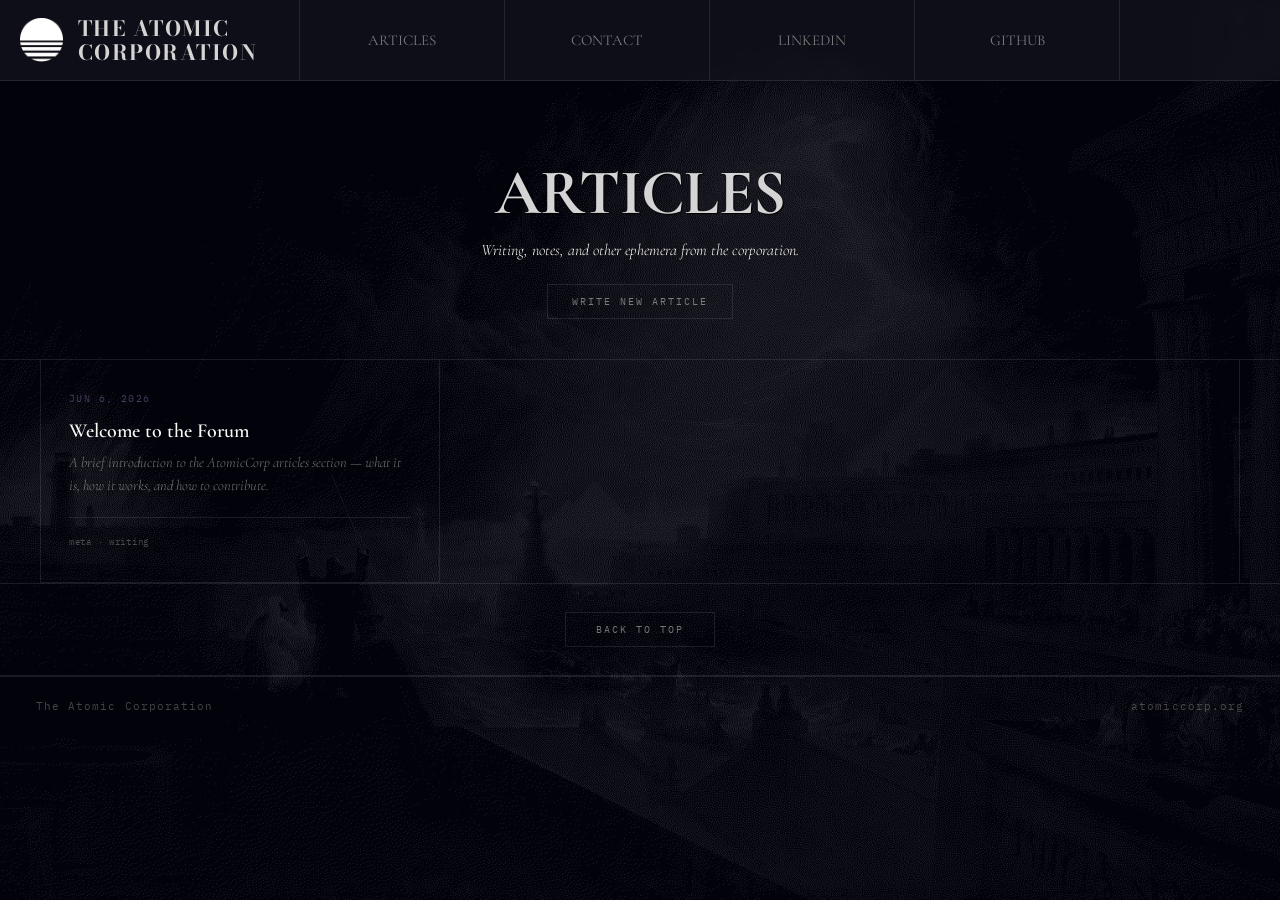
==== articles/index.html @ 77ef4f5a "added articles" ====
<!DOCTYPE html>
<html lang="en">
<head>
<meta charset="UTF-8">
<meta name="viewport" content="width=device-width, initial-scale=1.0">
<title>Articles · The Atomic Corporation</title>
<link rel="preconnect" href="https://fonts.googleapis.com">
<link rel="preconnect" href="https://fonts.gstatic.com" crossorigin>
<link href="https://fonts.googleapis.com/css2?family=Cormorant+Garamond:wght@300;400;500;600;700&family=IBM+Plex+Mono:wght@300;400;500&display=swap" rel="stylesheet">
<link href="https://fonts.googleapis.com/css2?family=Bodoni+Moda:ital,opsz,wght@0,6..96,400..900;1,6..96,400..900&display=swap" rel="stylesheet">
<style>
*, *::before, *::after { box-sizing: border-box; margin: 0; padding: 0; }

:root {
  --theme-hue: 240;
  --theme-bg-saturation: 60%;
  --theme-bg-lightness: 3%;
  --theme-panel-saturation: 22%;
  --theme-panel-lightness: 10%;
  --theme-accent-saturation: 18%;
  --theme-accent-lightness: 78%;
  --theme-text-saturation: 0%;
  --theme-text-lightness: 83%;

  --bg: hsl(var(--theme-hue) var(--theme-bg-saturation) var(--theme-bg-lightness));
  --panel: hsla(var(--theme-hue) var(--theme-panel-saturation) var(--theme-panel-lightness) / 0.70);
  --panel-strong: hsla(var(--theme-hue) var(--theme-panel-saturation) calc(var(--theme-panel-lightness) + 1%) / 0.95);
  --panel-soft: hsla(var(--theme-hue) var(--theme-panel-saturation) calc(var(--theme-panel-lightness) + 2%) / 0.45);
  --surface-hover: hsla(var(--theme-hue) var(--theme-accent-saturation) calc(var(--theme-accent-lightness) + 10%) / 0.06);
  --surface-soft: hsla(var(--theme-hue) var(--theme-accent-saturation) calc(var(--theme-accent-lightness) + 12%) / 0.04);
  --grid-line: hsla(var(--theme-hue) var(--theme-bg-saturation) calc(var(--theme-accent-lightness) - 2%) / 0.035);
  --vignette: hsla(var(--theme-hue) var(--theme-bg-saturation) calc(var(--theme-bg-lightness) + 3%) / 0.70);
  --border: hsla(var(--theme-hue) var(--theme-accent-saturation) var(--theme-accent-lightness) / 0.13);
  --border-hover: hsla(var(--theme-hue) var(--theme-accent-saturation) calc(var(--theme-accent-lightness) + 8%) / 0.28);
  --cream: hsl(var(--theme-hue) var(--theme-text-saturation) var(--theme-text-lightness));
  --cream-dim: hsla(var(--theme-hue) calc(var(--theme-text-saturation) - 4%) calc(var(--theme-text-lightness) - 1%) / 0.55);
  --cream-muted: hsla(var(--theme-hue) calc(var(--theme-text-saturation) - 8%) calc(var(--theme-text-lightness) - 3%) / 0.32);
  --white: hsl(var(--theme-hue) calc(var(--theme-text-saturation) - 21%) calc(var(--theme-text-lightness) + 13%));
  --mono: 'IBM Plex Mono', monospace;
  --serif: 'Cormorant Garamond', Georgia, serif;
  --accent: #a88ccf;
  --accent-dim: rgba(168, 140, 207, 0.4);
}

html, body { height: 100%; }

body {
  font-family: var(--serif);
  color: var(--cream);
  min-height: 100vh;
  overflow-x: hidden;
  -webkit-font-smoothing: antialiased;
  background-color: var(--bg);
}

body::before {
  content: "";
  position: fixed;
  top: 0;
  left: 0;
  width: 100%;
  height: 100%;
  background-image: url('../images/7Plague.jpg');
  background-position: bottom;
  background-size: cover;
  opacity: 0.12;
  z-index: -1;
}

/* ── NAV (contact style) ── */
nav {
  display: grid;
  grid-template-columns: 300px 1fr 1fr 1fr 1fr 160px;
  border-bottom: 1px solid var(--border);
  position: relative;
  z-index: 100;
  background: var(--panel);
  backdrop-filter: blur(4px);
  -webkit-backdrop-filter: blur(4px);
  transition: grid-template-columns 0.3s ease;
  align-items: stretch;
}

nav::before {
  content: "";
  position: absolute;
  left: 0;
  right: 0;
  bottom: 100%;
  height: 200vh;
  background: var(--panel);
  backdrop-filter: blur(4px);
  -webkit-backdrop-filter: blur(4px);
  pointer-events: none;
  z-index: -1;
}

.hamburger-btn {
  display: none;
  flex-direction: column;
  justify-content: center;
  align-items: center;
  gap: 5px;
  width: 40px;
  min-width: 40px;
  height: 76px;
  background: transparent;
  border: none;
  border-left: 1px solid var(--border);
  cursor: pointer;
  padding: 8px;
  transition: opacity 0.3s ease, visibility 0.3s ease;
}

.hamburger-btn span {
  display: block;
  width: 24px;
  height: 2px;
  background: var(--cream-dim);
  transition: all 0.3s ease;
}

.hamburger-btn.active span:nth-child(1) {
  transform: translateY(7px) rotate(45deg);
}
.hamburger-btn.active span:nth-child(2) {
  opacity: 0;
  transform: scaleX(0);
}
.hamburger-btn.active span:nth-child(3) {
  transform: translateY(-7px) rotate(-45deg);
}

.mobile-menu {
  display: none;
  width: 100%;
  background: var(--panel-strong);
  backdrop-filter: blur(8px);
  -webkit-backdrop-filter: blur(8px);
  border-bottom: 1px solid var(--border);
  flex-direction: column;
  z-index: 99;
  animation: slideDown 0.3s ease;
}

@keyframes slideDown {
  from { opacity: 0; transform: translateY(-10px); }
  to { opacity: 1; transform: translateY(0); }
}

.mobile-menu.active { display: flex; }

.mobile-menu a {
  padding: 16px 24px;
  border-bottom: 1px solid var(--border);
  text-decoration: none;
  color: var(--cream-dim);
  transition: background 0.15s, color 0.15s;
  font-family: var(--serif);
  font-size: 15px;
  text-transform: uppercase;
}

.mobile-menu a:hover {
  background: var(--surface-hover);
  color: var(--cream);
}

.nav-cell {
  display: flex;
  align-items: center;
  justify-content: center;
  border-right: 1px solid var(--border);
  cursor: pointer;
  transition: background 0.15s;
  min-height: 76px;
  text-decoration: none;
  position: relative;
}
.nav-cell:last-child { border-right: none; }
.nav-cell:hover { background: var(--surface-hover); }
.nav-logo-cell { justify-content: flex-start; padding: 16px 20px; cursor: default; }
.nav-logo-cell:hover { background: transparent; }

.nav-logo {
  font-family: "Bodoni Moda", serif;
  font-size: 21px;
  font-weight: 700;
  letter-spacing: 0.07em;
  line-height: 1.15;
  color: var(--cream);
  text-transform: uppercase;
  text-decoration: none;
  display: flex;
  align-items: center;
  gap: 8px;
}
.nav-logo img {
  max-height: 44px;
  width: auto;
  display: block;
  flex-shrink: 0;
}

.nav-link-text {
  font-family: "Cormorant Garamond", serif;
  font-size: 15px;
  font-weight: 400;
  letter-spacing: 0.0em;
  color: var(--cream-dim);
  text-transform: uppercase;
  user-select: none;
  transition: color 0.15s;
}
.nav-cell:hover .nav-link-text { color: var(--cream); }

/* ── HERO ── */
.page-hero {
  text-align: center;
  padding: 80px 24px 40px;
  border-bottom: 1px solid var(--border);
}

.page-hero h1 {
  font-family: var(--serif);
  font-size: clamp(36px, 5vw, 64px);
  font-weight: 700;
  letter-spacing: -0.01em;
  line-height: 1;
  text-transform: uppercase;
  color: var(--cream);
  margin-bottom: 12px;
  text-shadow: 1px 1px 1px rgb(0,0,0);
}

.page-hero p {
  font-family: var(--serif);
  font-size: 16px;
  font-weight: 300;
  font-style: italic;
  color: var(--white);
  max-width: 520px;
  margin: 0 auto 20px;
  line-height: 1.7;
}

.page-hero .new-article-btn {
  display: inline-block;
  font-family: var(--mono);
  font-size: 10px;
  letter-spacing: 0.2em;
  text-transform: uppercase;
  color: var(--cream-dim);
  border: 1px solid var(--border);
  padding: 10px 24px;
  text-decoration: none;
  transition: all 0.18s;
}
.page-hero .new-article-btn:hover {
  border-color: var(--border-hover);
  color: var(--cream);
  background: var(--surface-soft);
}

/* ── ARTICLE GRID ── */
.articles-grid {
  display: grid;
  grid-template-columns: repeat(auto-fill, minmax(340px, 1fr));
  gap: 0;
  max-width: 1200px;
  margin: 0 auto;
  border-left: 1px solid var(--border);
  border-right: 1px solid var(--border);
}

.article-card {
  padding: 32px 28px;
  border-right: 1px solid var(--border);
  border-bottom: 1px solid var(--border);
  text-decoration: none;
  color: inherit;
  display: flex;
  flex-direction: column;
  transition: background 0.18s;
  position: relative;
}

.article-card:hover {
  background: var(--surface-hover);
}

.article-card:hover .card-arrow {
  opacity: 1;
  transform: translateX(4px);
}

.card-date {
  font-family: var(--mono);
  font-size: 9.5px;
  letter-spacing: 0.15em;
  color: var(--accent-dim);
  margin-bottom: 14px;
  text-transform: uppercase;
}

.card-title {
  font-family: var(--serif);
  font-size: 20px;
  font-weight: 600;
  color: var(--white);
  margin-bottom: 8px;
  line-height: 1.25;
}

.card-summary {
  font-family: var(--serif);
  font-size: 14.5px;
  font-weight: 300;
  font-style: italic;
  color: var(--cream-dim);
  line-height: 1.55;
  flex: 1;
}

.card-footer {
  display: flex;
  align-items: center;
  justify-content: space-between;
  margin-top: 20px;
  padding-top: 14px;
  border-top: 1px solid var(--border);
}

.card-tags {
  font-family: var(--mono);
  font-size: 9px;
  color: var(--cream-muted);
  letter-spacing: 0.08em;
}

.card-arrow {
  font-family: var(--mono);
  font-size: 14px;
  color: var(--accent);
  opacity: 0;
  transform: translateX(0);
  transition: all 0.2s ease;
}

/* ── EMPTY STATE ── */
.empty-state {
  grid-column: 1 / -1;
  text-align: center;
  padding: 80px 24px;
  color: var(--cream-muted);
}

.empty-state p {
  font-family: var(--serif);
  font-size: 18px;
  font-style: italic;
  margin-bottom: 20px;
}

.empty-state .start-btn {
  font-family: var(--mono);
  font-size: 10px;
  letter-spacing: 0.2em;
  text-transform: uppercase;
  color: var(--cream-dim);
  border: 1px solid var(--border);
  padding: 10px 30px;
  text-decoration: none;
  display: inline-block;
  transition: all 0.18s;
}
.empty-state .start-btn:hover {
  border-color: var(--border-hover);
  color: var(--cream);
  background: var(--surface-soft);
}

/* ── MORE ROW ── */
.more-row {
  border-top: 1px solid var(--border);
  border-bottom: 1px solid var(--border);
  display: flex;
  justify-content: center;
  padding: 28px;
}

.more-btn {
  font-family: var(--mono);
  font-size: 10px;
  letter-spacing: 0.2em;
  text-transform: uppercase;
  color: var(--cream-dim);
  background: none;
  border: 1px solid var(--border);
  padding: 10px 30px;
  cursor: pointer;
  text-decoration: none;
  display: inline-block;
  transition: all 0.18s;
}
.more-btn:hover { border-color: var(--border-hover); color: var(--cream); background: var(--surface-soft); }

/* ── FOOTER ── */
footer {
  display: flex;
  justify-content: space-between;
  align-items: center;
  padding: 22px 36px;
  border-top: 1px solid var(--border);
}
.footer-left { font-family: var(--mono); font-size: 10.5px; color: var(--cream-muted); letter-spacing: 0.1em; }
.footer-right { display: flex; gap: 28px; }
.footer-right a { font-family: var(--mono); font-size: 10.5px; color: var(--cream-muted); text-decoration: none; letter-spacing: 0.1em; transition: color 0.15s; }
.footer-right a:hover { color: var(--cream-dim); }

/* ── RESPONSIVE ── */
@media (max-width: 768px) {
  nav { grid-template-columns: 1fr 40px; }
  .nav-cell:not(.nav-logo-cell) { display: none; }
  .hamburger-btn { display: flex; }
  .page-hero { padding: 60px 20px 30px; }
  .articles-grid { grid-template-columns: 1fr; }
  footer { flex-direction: column; gap: 12px; text-align: center; }
}
</style>
</head>
<body>

<div id="nav-wrapper" style="position:sticky;top:0;z-index:100;">
<nav>
  <div class="nav-cell nav-logo-cell">
    <a class="nav-logo" href="https://www.atomiccorp.org/"><img src="../images/AtomicCorpLogo2.png" alt="The Atomic Corporation Logo">&nbsp;THE ATOMIC<br>&nbsp;CORPORATION</a>
  </div>
  <a class="nav-cell" href="/articles/"><span class="nav-link-text" data-orig="Articles">Articles</span></a>
  <a class="nav-cell" href="/contact/"><span class="nav-link-text" data-orig="Contact">Contact</span></a>
  <a class="nav-cell" href="https://www.linkedin.com/in/tjenkins1/"><span class="nav-link-text" data-orig="LinkedIn">LinkedIn</span></a>
  <a class="nav-cell" href="https://github.com/Jenkinxs/"><span class="nav-link-text" data-orig="GitHub">GitHub</span></a>
  <button class="hamburger-btn" id="hamburger-menu">
    <span></span>
    <span></span>
    <span></span>
  </button>
</nav>

<div class="mobile-menu" id="mobile-menu">
  <a href="/">Home</a>
  <a href="/articles/">Articles</a>
  <a href="/contact/">Contact</a>
  <a href="https://github.com/Jenkinxs/">GitHub</a>
</div>
</div>

<section class="page-hero">
  <h1>Articles</h1>
  <p>Writing, notes, and other ephemera from the corporation.</p>
  <a class="new-article-btn" href="editor.html">Write New Article</a>
</section>

<div class="articles-grid" id="articles-grid">
  <!-- Populated by JS from articles.json -->
</div>

<div class="more-row">
  <a class="more-btn" href="index.html">Back To Top</a>
</div>

<footer>
  <span class="footer-left">The Atomic Corporation</span>
  <div class="footer-right">
    <a href="/">atomiccorp.org</a>
  </div>
</footer>

<script>
const CHARS = 'ABCDEFGHIJKLMNOPQRSTUVWXYZ0123456789=*+-><';
function scramble(el, target, ms) {
  const frames = Math.floor(ms / 35);
  let f = 0;
  const iv = setInterval(() => {
    f++;
    const prog = f / frames;
    el.textContent = target.split('').map((ch, i) => {
      if (ch === ' ') return ' ';
      if (i < Math.floor(prog * target.length)) return ch;
      return CHARS[Math.floor(Math.random() * CHARS.length)];
    }).join('');
    if (f >= frames) { clearInterval(iv); el.textContent = target; }
  }, 35);
  return iv;
}

document.querySelectorAll('.nav-cell:not(.nav-logo-cell)').forEach(cell => {
  const el = cell.querySelector('.nav-link-text');
  if (!el) return;
  const orig = el.dataset.orig || el.textContent.trim();
  let iv = null;
  cell.addEventListener('mouseenter', () => { if (iv) clearInterval(iv); iv = scramble(el, orig, 420); });
  cell.addEventListener('mouseleave', () => { if (iv) clearInterval(iv); el.textContent = orig; });
});

const hamburgerBtn = document.getElementById('hamburger-menu');
const mobileMenu = document.getElementById('mobile-menu');

hamburgerBtn.addEventListener('click', () => {
  hamburgerBtn.classList.toggle('active');
  mobileMenu.classList.toggle('active');
});

mobileMenu.querySelectorAll('a').forEach(link => {
  link.addEventListener('click', () => {
    hamburgerBtn.classList.remove('active');
    mobileMenu.classList.remove('active');
  });
});

document.addEventListener('click', (e) => {
  if (!e.target.closest('#nav-wrapper')) {
    hamburgerBtn.classList.remove('active');
    mobileMenu.classList.remove('active');
  }
});

// ── Load articles from manifest ──
fetch('data/articles.json')
  .then(r => r.json())
  .then(articles => {
    const grid = document.getElementById('articles-grid');
    if (!articles || articles.length === 0) {
      grid.innerHTML = `<div class="empty-state">
        <p>No articles yet.</p>
        <a class="start-btn" href="editor.html">Write the first one</a>
      </div>`;
      return;
    }
    articles.sort((a, b) => new Date(b.date) - new Date(a.date));
    articles.forEach(article => {
      const date = new Date(article.date).toLocaleDateString('en-US', {
        year: 'numeric', month: 'short', day: 'numeric'
      });
      const tags = (article.tags || []).join(' &middot; ');
      const card = document.createElement('a');
      card.className = 'article-card';
      card.href = 'article.html?id=' + encodeURIComponent(article.id);
      card.innerHTML = `
        <span class="card-date">${date}</span>
        <h2 class="card-title">${article.title}</h2>
        <p class="card-summary">${article.summary || ''}</p>
        <div class="card-footer">
          <span class="card-tags">${tags}</span>
          <span class="card-arrow">&rarr;</span>
        </div>
      `;
      grid.appendChild(card);
    });
  })
  .catch(err => {
    document.getElementById('articles-grid').innerHTML =
      `<div class="empty-state"><p>Failed to load articles.</p></div>`;
  });
</script>
</body>
</html>
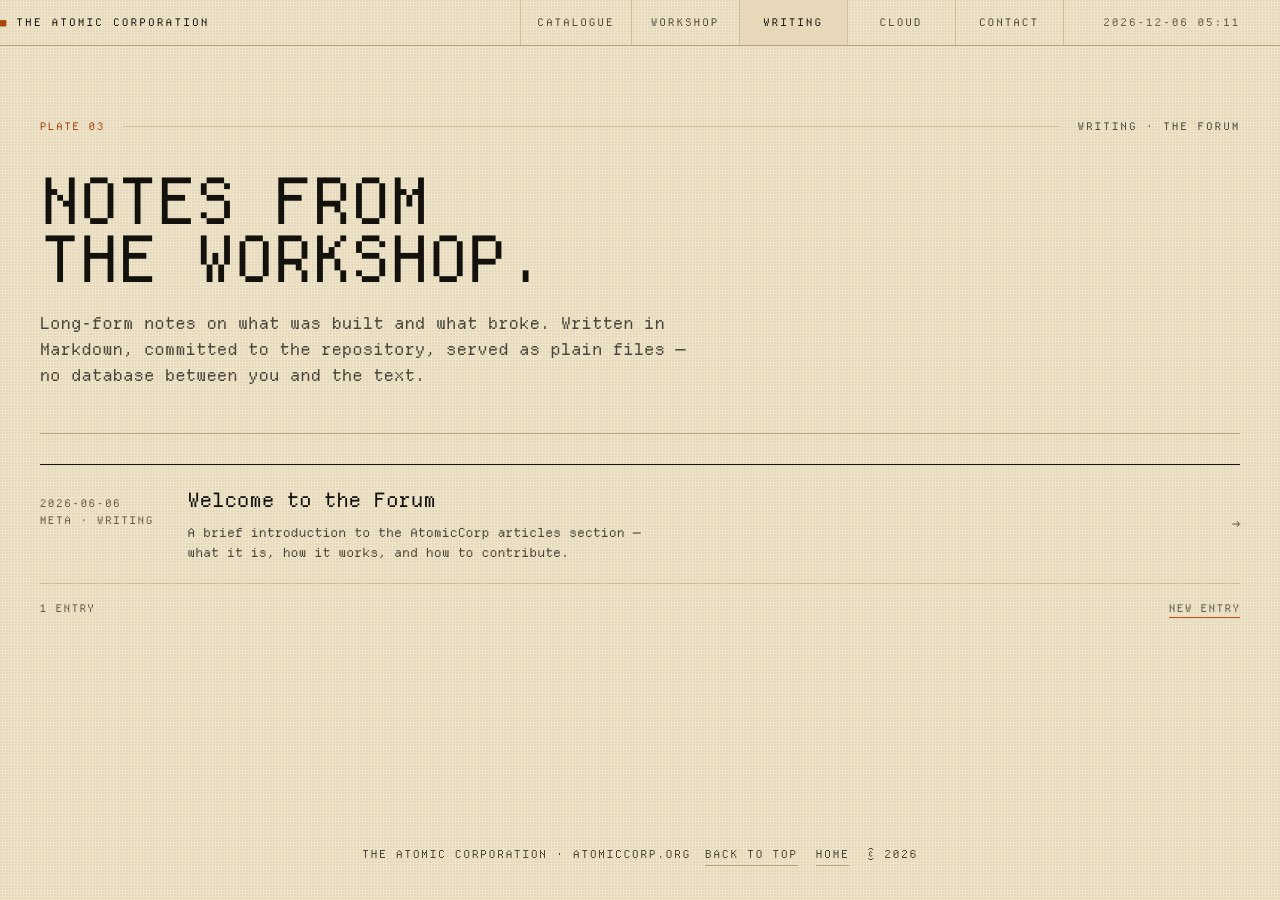
==== commit ad402ea7: "Redesign as a systems catalogue in textmode futurism Replace the serif particle-network landing page" ====
--- a/articles/index.html
+++ b/articles/index.html
@@ -2,566 +2,128 @@
 <html lang="en">
 <head>
 <meta charset="UTF-8">
-<meta name="viewport" content="width=device-width, initial-scale=1.0">
-<title>Articles · The Atomic Corporation</title>
-<link rel="preconnect" href="https://fonts.googleapis.com">
-<link rel="preconnect" href="https://fonts.gstatic.com" crossorigin>
-<link href="https://fonts.googleapis.com/css2?family=Cormorant+Garamond:wght@300;400;500;600;700&family=IBM+Plex+Mono:wght@300;400;500&display=swap" rel="stylesheet">
-<link href="https://fonts.googleapis.com/css2?family=Bodoni+Moda:ital,opsz,wght@0,6..96,400..900;1,6..96,400..900&display=swap" rel="stylesheet">
-<style>
-*, *::before, *::after { box-sizing: border-box; margin: 0; padding: 0; }
-
-:root {
-  --theme-hue: 240;
-  --theme-bg-saturation: 60%;
-  --theme-bg-lightness: 3%;
-  --theme-panel-saturation: 22%;
-  --theme-panel-lightness: 10%;
-  --theme-accent-saturation: 18%;
-  --theme-accent-lightness: 78%;
-  --theme-text-saturation: 0%;
-  --theme-text-lightness: 83%;
-
-  --bg: hsl(var(--theme-hue) var(--theme-bg-saturation) var(--theme-bg-lightness));
-  --panel: hsla(var(--theme-hue) var(--theme-panel-saturation) var(--theme-panel-lightness) / 0.70);
-  --panel-strong: hsla(var(--theme-hue) var(--theme-panel-saturation) calc(var(--theme-panel-lightness) + 1%) / 0.95);
-  --panel-soft: hsla(var(--theme-hue) var(--theme-panel-saturation) calc(var(--theme-panel-lightness) + 2%) / 0.45);
-  --surface-hover: hsla(var(--theme-hue) var(--theme-accent-saturation) calc(var(--theme-accent-lightness) + 10%) / 0.06);
-  --surface-soft: hsla(var(--theme-hue) var(--theme-accent-saturation) calc(var(--theme-accent-lightness) + 12%) / 0.04);
-  --grid-line: hsla(var(--theme-hue) var(--theme-bg-saturation) calc(var(--theme-accent-lightness) - 2%) / 0.035);
-  --vignette: hsla(var(--theme-hue) var(--theme-bg-saturation) calc(var(--theme-bg-lightness) + 3%) / 0.70);
-  --border: hsla(var(--theme-hue) var(--theme-accent-saturation) var(--theme-accent-lightness) / 0.13);
-  --border-hover: hsla(var(--theme-hue) var(--theme-accent-saturation) calc(var(--theme-accent-lightness) + 8%) / 0.28);
-  --cream: hsl(var(--theme-hue) var(--theme-text-saturation) var(--theme-text-lightness));
-  --cream-dim: hsla(var(--theme-hue) calc(var(--theme-text-saturation) - 4%) calc(var(--theme-text-lightness) - 1%) / 0.55);
-  --cream-muted: hsla(var(--theme-hue) calc(var(--theme-text-saturation) - 8%) calc(var(--theme-text-lightness) - 3%) / 0.32);
-  --white: hsl(var(--theme-hue) calc(var(--theme-text-saturation) - 21%) calc(var(--theme-text-lightness) + 13%));
-  --mono: 'IBM Plex Mono', monospace;
-  --serif: 'Cormorant Garamond', Georgia, serif;
-  --accent: #a88ccf;
-  --accent-dim: rgba(168, 140, 207, 0.4);
-}
-
-html, body { height: 100%; }
-
-body {
-  font-family: var(--serif);
-  color: var(--cream);
-  min-height: 100vh;
-  overflow-x: hidden;
-  -webkit-font-smoothing: antialiased;
-  background-color: var(--bg);
-}
-
-body::before {
-  content: "";
-  position: fixed;
-  top: 0;
-  left: 0;
-  width: 100%;
-  height: 100%;
-  background-image: url('../images/7Plague.jpg');
-  background-position: bottom;
-  background-size: cover;
-  opacity: 0.12;
-  z-index: -1;
-}
-
-/* ── NAV (contact style) ── */
-nav {
-  display: grid;
-  grid-template-columns: 300px 1fr 1fr 1fr 1fr 160px;
-  border-bottom: 1px solid var(--border);
-  position: relative;
-  z-index: 100;
-  background: var(--panel);
-  backdrop-filter: blur(4px);
-  -webkit-backdrop-filter: blur(4px);
-  transition: grid-template-columns 0.3s ease;
-  align-items: stretch;
-}
-
-nav::before {
-  content: "";
-  position: absolute;
-  left: 0;
-  right: 0;
-  bottom: 100%;
-  height: 200vh;
-  background: var(--panel);
-  backdrop-filter: blur(4px);
-  -webkit-backdrop-filter: blur(4px);
-  pointer-events: none;
-  z-index: -1;
-}
-
-.hamburger-btn {
-  display: none;
-  flex-direction: column;
-  justify-content: center;
-  align-items: center;
-  gap: 5px;
-  width: 40px;
-  min-width: 40px;
-  height: 76px;
-  background: transparent;
-  border: none;
-  border-left: 1px solid var(--border);
-  cursor: pointer;
-  padding: 8px;
-  transition: opacity 0.3s ease, visibility 0.3s ease;
-}
-
-.hamburger-btn span {
-  display: block;
-  width: 24px;
-  height: 2px;
-  background: var(--cream-dim);
-  transition: all 0.3s ease;
-}
-
-.hamburger-btn.active span:nth-child(1) {
-  transform: translateY(7px) rotate(45deg);
-}
-.hamburger-btn.active span:nth-child(2) {
-  opacity: 0;
-  transform: scaleX(0);
-}
-.hamburger-btn.active span:nth-child(3) {
-  transform: translateY(-7px) rotate(-45deg);
-}
-
-.mobile-menu {
-  display: none;
-  width: 100%;
-  background: var(--panel-strong);
-  backdrop-filter: blur(8px);
-  -webkit-backdrop-filter: blur(8px);
-  border-bottom: 1px solid var(--border);
-  flex-direction: column;
-  z-index: 99;
-  animation: slideDown 0.3s ease;
-}
-
-@keyframes slideDown {
-  from { opacity: 0; transform: translateY(-10px); }
-  to { opacity: 1; transform: translateY(0); }
-}
-
-.mobile-menu.active { display: flex; }
-
-.mobile-menu a {
-  padding: 16px 24px;
-  border-bottom: 1px solid var(--border);
-  text-decoration: none;
-  color: var(--cream-dim);
-  transition: background 0.15s, color 0.15s;
-  font-family: var(--serif);
-  font-size: 15px;
-  text-transform: uppercase;
-}
-
-.mobile-menu a:hover {
-  background: var(--surface-hover);
-  color: var(--cream);
-}
-
-.nav-cell {
-  display: flex;
-  align-items: center;
-  justify-content: center;
-  border-right: 1px solid var(--border);
-  cursor: pointer;
-  transition: background 0.15s;
-  min-height: 76px;
-  text-decoration: none;
-  position: relative;
-}
-.nav-cell:last-child { border-right: none; }
-.nav-cell:hover { background: var(--surface-hover); }
-.nav-logo-cell { justify-content: flex-start; padding: 16px 20px; cursor: default; }
-.nav-logo-cell:hover { background: transparent; }
-
-.nav-logo {
-  font-family: "Bodoni Moda", serif;
-  font-size: 21px;
-  font-weight: 700;
-  letter-spacing: 0.07em;
-  line-height: 1.15;
-  color: var(--cream);
-  text-transform: uppercase;
-  text-decoration: none;
-  display: flex;
-  align-items: center;
-  gap: 8px;
-}
-.nav-logo img {
-  max-height: 44px;
-  width: auto;
-  display: block;
-  flex-shrink: 0;
-}
-
-.nav-link-text {
-  font-family: "Cormorant Garamond", serif;
-  font-size: 15px;
-  font-weight: 400;
-  letter-spacing: 0.0em;
-  color: var(--cream-dim);
-  text-transform: uppercase;
-  user-select: none;
-  transition: color 0.15s;
-}
-.nav-cell:hover .nav-link-text { color: var(--cream); }
-
-/* ── HERO ── */
-.page-hero {
-  text-align: center;
-  padding: 80px 24px 40px;
-  border-bottom: 1px solid var(--border);
-}
-
-.page-hero h1 {
-  font-family: var(--serif);
-  font-size: clamp(36px, 5vw, 64px);
-  font-weight: 700;
-  letter-spacing: -0.01em;
-  line-height: 1;
-  text-transform: uppercase;
-  color: var(--cream);
-  margin-bottom: 12px;
-  text-shadow: 1px 1px 1px rgb(0,0,0);
-}
-
-.page-hero p {
-  font-family: var(--serif);
-  font-size: 16px;
-  font-weight: 300;
-  font-style: italic;
-  color: var(--white);
-  max-width: 520px;
-  margin: 0 auto 20px;
-  line-height: 1.7;
-}
-
-.page-hero .new-article-btn {
-  display: inline-block;
-  font-family: var(--mono);
-  font-size: 10px;
-  letter-spacing: 0.2em;
-  text-transform: uppercase;
-  color: var(--cream-dim);
-  border: 1px solid var(--border);
-  padding: 10px 24px;
-  text-decoration: none;
-  transition: all 0.18s;
-}
-.page-hero .new-article-btn:hover {
-  border-color: var(--border-hover);
-  color: var(--cream);
-  background: var(--surface-soft);
-}
-
-/* ── ARTICLE GRID ── */
-.articles-grid {
-  display: grid;
-  grid-template-columns: repeat(auto-fill, minmax(340px, 1fr));
-  gap: 0;
-  max-width: 1200px;
-  margin: 0 auto;
-  border-left: 1px solid var(--border);
-  border-right: 1px solid var(--border);
-}
-
-.article-card {
-  padding: 32px 28px;
-  border-right: 1px solid var(--border);
-  border-bottom: 1px solid var(--border);
-  text-decoration: none;
-  color: inherit;
-  display: flex;
-  flex-direction: column;
-  transition: background 0.18s;
-  position: relative;
-}
-
-.article-card:hover {
-  background: var(--surface-hover);
-}
-
-.article-card:hover .card-arrow {
-  opacity: 1;
-  transform: translateX(4px);
-}
-
-.card-date {
-  font-family: var(--mono);
-  font-size: 9.5px;
-  letter-spacing: 0.15em;
-  color: var(--accent-dim);
-  margin-bottom: 14px;
-  text-transform: uppercase;
-}
-
-.card-title {
-  font-family: var(--serif);
-  font-size: 20px;
-  font-weight: 600;
-  color: var(--white);
-  margin-bottom: 8px;
-  line-height: 1.25;
-}
-
-.card-summary {
-  font-family: var(--serif);
-  font-size: 14.5px;
-  font-weight: 300;
-  font-style: italic;
-  color: var(--cream-dim);
-  line-height: 1.55;
-  flex: 1;
-}
-
-.card-footer {
-  display: flex;
-  align-items: center;
-  justify-content: space-between;
-  margin-top: 20px;
-  padding-top: 14px;
-  border-top: 1px solid var(--border);
-}
-
-.card-tags {
-  font-family: var(--mono);
-  font-size: 9px;
-  color: var(--cream-muted);
-  letter-spacing: 0.08em;
-}
-
-.card-arrow {
-  font-family: var(--mono);
-  font-size: 14px;
-  color: var(--accent);
-  opacity: 0;
-  transform: translateX(0);
-  transition: all 0.2s ease;
-}
-
-/* ── EMPTY STATE ── */
-.empty-state {
-  grid-column: 1 / -1;
-  text-align: center;
-  padding: 80px 24px;
-  color: var(--cream-muted);
-}
-
-.empty-state p {
-  font-family: var(--serif);
-  font-size: 18px;
-  font-style: italic;
-  margin-bottom: 20px;
-}
-
-.empty-state .start-btn {
-  font-family: var(--mono);
-  font-size: 10px;
-  letter-spacing: 0.2em;
-  text-transform: uppercase;
-  color: var(--cream-dim);
-  border: 1px solid var(--border);
-  padding: 10px 30px;
-  text-decoration: none;
-  display: inline-block;
-  transition: all 0.18s;
-}
-.empty-state .start-btn:hover {
-  border-color: var(--border-hover);
-  color: var(--cream);
-  background: var(--surface-soft);
-}
-
-/* ── MORE ROW ── */
-.more-row {
-  border-top: 1px solid var(--border);
-  border-bottom: 1px solid var(--border);
-  display: flex;
-  justify-content: center;
-  padding: 28px;
-}
-
-.more-btn {
-  font-family: var(--mono);
-  font-size: 10px;
-  letter-spacing: 0.2em;
-  text-transform: uppercase;
-  color: var(--cream-dim);
-  background: none;
-  border: 1px solid var(--border);
-  padding: 10px 30px;
-  cursor: pointer;
-  text-decoration: none;
-  display: inline-block;
-  transition: all 0.18s;
-}
-.more-btn:hover { border-color: var(--border-hover); color: var(--cream); background: var(--surface-soft); }
-
-/* ── FOOTER ── */
-footer {
-  display: flex;
-  justify-content: space-between;
-  align-items: center;
-  padding: 22px 36px;
-  border-top: 1px solid var(--border);
-}
-.footer-left { font-family: var(--mono); font-size: 10.5px; color: var(--cream-muted); letter-spacing: 0.1em; }
-.footer-right { display: flex; gap: 28px; }
-.footer-right a { font-family: var(--mono); font-size: 10.5px; color: var(--cream-muted); text-decoration: none; letter-spacing: 0.1em; transition: color 0.15s; }
-.footer-right a:hover { color: var(--cream-dim); }
-
-/* ── RESPONSIVE ── */
-@media (max-width: 768px) {
-  nav { grid-template-columns: 1fr 40px; }
-  .nav-cell:not(.nav-logo-cell) { display: none; }
-  .hamburger-btn { display: flex; }
-  .page-hero { padding: 60px 20px 30px; }
-  .articles-grid { grid-template-columns: 1fr; }
-  footer { flex-direction: column; gap: 12px; text-align: center; }
-}
-</style>
+<meta name="viewport" content="width=device-width, initial-scale=1">
+<title>Writing — The Atomic Corporation</title>
+<meta name="description" content="Notes from the workshop: what was built, what broke, and what was learned. Markdown, committed to the repository, served as plain files.">
+<meta name="page-type" content="read">
+<meta name="site-kind" content="software">
+<meta name="theme-color" content="#efe3c8">
+<link rel="icon" href="../images/favicon.ico" sizes="any">
+<link rel="preload" href="../assets/fonts/DepartureMono-Regular.woff2" as="font" type="font/woff2" crossorigin>
+<link rel="stylesheet" href="../assets/site.css">
 </head>
 <body>
+<a class="skip" href="#main">Skip to content</a>
 
-<div id="nav-wrapper" style="position:sticky;top:0;z-index:100;">
-<nav>
-  <div class="nav-cell nav-logo-cell">
-    <a class="nav-logo" href="https://www.atomiccorp.org/"><img src="../images/AtomicCorpLogo2.png" alt="The Atomic Corporation Logo">&nbsp;THE ATOMIC<br>&nbsp;CORPORATION</a>
-  </div>
-  <a class="nav-cell" href="/articles/"><span class="nav-link-text" data-orig="Articles">Articles</span></a>
-  <a class="nav-cell" href="/contact/"><span class="nav-link-text" data-orig="Contact">Contact</span></a>
-  <a class="nav-cell" href="https://www.linkedin.com/in/tjenkins1/"><span class="nav-link-text" data-orig="LinkedIn">LinkedIn</span></a>
-  <a class="nav-cell" href="https://github.com/Jenkinxs/"><span class="nav-link-text" data-orig="GitHub">GitHub</span></a>
-  <button class="hamburger-btn" id="hamburger-menu">
-    <span></span>
-    <span></span>
-    <span></span>
-  </button>
-</nav>
+<header class="bar">
+    <div class="bar-mark">
+        <span class="bar-glyph">&#9632;</span>
+        <b>The Atomic Corporation</b>
+    </div>
+    <nav class="bar-nav" aria-label="Primary">
+        <a href="../index.html#catalogue">Catalogue</a>
+        <a href="../index.html#workshop">Workshop</a>
+        <a href="." aria-current="page">Writing</a>
+        <a href="../cloud/">Cloud</a>
+        <a href="../contact/">Contact</a>
+    </nav>
+    <div class="bar-clock"><span data-clock>----</span></div>
+    <button class="bar-toggle" type="button" aria-expanded="false" aria-controls="main">Index</button>
+</header>
 
-<div class="mobile-menu" id="mobile-menu">
-  <a href="/">Home</a>
-  <a href="/articles/">Articles</a>
-  <a href="/contact/">Contact</a>
-  <a href="https://github.com/Jenkinxs/">GitHub</a>
-</div>
-</div>
+<main id="main">
+    <div class="shell">
+        <div class="page-head">
+            <div class="plate-head">
+                <span class="no">Plate 03</span>
+                <span class="rule" aria-hidden="true"></span>
+                <span class="folio">Writing &middot; the forum</span>
+            </div>
+            <h1>Notes from<br>the workshop.</h1>
+            <p class="lede">
+                Long-form notes on what was built and what broke. Written in Markdown,
+                committed to the repository, served as plain files &mdash; no database
+                between you and the text.
+            </p>
+        </div>
 
-<section class="page-hero">
-  <h1>Articles</h1>
-  <p>Writing, notes, and other ephemera from the corporation.</p>
-  <a class="new-article-btn" href="editor.html">Write New Article</a>
-</section>
+        <section class="plate" style="border-bottom:0;padding-top:30px">
+            <div id="ledger" class="ledger" aria-live="polite" aria-busy="true">
+                <p class="empty">Loading entries&hellip;</p>
+            </div>
+            <div class="cat-note" style="margin-top:16px">
+                <span id="count">&nbsp;</span>
+                <a href="editor.html" style="border-bottom:1px solid var(--accent)">New entry</a>
+            </div>
+        </section>
+    </div>
+</main>
 
-<div class="articles-grid" id="articles-grid">
-  <!-- Populated by JS from articles.json -->
-</div>
-
-<div class="more-row">
-  <a class="more-btn" href="index.html">Back To Top</a>
-</div>
-
-<footer>
-  <span class="footer-left">The Atomic Corporation</span>
-  <div class="footer-right">
-    <a href="/">atomiccorp.org</a>
-  </div>
+<footer class="foot">
+    <span>The Atomic Corporation &middot; atomiccorp.org</span>
+    <div class="set">
+        <a href="#main">Back to top</a>
+        <a href="../index.html">Home</a>
+        <span>&copy; 2026</span>
+    </div>
 </footer>
 
+<script src="../assets/site.js"></script>
 <script>
-const CHARS = 'ABCDEFGHIJKLMNOPQRSTUVWXYZ0123456789=*+-><';
-function scramble(el, target, ms) {
-  const frames = Math.floor(ms / 35);
-  let f = 0;
-  const iv = setInterval(() => {
-    f++;
-    const prog = f / frames;
-    el.textContent = target.split('').map((ch, i) => {
-      if (ch === ' ') return ' ';
-      if (i < Math.floor(prog * target.length)) return ch;
-      return CHARS[Math.floor(Math.random() * CHARS.length)];
-    }).join('');
-    if (f >= frames) { clearInterval(iv); el.textContent = target; }
-  }, 35);
-  return iv;
-}
+(function () {
+    var ledger = document.getElementById("ledger");
+    var count = document.getElementById("count");
 
-document.querySelectorAll('.nav-cell:not(.nav-logo-cell)').forEach(cell => {
-  const el = cell.querySelector('.nav-link-text');
-  if (!el) return;
-  const orig = el.dataset.orig || el.textContent.trim();
-  let iv = null;
-  cell.addEventListener('mouseenter', () => { if (iv) clearInterval(iv); iv = scramble(el, orig, 420); });
-  cell.addEventListener('mouseleave', () => { if (iv) clearInterval(iv); el.textContent = orig; });
-});
+    function esc(s) {
+        return String(s == null ? "" : s).replace(/[&<>"']/g, function (c) {
+            return { "&": "&amp;", "<": "&lt;", ">": "&gt;", '"': "&quot;", "'": "&#39;" }[c];
+        });
+    }
 
-const hamburgerBtn = document.getElementById('hamburger-menu');
-const mobileMenu = document.getElementById('mobile-menu');
+    function shortDate(iso) {
+        var d = new Date(iso);
+        if (isNaN(d)) return iso || "";
+        var p = function (n) { return String(n).padStart(2, "0"); };
+        return d.getFullYear() + "-" + p(d.getMonth() + 1) + "-" + p(d.getDate());
+    }
 
-hamburgerBtn.addEventListener('click', () => {
-  hamburgerBtn.classList.toggle('active');
-  mobileMenu.classList.toggle('active');
-});
+    function render(list) {
+        ledger.removeAttribute("aria-busy");
+        if (!list || !list.length) {
+            ledger.innerHTML = '<p class="empty">No entries yet. The first one is unwritten.</p>';
+            count.textContent = "0 entries";
+            return;
+        }
+        list.sort(function (a, b) { return new Date(b.date) - new Date(a.date); });
+        ledger.innerHTML = list.map(function (a) {
+            var tags = (a.tags || []).join(" \u00b7 ");
+            return '<a class="ledger-item" href="article.html?id=' + encodeURIComponent(a.id) + '">' +
+                '<span class="date">' + esc(shortDate(a.date)) + (tags ? "<br>" + esc(tags) : "") + "</span>" +
+                "<span>" +
+                '<span class="title"><span>' + esc(a.title) + "</span></span>" +
+                '<span class="sum">' + esc(a.summary || "") + "</span>" +
+                "</span>" +
+                '<span class="arrow" aria-hidden="true">&rarr;</span>' +
+                "</a>";
+        }).join("");
+        count.textContent = list.length + (list.length === 1 ? " entry" : " entries");
+    }
 
-mobileMenu.querySelectorAll('a').forEach(link => {
-  link.addEventListener('click', () => {
-    hamburgerBtn.classList.remove('active');
-    mobileMenu.classList.remove('active');
-  });
-});
-
-document.addEventListener('click', (e) => {
-  if (!e.target.closest('#nav-wrapper')) {
-    hamburgerBtn.classList.remove('active');
-    mobileMenu.classList.remove('active');
-  }
-});
-
-// ── Load articles from manifest ──
-fetch('data/articles.json')
-  .then(r => r.json())
-  .then(articles => {
-    const grid = document.getElementById('articles-grid');
-    if (!articles || articles.length === 0) {
-      grid.innerHTML = `<div class="empty-state">
-        <p>No articles yet.</p>
-        <a class="start-btn" href="editor.html">Write the first one</a>
-      </div>`;
-      return;
-    }
-    articles.sort((a, b) => new Date(b.date) - new Date(a.date));
-    articles.forEach(article => {
-      const date = new Date(article.date).toLocaleDateString('en-US', {
-        year: 'numeric', month: 'short', day: 'numeric'
-      });
-      const tags = (article.tags || []).join(' &middot; ');
-      const card = document.createElement('a');
-      card.className = 'article-card';
-      card.href = 'article.html?id=' + encodeURIComponent(article.id);
-      card.innerHTML = `
-        <span class="card-date">${date}</span>
-        <h2 class="card-title">${article.title}</h2>
-        <p class="card-summary">${article.summary || ''}</p>
-        <div class="card-footer">
-          <span class="card-tags">${tags}</span>
-          <span class="card-arrow">&rarr;</span>
-        </div>
-      `;
-      grid.appendChild(card);
-    });
-  })
-  .catch(err => {
-    document.getElementById('articles-grid').innerHTML =
-      `<div class="empty-state"><p>Failed to load articles.</p></div>`;
-  });
+    fetch("/api/articles")
+        .then(function (r) { if (!r.ok) throw 0; return r.json(); })
+        .then(render)
+        .catch(function () {
+            return fetch("data/articles.json")
+                .then(function (r) { if (!r.ok) throw 0; return r.json(); })
+                .then(render)
+                .catch(function () {
+                    ledger.removeAttribute("aria-busy");
+                    ledger.innerHTML = '<p class="empty">Could not load the manifest. ' +
+                        '<a href="data/articles.json" style="border-bottom:1px solid var(--accent)">Open it directly</a>.</p>';
+                    count.textContent = "";
+                });
+        });
+})();
 </script>
 </body>
-</html>
+</html>
--- a/assets/site.css
+++ b/assets/site.css
@@ -0,0 +1,1803 @@
+@font-face {
+    font-family: "Departure Mono";
+    src: url("fonts/DepartureMono-Regular.woff2") format("woff2");
+    font-weight: 400;
+    font-style: normal;
+    font-display: swap;
+    unicode-range: U+0000-00FF, U+0131, U+0152-0153, U+2000-206F, U+2190-21FF, U+2500-259F;
+}
+
+:root {
+    --paper: #efe3c8;
+    --paper-deep: #e6d8b8;
+    --paper-lift: #f5ecd8;
+    --ink: #12110c;
+    --ink-2: #4a473a;
+    --ink-3: #5e5946;
+    --ink-4: #6b6550;
+    --rule: #cdbf9c;
+    --rule-strong: #b3a47e;
+    --olive: #4f4e28;
+    --olive-lt: #8a8758;
+    --accent: #c1500e;
+    --accent-ink: #a8430a;
+    --signal: #0b4fd8;
+
+    --mono: "Departure Mono", ui-monospace, "SF Mono", Menlo, Consolas, monospace;
+
+    --pad: clamp(16px, 3.1vw, 46px);
+    --max: 1440px;
+    --rail: 58px;
+
+    --t-display: clamp(40px, 6.6vw, 96px);
+    --t-h2: clamp(24px, 3.1vw, 42px);
+    --t-h3: clamp(16px, 1.5vw, 20px);
+    --t-body: 15px;
+    --t-small: 12.5px;
+    --t-micro: 10.5px;
+
+    --reg: url("data:image/svg+xml,%3Csvg xmlns='http://www.w3.org/2000/svg' width='13' height='13'%3E%3Cpath d='M6.5 0v13M0 6.5h13' stroke='%23b3a47e' stroke-width='1'/%3E%3C/svg%3E");
+}
+
+*,
+*::before,
+*::after {
+    box-sizing: border-box;
+    margin: 0;
+    padding: 0;
+}
+
+html {
+    -webkit-text-size-adjust: 100%;
+    scroll-behavior: smooth;
+}
+
+body {
+    display: flex;
+    flex-direction: column;
+    min-height: 100vh;
+    font-family: var(--mono);
+    font-size: var(--t-body);
+    line-height: 1.62;
+    color: var(--ink);
+    background-color: var(--paper);
+    background-image: radial-gradient(circle at 1px 1px, rgba(18, 17, 12, 0.05) 0.9px, transparent 0);
+    background-size: 3px 3px;
+    -webkit-font-smoothing: antialiased;
+    text-rendering: geometricPrecision;
+    overflow-x: hidden;
+}
+
+::selection {
+    background: var(--accent);
+    color: var(--paper-lift);
+}
+
+html {
+    scrollbar-color: var(--rule-strong) var(--paper);
+    scrollbar-width: thin;
+}
+
+:focus-visible {
+    outline: 2px solid var(--signal);
+    outline-offset: 3px;
+}
+
+a {
+    color: inherit;
+    text-decoration: none;
+}
+
+img,
+svg,
+canvas {
+    display: block;
+    max-width: 100%;
+}
+
+.skip {
+    position: absolute;
+    left: var(--pad);
+    top: -100px;
+    z-index: 999;
+    padding: 10px 16px;
+    background: var(--ink);
+    color: var(--paper);
+    font-size: var(--t-micro);
+    letter-spacing: 0.16em;
+    text-transform: uppercase;
+    transition: top 0.18s ease;
+}
+
+.skip:focus {
+    top: 8px;
+}
+
+/* ── running head ─────────────────────────────────────────── */
+
+.bar {
+    position: sticky;
+    top: 0;
+    z-index: 60;
+    display: flex;
+    align-items: stretch;
+    justify-content: space-between;
+    gap: 0;
+    min-height: 46px;
+    border-bottom: 1px solid var(--rule-strong);
+    background: var(--paper);
+    background-image: radial-gradient(circle at 1px 1px, rgba(18, 17, 12, 0.05) 0.9px, transparent 0);
+    background-size: 3px 3px;
+    font-size: var(--t-micro);
+    letter-spacing: 0.18em;
+    text-transform: uppercase;
+}
+
+.bar-mark {
+    display: flex;
+    align-items: center;
+    gap: 10px;
+    padding: 0 var(--pad) 0 0;
+    white-space: nowrap;
+    color: var(--ink);
+}
+
+.bar-mark b {
+    font-weight: 400;
+    letter-spacing: 0.2em;
+}
+
+.bar-glyph {
+    color: var(--accent-ink);
+    letter-spacing: 0;
+}
+
+.bar-nav {
+    display: flex;
+    align-items: stretch;
+    margin-left: auto;
+}
+
+.bar-nav a {
+    display: flex;
+    align-items: center;
+    justify-content: center;
+    min-width: 108px;
+    padding: 0 16px;
+    border-left: 1px solid var(--rule);
+    color: var(--ink-2);
+    transition: background 0.14s ease, color 0.14s ease;
+}
+
+.bar-nav a:hover,
+.bar-nav a:focus-visible {
+    background: var(--ink);
+    color: var(--paper);
+}
+
+.bar-nav a[aria-current="page"] {
+    color: var(--ink);
+    background: var(--paper-deep);
+}
+
+.bar-clock {
+    display: flex;
+    align-items: center;
+    padding: 0 var(--pad);
+    border-left: 1px solid var(--rule);
+    color: var(--ink-3);
+    font-variant-numeric: tabular-nums;
+    white-space: nowrap;
+}
+
+.bar-toggle {
+    display: none;
+    align-items: center;
+    justify-content: center;
+    width: 52px;
+    min-width: 52px;
+    border: 0;
+    border-left: 1px solid var(--rule);
+    background: transparent;
+    color: var(--ink);
+    font-family: var(--mono);
+    font-size: var(--t-micro);
+    letter-spacing: 0.14em;
+    cursor: pointer;
+}
+
+.bar-toggle:hover {
+    background: var(--ink);
+    color: var(--paper);
+}
+
+/* ── page shell ───────────────────────────────────────────── */
+
+.shell {
+    max-width: var(--max);
+    margin: 0 auto;
+    padding: 0 var(--pad);
+}
+
+.shell--doc {
+    max-width: 1040px;
+}
+
+main {
+    flex: 1 0 auto;
+}
+
+.foot {
+    flex-shrink: 0;
+}
+
+.plate {
+    position: relative;
+    border-bottom: 1px solid var(--rule-strong);
+    padding: clamp(34px, 5vw, 74px) 0 clamp(38px, 5.4vw, 82px);
+}
+
+.plate-corners::before,
+.plate-corners::after {
+    content: "";
+    position: absolute;
+    width: 13px;
+    height: 13px;
+    background-image: var(--reg);
+    background-repeat: no-repeat;
+    pointer-events: none;
+}
+
+.plate-corners::before {
+    top: -7px;
+    left: -7px;
+}
+
+.plate-corners::after {
+    bottom: -7px;
+    right: -7px;
+}
+
+.plate-head {
+    display: grid;
+    grid-template-columns: auto 1fr auto;
+    align-items: baseline;
+    gap: 18px;
+    margin-bottom: clamp(20px, 3vw, 40px);
+    font-size: var(--t-micro);
+    letter-spacing: 0.18em;
+    text-transform: uppercase;
+    color: var(--ink-2);
+}
+
+.plate-head .no {
+    color: var(--accent-ink);
+    letter-spacing: 0.14em;
+}
+
+.plate-head .rule {
+    border-top: 1px solid var(--rule);
+    transform: translateY(-3px);
+}
+
+.plate-head .folio {
+    font-variant-numeric: tabular-nums;
+    white-space: nowrap;
+}
+
+h1,
+h2,
+h3 {
+    font-weight: 400;
+    text-wrap: balance;
+}
+
+h2 {
+    font-size: var(--t-h2);
+    line-height: 0.98;
+    letter-spacing: -0.02em;
+    text-transform: uppercase;
+    margin-bottom: 0.5em;
+}
+
+h3 {
+    font-size: var(--t-h3);
+    line-height: 1.25;
+    letter-spacing: -0.01em;
+}
+
+.micro {
+    font-size: var(--t-micro);
+    letter-spacing: 0.18em;
+    text-transform: uppercase;
+    color: var(--ink-2);
+}
+
+.micro-ink {
+    color: var(--ink);
+}
+
+.lede {
+    font-size: clamp(15px, 1.28vw, 17px);
+    line-height: 1.6;
+    color: var(--ink-2);
+    max-width: 62ch;
+    text-wrap: pretty;
+}
+
+.prose p + p {
+    margin-top: 1.05em;
+}
+
+.prose {
+    max-width: 66ch;
+    color: var(--ink-2);
+}
+
+.prose strong {
+    font-weight: 400;
+    color: var(--ink);
+    background: linear-gradient(transparent 62%, rgba(193, 80, 14, 0.22) 62%);
+}
+
+.prose a {
+    color: var(--ink);
+    border-bottom: 1px solid var(--rule-strong);
+    transition: border-color 0.16s ease, background 0.16s ease;
+}
+
+.prose a:hover {
+    border-bottom-color: var(--accent);
+    background: rgba(193, 80, 14, 0.1);
+}
+
+/* ── buttons ──────────────────────────────────────────────── */
+
+.actions {
+    display: flex;
+    flex-wrap: wrap;
+    gap: 10px;
+    margin-top: 28px;
+}
+
+.btn {
+    position: relative;
+    display: inline-flex;
+    align-items: center;
+    gap: 12px;
+    min-height: 44px;
+    padding: 0 18px;
+    border: 1px solid var(--ink);
+    font-size: var(--t-micro);
+    line-height: 1;
+    letter-spacing: 0.16em;
+    text-transform: uppercase;
+    color: var(--ink);
+    background: transparent;
+    cursor: pointer;
+    transition: background 0.16s ease, color 0.16s ease, border-color 0.16s ease, transform 0.1s ease;
+}
+
+.btn .k {
+    color: var(--accent-ink);
+    transition: color 0.16s ease;
+}
+
+.btn:hover {
+    background: var(--ink);
+    color: var(--paper);
+}
+
+.btn:hover .k {
+    color: var(--paper-deep);
+}
+
+.btn:active {
+    transform: translateY(1px);
+}
+
+.btn-solid {
+    background: var(--ink);
+    color: var(--paper);
+}
+
+.btn-solid .k {
+    color: #e8a878;
+}
+
+.btn-solid:hover {
+    background: var(--accent);
+    border-color: var(--accent);
+    color: var(--paper-lift);
+}
+
+.btn-quiet {
+    border-color: var(--ink-2);
+    color: var(--ink);
+}
+
+/* ── masthead ─────────────────────────────────────────────── */
+
+.masthead {
+    display: grid;
+    grid-template-columns: minmax(0, 1fr) minmax(0, 0.82fr);
+    gap: clamp(24px, 4vw, 64px);
+    align-items: start;
+    padding-top: clamp(20px, 3.4vw, 46px);
+}
+
+.mast-type {
+    position: relative;
+    max-width: 680px;
+}
+
+.mast-eyebrow {
+    display: flex;
+    align-items: center;
+    gap: 12px;
+    margin-bottom: 20px;
+    font-size: var(--t-micro);
+    letter-spacing: 0.2em;
+    text-transform: uppercase;
+    color: var(--ink-3);
+}
+
+.mast-eyebrow .dot {
+    width: 5px;
+    height: 5px;
+    background: var(--accent);
+}
+
+h1.mast {
+    font-size: var(--t-display);
+    line-height: 0.84;
+    letter-spacing: -0.035em;
+    text-transform: uppercase;
+    margin: 0;
+}
+
+h1.mast .l1 {
+    display: block;
+}
+
+h1.mast .l2 {
+    display: block;
+    color: var(--ink);
+    padding-left: 0.06em;
+}
+
+.mast-rule {
+    margin: 26px 0 22px;
+    border: 0;
+    border-top: 1px solid var(--ink);
+}
+
+.mast-line {
+    font-size: clamp(14px, 1.2vw, 16px);
+    line-height: 1.6;
+    color: var(--ink-2);
+    max-width: 44ch;
+}
+
+.mast-line em {
+    display: block;
+    margin-top: 7px;
+    font-style: normal;
+    color: var(--ink);
+}
+
+/* the plate that carries the wordmark */
+
+.figplate {
+    border: 1px solid var(--ink);
+    background: var(--paper-lift);
+    display: flex;
+    flex-direction: column;
+}
+
+.figplate-head {
+    display: flex;
+    align-items: center;
+    justify-content: space-between;
+    gap: 12px;
+    padding: 9px 12px;
+    border-bottom: 1px solid var(--ink);
+    background: var(--ink);
+    color: var(--paper);
+    font-size: var(--t-micro);
+    letter-spacing: 0.18em;
+    text-transform: uppercase;
+}
+
+.figplate-head .t {
+    color: #e8a878;
+}
+
+.figplate-stage {
+    position: relative;
+    padding: 0;
+    background-image:
+        linear-gradient(90deg, var(--rule) 1px, transparent 1px),
+        linear-gradient(var(--rule) 1px, transparent 1px);
+    background-size: 22px 22px;
+    background-position: 0 0;
+}
+
+#wordmark {
+    width: 100%;
+    height: auto;
+    aspect-ratio: 1 / 1.02;
+}
+
+.figplate-foot {
+    display: grid;
+    grid-template-columns: 1fr auto;
+    align-items: center;
+    gap: 12px;
+    padding: 8px 11px;
+    border-top: 1px solid var(--ink);
+    font-size: var(--t-micro);
+    letter-spacing: 0.14em;
+    text-transform: uppercase;
+    color: var(--ink-3);
+}
+
+.figplate-foot b {
+    font-weight: 400;
+    color: var(--ink-2);
+}
+
+/* the parts tray inside the masthead plate */
+
+.tray {
+    width: 100%;
+    height: auto;
+    display: block;
+}
+
+.tray .slab-front {
+    fill: var(--paper-lift);
+    stroke: var(--ink);
+    stroke-width: 1;
+}
+
+.tray .slab-top {
+    fill: url(#hatch);
+    stroke: var(--ink);
+    stroke-width: 1;
+}
+
+.tray .slab-side {
+    fill: var(--olive);
+    stroke: var(--ink);
+    stroke-width: 1;
+}
+
+.tray text {
+    font-family: var(--mono);
+    fill: var(--ink);
+    font-size: 10px;
+    letter-spacing: 0.06em;
+}
+
+.tray text.n {
+    fill: var(--accent-ink);
+    font-size: 9px;
+    letter-spacing: 0.1em;
+}
+
+.tray text.d {
+    fill: var(--ink-2);
+    font-size: 8.5px;
+    letter-spacing: 0.14em;
+}
+
+.tray .key {
+    fill: rgba(79, 78, 40, 0.22);
+    stroke: var(--olive);
+    stroke-width: 1.4;
+}
+
+.tray .key-live {
+    fill: var(--accent);
+    stroke: var(--accent);
+    stroke-width: 1.4;
+}
+
+/* index strip under the plate */
+
+.index-strip {
+    display: grid;
+    grid-template-columns: 1fr 1fr;
+    border-top: 1px solid var(--ink);
+    font-size: var(--t-micro);
+    letter-spacing: 0.1em;
+    text-transform: uppercase;
+}
+
+.index-strip a {
+    display: flex;
+    align-items: baseline;
+    gap: 8px;
+    padding: 6px 11px;
+    border-bottom: 1px solid var(--rule);
+    color: var(--ink-3);
+    transition: background 0.14s ease, color 0.14s ease;
+}
+
+.index-strip a:nth-child(odd) {
+    border-right: 1px solid var(--rule);
+}
+
+.index-strip a:nth-last-child(-n + 2) {
+    border-bottom: 0;
+}
+
+.index-strip a:hover {
+    background: var(--accent);
+    color: var(--paper-lift);
+}
+
+.index-strip .n {
+    color: var(--accent-ink);
+}
+
+.index-strip a:hover .n {
+    color: var(--paper-deep);
+}
+
+/* ── spec strip ───────────────────────────────────────────── */
+
+.specstrip {
+    display: grid;
+    grid-template-columns: repeat(4, minmax(0, 1fr));
+    border-top: 1px solid var(--rule-strong);
+    border-bottom: 1px solid var(--rule-strong);
+    margin-top: clamp(28px, 4vw, 52px);
+}
+
+.specstrip div {
+    padding: 13px 16px 14px;
+    border-right: 1px solid var(--rule);
+}
+
+.specstrip div:last-child {
+    border-right: 0;
+}
+
+.specstrip dt {
+    font-size: var(--t-micro);
+    letter-spacing: 0.16em;
+    text-transform: uppercase;
+    color: var(--ink-3);
+    margin-bottom: 5px;
+}
+
+.specstrip dd {
+    font-size: clamp(15px, 1.5vw, 19px);
+    letter-spacing: -0.01em;
+    color: var(--ink);
+    font-variant-numeric: tabular-nums;
+}
+
+.specstrip dd small {
+    display: block;
+    font-size: var(--t-micro);
+    letter-spacing: 0.1em;
+    color: var(--ink-3);
+    margin-top: 3px;
+}
+
+.specstrip.compact {
+    grid-template-columns: repeat(4, minmax(0, 1fr));
+    margin-top: clamp(26px, 3.4vw, 42px);
+    border-top: 1px solid var(--ink);
+    border-bottom: 1px solid var(--rule-strong);
+}
+
+.specstrip.compact div {
+    padding: 11px 12px 12px 0;
+    border-right: 1px solid var(--rule);
+    border-bottom: 0;
+}
+
+.specstrip.compact div:last-child {
+    border-right: 0;
+    padding-right: 0;
+}
+
+.specstrip.compact dt {
+    letter-spacing: 0.1em;
+}
+
+/* ── page head (sub-pages) ────────────────────────────────── */
+
+.page-head {
+    padding: clamp(38px, 5.6vw, 86px) 0 clamp(26px, 3.4vw, 44px);
+    border-bottom: 1px solid var(--rule-strong);
+}
+
+.page-head h1 {
+    font-size: clamp(32px, 5vw, 68px);
+    line-height: 0.9;
+    letter-spacing: -0.03em;
+    text-transform: uppercase;
+    margin: 0 0 0.35em;
+}
+
+.page-head .lede {
+    margin-top: 0;
+}
+
+/* ── long-form document ───────────────────────────────────── */
+
+.doc {
+    max-width: 100%;
+    color: var(--ink-2);
+    font-size: 15.5px;
+    line-height: 1.8;
+}
+
+.doc > * + * {
+    margin-top: 1.1em;
+}
+
+.doc h2 {
+    font-size: clamp(18px, 2vw, 24px);
+    line-height: 1.15;
+    letter-spacing: -0.01em;
+    text-transform: none;
+    color: var(--ink);
+    margin-top: 2.1em;
+    padding-top: 0.7em;
+    border-top: 1px solid var(--rule);
+}
+
+.doc h3 {
+    font-size: clamp(15px, 1.5vw, 17px);
+    color: var(--ink);
+    margin-top: 1.7em;
+}
+
+.doc h4 {
+    font-size: var(--t-small);
+    letter-spacing: 0.12em;
+    text-transform: uppercase;
+    color: var(--ink);
+    margin-top: 1.5em;
+}
+
+.doc ul,
+.doc ol {
+    padding-left: 1.4em;
+}
+
+.doc li + li {
+    margin-top: 0.4em;
+}
+
+.doc li::marker {
+    color: var(--accent-ink);
+}
+
+.doc strong {
+    font-weight: 400;
+    color: var(--ink);
+    background: linear-gradient(transparent 62%, rgba(193, 80, 14, 0.22) 62%);
+}
+
+.doc em {
+    font-style: italic;
+}
+
+.doc a {
+    color: var(--ink);
+    border-bottom: 1px solid var(--rule-strong);
+    transition: border-color 0.16s ease, background 0.16s ease;
+}
+
+.doc a:hover {
+    border-bottom-color: var(--accent);
+    background: rgba(193, 80, 14, 0.1);
+}
+
+.doc blockquote {
+    border-left: 2px solid var(--accent);
+    padding: 0.2em 0 0.2em 1.1em;
+    color: var(--ink);
+}
+
+.doc code {
+    font-family: var(--mono);
+    font-size: 0.94em;
+    background: var(--paper-deep);
+    padding: 0.1em 0.36em;
+    border: 1px solid var(--rule);
+}
+
+.doc pre {
+    background: var(--ink);
+    color: var(--paper);
+    padding: 16px 18px;
+    overflow-x: auto;
+    border: 1px solid var(--ink);
+}
+
+.doc pre code {
+    background: transparent;
+    border: 0;
+    padding: 0;
+    color: inherit;
+    font-size: var(--t-small);
+    line-height: 1.6;
+}
+
+.doc hr {
+    border: 0;
+    border-top: 1px solid var(--rule);
+    margin: 2em 0;
+}
+
+.doc img {
+    border: 1px solid var(--rule-strong);
+    max-width: 100%;
+}
+
+/* ── contact page ─────────────────────────────────────────── */
+
+.contact-grid {
+    display: grid;
+    grid-template-columns: minmax(0, 1.05fr) minmax(0, 1fr);
+    gap: clamp(30px, 5vw, 76px);
+    align-items: start;
+}
+
+.contact-address {
+    font-size: clamp(19px, 2.5vw, 33px);
+    letter-spacing: -0.02em;
+    line-height: 1.1;
+    word-break: break-word;
+    margin-bottom: 22px;
+}
+
+.contact-address a {
+    border-bottom: 2px solid var(--accent);
+    transition: background 0.16s ease;
+}
+
+.contact-address a:hover {
+    background: rgba(193, 80, 14, 0.12);
+}
+
+.inline-link {
+    border-bottom: 1px solid var(--accent);
+}
+
+@media (max-width: 880px) {
+    .contact-grid {
+        grid-template-columns: 1fr;
+    }
+}
+
+/* ── column head ──────────────────────────────────────────── */
+
+.col-head {
+    border-top: 1px solid var(--ink);
+    padding-top: 9px;
+    margin-bottom: 12px;
+    font-size: var(--t-micro);
+    letter-spacing: 0.18em;
+    text-transform: uppercase;
+    color: var(--accent-ink);
+}
+
+/* ── contents ─────────────────────────────────────────────── */
+
+.doc-layout {
+    display: grid;
+    grid-template-columns: minmax(0, 1fr) 264px;
+    gap: clamp(28px, 4vw, 52px);
+    align-items: start;
+}
+
+.doc-rail {
+    position: sticky;
+    top: 66px;
+}
+
+.toc {
+    border-top: 1px solid var(--ink);
+    padding-top: 10px;
+}
+
+.toc-head {
+    font-size: var(--t-micro);
+    letter-spacing: 0.18em;
+    text-transform: uppercase;
+    color: var(--accent-ink);
+    margin-bottom: 10px;
+}
+
+.toc ol {
+    list-style: none;
+    padding: 0;
+}
+
+.toc li {
+    break-inside: avoid;
+    margin: 0 0 4px;
+    font-size: var(--t-small);
+}
+
+.toc a {
+    display: flex;
+    gap: 9px;
+    color: var(--ink-2);
+    padding: 3px 0;
+    border-bottom: 1px solid transparent;
+}
+
+.toc a:hover {
+    color: var(--ink);
+}
+
+.toc .n {
+    color: var(--ink-4);
+    font-variant-numeric: tabular-nums;
+}
+
+.rail-block {
+    margin-top: 30px;
+    border-top: 1px solid var(--ink);
+    padding-top: 10px;
+}
+
+.rail-head {
+    font-size: var(--t-micro);
+    letter-spacing: 0.18em;
+    text-transform: uppercase;
+    color: var(--accent-ink);
+    margin-bottom: 8px;
+}
+
+.rail-block dl div {
+    display: flex;
+    justify-content: space-between;
+    align-items: baseline;
+    gap: 10px;
+    padding: 5px 0;
+    border-bottom: 1px solid var(--rule);
+    font-size: var(--t-micro);
+    letter-spacing: 0.1em;
+    text-transform: uppercase;
+}
+
+.rail-block dt {
+    color: var(--ink-3);
+}
+
+.rail-block dd {
+    color: var(--ink);
+    text-align: right;
+    white-space: nowrap;
+}
+
+@media (max-width: 960px) {
+    .doc-layout {
+        grid-template-columns: 1fr;
+    }
+
+    .doc-rail {
+        position: static;
+        order: -1;
+        margin-bottom: 30px;
+    }
+
+    .toc ol {
+        columns: 2;
+        column-gap: 28px;
+    }
+}
+
+@media (max-width: 560px) {
+    .toc ol {
+        columns: 1;
+    }
+}
+
+/* ── channel list ─────────────────────────────────────────── */
+
+.chan {
+    border-top: 1px solid var(--ink);
+}
+
+.chan a,
+.chan div {
+    display: grid;
+    grid-template-columns: 7.5em auto minmax(0, 1fr) auto;
+    gap: 12px;
+    align-items: baseline;
+    padding: 14px 0;
+    border-bottom: 1px solid var(--rule);
+    color: var(--ink-2);
+    transition: background 0.14s ease, color 0.14s ease;
+}
+
+.chan a:hover {
+    background: var(--paper-lift);
+    color: var(--ink);
+}
+
+.chan .k {
+    font-size: var(--t-micro);
+    letter-spacing: 0.16em;
+    text-transform: uppercase;
+    color: var(--ink-3);
+}
+
+.chan .v {
+    color: var(--ink);
+    word-break: break-word;
+}
+
+.chan .leader {
+    align-self: end;
+    height: 0.55em;
+    border-bottom: 1px dotted var(--ink-4);
+    margin: 0 3px;
+}
+
+.chan .note {
+    font-size: var(--t-micro);
+    letter-spacing: 0.1em;
+    text-transform: uppercase;
+    color: var(--ink-3);
+    text-align: right;
+    white-space: nowrap;
+}
+
+/* ── service list ─────────────────────────────────────────── */
+
+.svc {
+    border-top: 1px solid var(--ink);
+}
+
+.svc a {
+    display: grid;
+    grid-template-columns: 2.6em minmax(0, 1fr) auto;
+    gap: 18px;
+    align-items: baseline;
+    padding: 16px 0;
+    border-bottom: 1px solid var(--rule);
+    transition: background 0.14s ease;
+}
+
+.svc a:hover {
+    background: var(--paper-lift);
+}
+
+.svc .n {
+    font-size: var(--t-micro);
+    color: var(--accent-ink);
+    letter-spacing: 0.1em;
+}
+
+.svc .t {
+    color: var(--ink);
+    font-size: clamp(15px, 1.5vw, 18px);
+    letter-spacing: -0.01em;
+}
+
+.svc .d {
+    display: block;
+    font-size: var(--t-small);
+    color: var(--ink-2);
+    margin-top: 4px;
+}
+
+.svc .p {
+    font-size: var(--t-micro);
+    letter-spacing: 0.1em;
+    color: var(--ink-3);
+    font-variant-numeric: tabular-nums;
+    white-space: nowrap;
+    text-align: right;
+}
+
+/* ── copy button ──────────────────────────────────────────── */
+
+.copy-btn {
+    display: inline-flex;
+    align-items: center;
+    gap: 8px;
+    min-height: 44px;
+    padding: 0 16px;
+    border: 1px solid var(--ink);
+    background: transparent;
+    font-family: var(--mono);
+    font-size: var(--t-micro);
+    letter-spacing: 0.16em;
+    text-transform: uppercase;
+    color: var(--ink);
+    cursor: pointer;
+    transition: background 0.16s ease, color 0.16s ease;
+}
+
+.copy-btn:hover {
+    background: var(--ink);
+    color: var(--paper);
+}
+
+.copy-btn[data-done="1"] {
+    background: var(--olive);
+    border-color: var(--olive);
+    color: var(--paper-lift);
+}
+
+/* ── article body overrides ───────────────────────────────── */
+
+.article-meta {
+    display: flex;
+    flex-wrap: wrap;
+    gap: 8px 20px;
+    padding: 14px 0;
+    border-top: 1px solid var(--ink);
+    border-bottom: 1px solid var(--rule);
+    margin-bottom: 30px;
+    font-size: var(--t-micro);
+    letter-spacing: 0.14em;
+    text-transform: uppercase;
+    color: var(--ink-3);
+}
+
+.article-meta .tags {
+    margin-left: auto;
+    color: var(--accent-ink);
+}
+
+/* ── plate intro with margin note ─────────────────────────── */
+
+.plate-intro {
+    display: grid;
+    grid-template-columns: minmax(0, 1fr) 264px;
+    gap: clamp(24px, 4vw, 64px);
+    align-items: start;
+    margin-bottom: 30px;
+}
+
+.plate-intro .lede {
+    margin-top: 0;
+}
+
+.margin-note {
+    border-top: 1px solid var(--ink);
+    padding-top: 9px;
+}
+
+.mn-head {
+    font-size: var(--t-micro);
+    letter-spacing: 0.18em;
+    text-transform: uppercase;
+    color: var(--accent-ink);
+    margin-bottom: 10px;
+}
+
+.margin-note dl div {
+    display: flex;
+    justify-content: space-between;
+    align-items: baseline;
+    gap: 12px;
+    padding: 6px 0;
+    border-bottom: 1px solid var(--rule);
+    font-size: var(--t-micro);
+    letter-spacing: 0.1em;
+    text-transform: uppercase;
+}
+
+.margin-note dt {
+    color: var(--ink-3);
+}
+
+.margin-note dd {
+    color: var(--ink);
+    font-variant-numeric: tabular-nums;
+    text-align: right;
+    white-space: nowrap;
+}
+
+@media (max-width: 900px) {
+    .plate-intro {
+        grid-template-columns: 1fr;
+    }
+
+    .margin-note {
+        max-width: 320px;
+    }
+}
+
+/* ── catalogue table ──────────────────────────────────────── */
+
+.cat {
+    width: 100%;
+    border-collapse: collapse;
+    font-size: var(--t-small);
+    margin-top: 4px;
+    table-layout: fixed;
+}
+
+.cat thead th {
+    text-align: left;
+    font-weight: 400;
+    font-size: var(--t-micro);
+    letter-spacing: 0.16em;
+    text-transform: uppercase;
+    color: var(--ink-3);
+    padding: 0 12px 9px 0;
+    border-bottom: 1px solid var(--ink);
+    white-space: nowrap;
+}
+
+.cat thead th:last-child {
+    text-align: right;
+    padding-right: 0;
+}
+
+.cat tbody tr {
+    position: relative;
+    border-bottom: 1px solid var(--rule);
+    transition: background 0.15s ease;
+}
+
+.cat tbody tr:hover {
+    background: var(--paper-lift);
+}
+
+.cat tbody td {
+    padding: 13px 12px 13px 0;
+    vertical-align: top;
+}
+
+.cat .code {
+    display: block;
+    margin-top: 3px;
+    font-size: var(--t-micro);
+    letter-spacing: 0.12em;
+    color: var(--ink-3);
+}
+
+.cat .c-no {
+    width: 3.4em;
+    color: var(--ink-4);
+    font-variant-numeric: tabular-nums;
+    transition: color 0.15s ease;
+}
+
+.cat tr:hover .c-no {
+    color: var(--accent-ink);
+}
+
+.cat .c-name {
+    width: 19%;
+    color: var(--ink);
+    letter-spacing: -0.01em;
+}
+
+.cat .c-name a {
+    display: inline-block;
+    border-bottom: 1px solid transparent;
+    transition: border-color 0.15s ease;
+}
+
+.cat tr:hover .c-name a {
+    border-bottom-color: var(--accent);
+}
+
+.cat .c-job {
+    width: 36%;
+    color: var(--ink-2);
+}
+
+.cat .c-meta {
+    width: 9%;
+    color: var(--ink-3);
+    font-variant-numeric: tabular-nums;
+    white-space: nowrap;
+}
+
+.cat .c-stat {
+    width: 12%;
+    text-align: right;
+    white-space: nowrap;
+    font-size: var(--t-micro);
+    letter-spacing: 0.12em;
+    text-transform: uppercase;
+    color: var(--ink-2);
+    padding-right: 0;
+}
+
+.cat .pill {
+    display: inline-flex;
+    align-items: center;
+    gap: 6px;
+    padding: 3px 7px;
+    border: 1px solid var(--rule-strong);
+    background: rgba(79, 78, 40, 0.06);
+    font-size: var(--t-micro);
+    letter-spacing: 0.12em;
+}
+
+.cat .pill::before {
+    content: "";
+    width: 4px;
+    height: 4px;
+    background: var(--olive-lt);
+}
+
+.cat .pill.live {
+    border-color: var(--accent);
+    background: rgba(193, 80, 14, 0.1);
+    color: var(--accent-ink);
+}
+
+.cat .pill.live::before {
+    background: var(--accent);
+}
+
+.cat-note {
+    display: flex;
+    flex-wrap: wrap;
+    justify-content: space-between;
+    gap: 12px;
+    margin-top: 14px;
+    font-size: var(--t-micro);
+    letter-spacing: 0.12em;
+    text-transform: uppercase;
+    color: var(--ink-3);
+}
+
+/* ── diagram ──────────────────────────────────────────────── */
+
+.diagram {
+    border: 1px solid var(--ink);
+    background: var(--paper-lift);
+    padding: 0;
+    overflow: hidden;
+}
+
+.diagram-head {
+    display: flex;
+    justify-content: space-between;
+    align-items: center;
+    gap: 12px;
+    padding: 7px 11px;
+    border-bottom: 1px solid var(--ink);
+    background: var(--ink);
+    color: var(--paper);
+    font-size: var(--t-micro);
+    letter-spacing: 0.18em;
+    text-transform: uppercase;
+}
+
+.diagram-head .t {
+    color: var(--paper-deep);
+}
+
+.diagram svg {
+    width: 100%;
+    height: auto;
+    display: block;
+}
+
+.diagram text {
+    font-family: var(--mono);
+    font-size: 11px;
+    letter-spacing: 0.06em;
+    fill: var(--ink);
+}
+
+.diagram text.lbl {
+    fill: var(--ink-3);
+    font-size: 9px;
+    letter-spacing: 0.16em;
+}
+
+.diagram .box {
+    fill: none;
+    stroke: var(--ink);
+    stroke-width: 1;
+}
+
+.diagram .box-fill {
+    fill: var(--paper);
+    stroke: var(--ink);
+    stroke-width: 1;
+}
+
+.diagram .wire {
+    fill: none;
+    stroke: var(--rule-strong);
+    stroke-width: 1;
+}
+
+.diagram .guide {
+    stroke: var(--rule);
+    stroke-width: 1;
+    stroke-dasharray: 1 7;
+}
+
+.diagram .wire-live {
+    fill: none;
+    stroke: var(--accent);
+    stroke-width: 1;
+    stroke-dasharray: 2 10;
+    animation: wire-run 3.4s linear infinite;
+}
+
+.diagram .wire-live:nth-of-type(2n) {
+    animation-delay: -1.7s;
+}
+
+@keyframes wire-run {
+    to {
+        stroke-dashoffset: -48;
+    }
+}
+
+/* ── ledger (writing) ─────────────────────────────────────── */
+
+.ledger {
+    border-top: 1px solid var(--ink);
+}
+
+.ledger-item {
+    display: grid;
+    grid-template-columns: 8.5em minmax(0, 1fr) auto;
+    gap: 20px;
+    align-items: baseline;
+    padding: 20px 0;
+    border-bottom: 1px solid var(--rule);
+    transition: background 0.15s ease;
+}
+
+.ledger-item:hover {
+    background: var(--paper-lift);
+}
+
+.ledger-item .date {
+    font-size: var(--t-micro);
+    letter-spacing: 0.14em;
+    text-transform: uppercase;
+    color: var(--ink-3);
+    font-variant-numeric: tabular-nums;
+}
+
+.ledger-item .title {
+    display: block;
+    font-size: clamp(16px, 1.55vw, 21px);
+    letter-spacing: -0.01em;
+    color: var(--ink);
+}
+
+.ledger-item .title span {
+    border-bottom: 1px solid transparent;
+    transition: border-color 0.16s ease;
+}
+
+.ledger-item:hover .title span {
+    border-bottom-color: var(--accent);
+}
+
+.ledger-item .sum {
+    display: block;
+    font-size: var(--t-small);
+    color: var(--ink-2);
+    margin-top: 6px;
+    max-width: 58ch;
+}
+
+.ledger-item .arrow {
+    align-self: center;
+    font-size: var(--t-small);
+    color: var(--ink-4);
+    transition: color 0.16s ease, transform 0.16s ease;
+}
+
+.ledger-item:hover .arrow {
+    color: var(--accent-ink);
+    transform: translateX(3px);
+}
+
+.empty {
+    padding: 34px 0;
+    border-bottom: 1px solid var(--rule);
+    color: var(--ink-3);
+    font-size: var(--t-small);
+}
+
+/* ── colophon ─────────────────────────────────────────────── */
+
+.colophon {
+    display: grid;
+    grid-template-columns: minmax(0, 1.15fr) minmax(0, 0.85fr);
+    gap: clamp(28px, 5vw, 72px);
+    align-items: start;
+}
+
+.statement {
+    font-size: clamp(17px, 2vw, 26px);
+    line-height: 1.34;
+    letter-spacing: -0.015em;
+    color: var(--ink);
+    text-wrap: pretty;
+}
+
+.statement .quiet {
+    color: var(--ink-3);
+}
+
+.contact-list {
+    border-top: 1px solid var(--ink);
+    font-size: var(--t-small);
+}
+
+.contact-list a,
+.contact-list span {
+    display: flex;
+    justify-content: space-between;
+    align-items: baseline;
+    gap: 14px;
+    padding: 9px 0;
+    border-bottom: 1px solid var(--rule);
+    color: var(--ink-2);
+}
+
+.contact-list a:hover {
+    color: var(--ink);
+    background: var(--paper-lift);
+}
+
+.contact-list .k {
+    font-size: var(--t-micro);
+    letter-spacing: 0.14em;
+    text-transform: uppercase;
+    color: var(--ink-3);
+}
+
+.contact-list .v {
+    text-align: right;
+    word-break: break-word;
+}
+
+/* ── footer ───────────────────────────────────────────────── */
+
+.foot {
+    display: flex;
+    flex-wrap: wrap;
+    justify-content: space-between;
+    align-items: baseline;
+    gap: 14px;
+    padding: 22px var(--pad) 34px;
+    max-width: var(--max);
+    margin: 0 auto;
+    font-size: var(--t-micro);
+    letter-spacing: 0.13em;
+    text-transform: uppercase;
+    color: var(--ink-3);
+}
+
+.foot a {
+    border-bottom: 1px solid var(--rule-strong);
+    padding-bottom: 1px;
+    transition: border-color 0.15s ease, color 0.15s ease;
+}
+
+.foot a:hover {
+    color: var(--ink);
+    border-bottom-color: var(--accent);
+}
+
+.foot {
+    font-size: 11px;
+    color: var(--ink-2);
+}
+
+.foot .set {
+    display: flex;
+    flex-wrap: wrap;
+    gap: 18px;
+}
+
+/* ── reveal (one authored entrance) ───────────────────────── */
+
+[data-enter] {
+    opacity: 0;
+    transform: translateY(10px);
+}
+
+.entered [data-enter] {
+    opacity: 1;
+    transform: none;
+    transition: opacity 0.55s cubic-bezier(0.16, 1, 0.3, 1), transform 0.55s cubic-bezier(0.16, 1, 0.3, 1);
+}
+
+.entered [data-enter][data-d="1"] {
+    transition-delay: 0.07s;
+}
+
+.entered [data-enter][data-d="2"] {
+    transition-delay: 0.14s;
+}
+
+.entered [data-enter][data-d="3"] {
+    transition-delay: 0.21s;
+}
+
+/* ── responsive ───────────────────────────────────────────── */
+
+@media (max-width: 1080px) {
+    .masthead {
+        grid-template-columns: 1fr;
+    }
+
+    .mast-figure {
+        max-width: 560px;
+    }
+
+    .colophon {
+        grid-template-columns: 1fr;
+    }
+}
+
+@media (max-width: 860px) {
+    :root {
+        --rail: 0px;
+    }
+
+    .bar-nav {
+        display: none;
+    }
+
+    .bar-toggle {
+        display: flex;
+    }
+
+    .bar-clock {
+        display: none;
+    }
+
+    .bar.open .bar-nav {
+        display: flex;
+        position: absolute;
+        top: 100%;
+        left: 0;
+        right: 0;
+        flex-direction: column;
+        background: var(--paper);
+        border-bottom: 1px solid var(--ink);
+    }
+
+    .bar.open .bar-nav a {
+        min-height: 48px;
+        border-left: 0;
+        border-top: 1px solid var(--rule);
+    }
+
+    .specstrip {
+        grid-template-columns: 1fr 1fr;
+    }
+
+    .specstrip div:nth-child(2) {
+        border-right: 0;
+    }
+
+    .specstrip div:nth-child(-n + 2) {
+        border-bottom: 1px solid var(--rule);
+    }
+
+    .cat thead {
+        display: none;
+    }
+
+    .cat tbody tr {
+        display: grid;
+        grid-template-columns: 2.4em 1fr auto;
+        grid-template-areas:
+            "no name stat"
+            "no job  job"
+            "no meta meta";
+        gap: 2px 10px;
+        padding: 14px 0;
+    }
+
+    .cat tbody td {
+        padding: 0;
+        border: 0;
+    }
+
+    .cat .c-no {
+        grid-area: no;
+        width: auto;
+    }
+
+    .cat .c-name {
+        grid-area: name;
+        width: auto;
+    }
+
+    .cat .c-job {
+        grid-area: job;
+    }
+
+    .cat .c-meta {
+        grid-area: meta;
+    }
+
+    .cat .c-stat {
+        grid-area: stat;
+        text-align: right;
+    }
+
+    .ledger-item {
+        grid-template-columns: 1fr auto;
+        gap: 6px 16px;
+    }
+
+    .ledger-item .date {
+        grid-column: 1 / -1;
+    }
+}
+
+@media (max-width: 560px) {
+    .specstrip {
+        grid-template-columns: 1fr;
+    }
+
+    .specstrip div {
+        border-right: 0;
+        border-bottom: 1px solid var(--rule);
+    }
+
+    .specstrip div:last-child {
+        border-bottom: 0;
+    }
+
+    .index-strip {
+        grid-template-columns: 1fr;
+    }
+
+    .index-strip a:nth-child(odd) {
+        border-right: 0;
+    }
+
+    .index-strip a:nth-last-child(-n + 2) {
+        border-bottom: 1px solid var(--rule);
+    }
+
+    .index-strip a:last-child {
+        border-bottom: 0;
+    }
+
+    .actions .btn {
+        flex: 1 1 100%;
+        justify-content: space-between;
+    }
+}
+
+@media (prefers-reduced-motion: reduce) {
+    html {
+        scroll-behavior: auto;
+    }
+
+    *,
+    *::before,
+    *::after {
+        animation-duration: 0.001ms !important;
+        animation-iteration-count: 1 !important;
+        transition-duration: 0.001ms !important;
+    }
+
+    [data-enter] {
+        opacity: 1;
+        transform: none;
+    }
+}
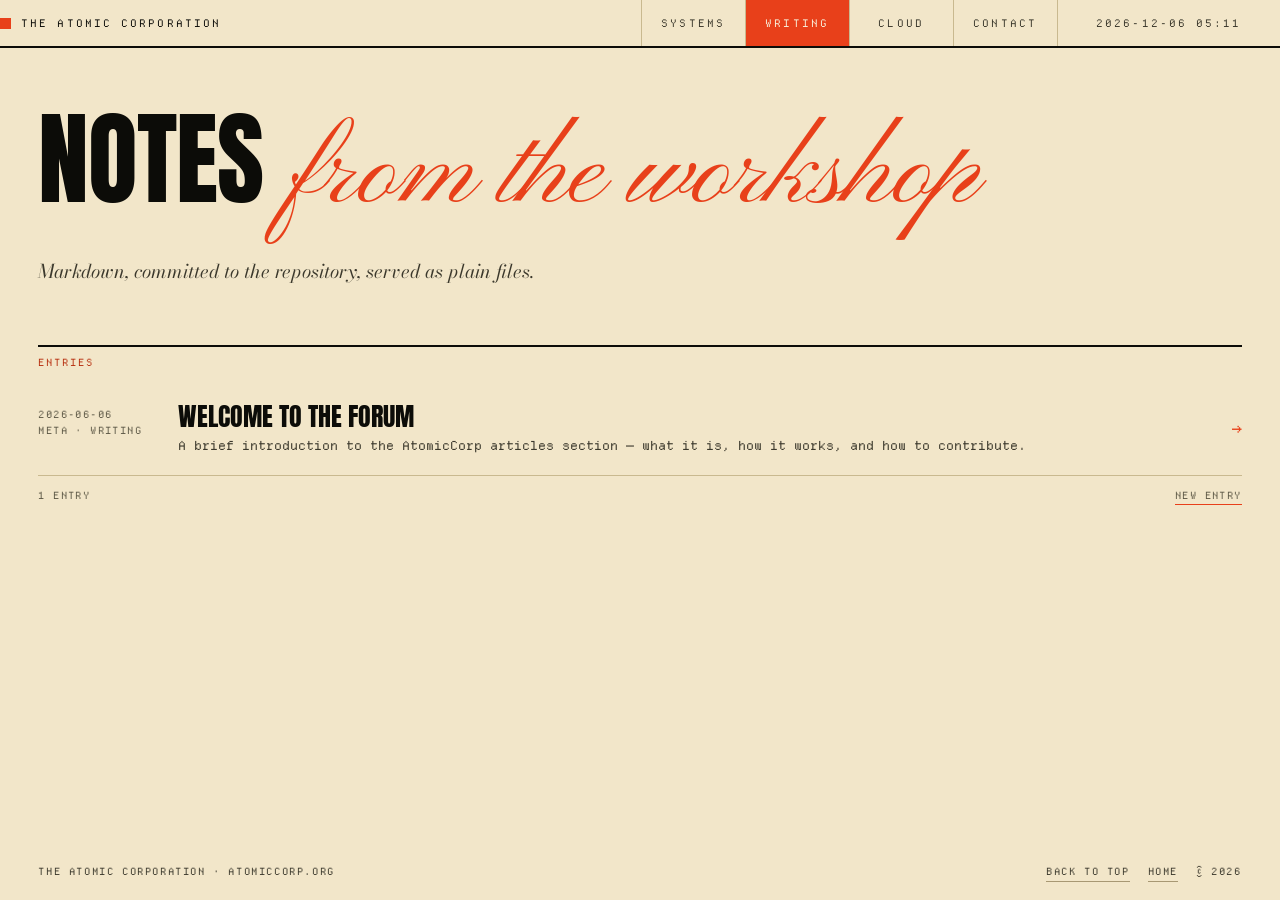
==== commit d5d05311: "Push the design louder: bold palette, four type voices, live graphics Reworks the site from the quie" ====
--- a/articles/index.html
+++ b/articles/index.html
@@ -4,25 +4,20 @@
 <meta charset="UTF-8">
 <meta name="viewport" content="width=device-width, initial-scale=1">
 <title>Writing — The Atomic Corporation</title>
-<meta name="description" content="Notes from the workshop: what was built, what broke, and what was learned. Markdown, committed to the repository, served as plain files.">
-<meta name="page-type" content="read">
-<meta name="site-kind" content="software">
-<meta name="theme-color" content="#efe3c8">
+<meta name="description" content="Notes on what was built and what broke.">
+<meta name="theme-color" content="#f2e6c9">
 <link rel="icon" href="../images/favicon.ico" sizes="any">
-<link rel="preload" href="../assets/fonts/DepartureMono-Regular.woff2" as="font" type="font/woff2" crossorigin>
+<link rel="preload" href="../assets/fonts/Anton-Regular.woff2" as="font" type="font/woff2" crossorigin>
 <link rel="stylesheet" href="../assets/site.css">
+<script>document.documentElement.className+=" js";</script>
 </head>
 <body>
 <a class="skip" href="#main">Skip to content</a>
 
 <header class="bar">
-    <div class="bar-mark">
-        <span class="bar-glyph">&#9632;</span>
-        <b>The Atomic Corporation</b>
-    </div>
+    <div class="bar-mark"><span class="sq"></span><span>The Atomic Corporation</span></div>
     <nav class="bar-nav" aria-label="Primary">
-        <a href="../index.html#catalogue">Catalogue</a>
-        <a href="../index.html#workshop">Workshop</a>
+        <a href="../index.html#systems">Systems</a>
         <a href="." aria-current="page">Writing</a>
         <a href="../cloud/">Cloud</a>
         <a href="../contact/">Contact</a>
@@ -34,35 +29,27 @@
 <main id="main">
     <div class="shell">
         <div class="page-head">
-            <div class="plate-head">
-                <span class="no">Plate 03</span>
-                <span class="rule" aria-hidden="true"></span>
-                <span class="folio">Writing &middot; the forum</span>
+            <h1>Notes <em>from the workshop</em></h1>
+            <p class="sub">Markdown, committed to the repository, served as plain files.</p>
+        </div>
+
+        <div style="padding:26px 0 60px">
+            <p class="col-head">Entries</p>
+            <div id="ledger" class="ledger" style="border-top:0" aria-live="polite" aria-busy="true">
+                <p class="empty">Loading entries&hellip;</p>
             </div>
-            <h1>Notes from<br>the workshop.</h1>
-            <p class="lede">
-                Long-form notes on what was built and what broke. Written in Markdown,
-                committed to the repository, served as plain files &mdash; no database
-                between you and the text.
+            <p class="note-line">
+                <span id="count">&nbsp;</span>
+                <a href="editor.html" style="border-bottom:1px solid var(--vermilion)">New entry</a>
             </p>
         </div>
-
-        <section class="plate" style="border-bottom:0;padding-top:30px">
-            <div id="ledger" class="ledger" aria-live="polite" aria-busy="true">
-                <p class="empty">Loading entries&hellip;</p>
-            </div>
-            <div class="cat-note" style="margin-top:16px">
-                <span id="count">&nbsp;</span>
-                <a href="editor.html" style="border-bottom:1px solid var(--accent)">New entry</a>
-            </div>
-        </section>
     </div>
 </main>
 
 <footer class="foot">
     <span>The Atomic Corporation &middot; atomiccorp.org</span>
     <div class="set">
-        <a href="#main">Back to top</a>
+        <a href="#top">Back to top</a>
         <a href="../index.html">Home</a>
         <span>&copy; 2026</span>
     </div>
@@ -90,7 +77,7 @@
     function render(list) {
         ledger.removeAttribute("aria-busy");
         if (!list || !list.length) {
-            ledger.innerHTML = '<p class="empty">No entries yet. The first one is unwritten.</p>';
+            ledger.innerHTML = '<p class="empty">No entries yet.</p>';
             count.textContent = "0 entries";
             return;
         }
@@ -100,7 +87,7 @@
             return '<a class="ledger-item" href="article.html?id=' + encodeURIComponent(a.id) + '">' +
                 '<span class="date">' + esc(shortDate(a.date)) + (tags ? "<br>" + esc(tags) : "") + "</span>" +
                 "<span>" +
-                '<span class="title"><span>' + esc(a.title) + "</span></span>" +
+                '<span class="title">' + esc(a.title) + "</span>" +
                 '<span class="sum">' + esc(a.summary || "") + "</span>" +
                 "</span>" +
                 '<span class="arrow" aria-hidden="true">&rarr;</span>' +
@@ -118,8 +105,7 @@
                 .then(render)
                 .catch(function () {
                     ledger.removeAttribute("aria-busy");
-                    ledger.innerHTML = '<p class="empty">Could not load the manifest. ' +
-                        '<a href="data/articles.json" style="border-bottom:1px solid var(--accent)">Open it directly</a>.</p>';
+                    ledger.innerHTML = '<p class="empty">Could not load the manifest.</p>';
                     count.textContent = "";
                 });
         });
--- a/assets/site.css
+++ b/assets/site.css
@@ -4,39 +4,69 @@
     font-weight: 400;
     font-style: normal;
     font-display: swap;
-    unicode-range: U+0000-00FF, U+0131, U+0152-0153, U+2000-206F, U+2190-21FF, U+2500-259F;
+}
+
+@font-face {
+    font-family: "Anton";
+    src: url("fonts/Anton-Regular.woff2") format("woff2");
+    font-weight: 400;
+    font-style: normal;
+    font-display: swap;
+}
+
+@font-face {
+    font-family: "Bodoni Moda";
+    src: url("fonts/BodoniModa-Roman.woff2") format("woff2");
+    font-weight: 400 900;
+    font-style: normal;
+    font-display: swap;
+}
+
+@font-face {
+    font-family: "Bodoni Moda";
+    src: url("fonts/BodoniModa-Italic.woff2") format("woff2");
+    font-weight: 400 900;
+    font-style: italic;
+    font-display: swap;
+}
+
+@font-face {
+    font-family: "Pinyon Script";
+    src: url("fonts/PinyonScript-Regular.woff2") format("woff2");
+    font-weight: 400;
+    font-style: normal;
+    font-display: swap;
 }
 
 :root {
-    --paper: #efe3c8;
-    --paper-deep: #e6d8b8;
-    --paper-lift: #f5ecd8;
-    --ink: #12110c;
-    --ink-2: #4a473a;
-    --ink-3: #5e5946;
-    --ink-4: #6b6550;
-    --rule: #cdbf9c;
-    --rule-strong: #b3a47e;
-    --olive: #4f4e28;
-    --olive-lt: #8a8758;
-    --accent: #c1500e;
-    --accent-ink: #a8430a;
-    --signal: #0b4fd8;
-
-    --mono: "Departure Mono", ui-monospace, "SF Mono", Menlo, Consolas, monospace;
-
-    --pad: clamp(16px, 3.1vw, 46px);
-    --max: 1440px;
-    --rail: 58px;
-
-    --t-display: clamp(40px, 6.6vw, 96px);
-    --t-h2: clamp(24px, 3.1vw, 42px);
-    --t-h3: clamp(16px, 1.5vw, 20px);
-    --t-body: 15px;
-    --t-small: 12.5px;
-    --t-micro: 10.5px;
-
-    --reg: url("data:image/svg+xml,%3Csvg xmlns='http://www.w3.org/2000/svg' width='13' height='13'%3E%3Cpath d='M6.5 0v13M0 6.5h13' stroke='%23b3a47e' stroke-width='1'/%3E%3C/svg%3E");
+    --paper: #f2e6c9;
+    --paper-2: #e9dbb6;
+    --paper-3: #f8f0dc;
+    --ink: #0c0c08;
+    --ink-2: #3b382c;
+    --ink-3: #5c5745;
+
+    --vermilion: #e8401a;
+    --vermilion-fill: #c73512;
+    --azure-fill: #1550c4;
+    --vermilion-dk: #b62c0c;
+    --amber: #f0a018;
+    --olive: #4a4a24;
+    --azure: #1f6feb;
+    --teal: #23302e;
+    --teal-2: #354746;
+    --sea: #6e7b7b;
+
+    --rule: #c9b98f;
+    --rule-2: #a89873;
+
+    --display: "Anton", "Arial Narrow", Impact, sans-serif;
+    --serif: "Bodoni Moda", Georgia, serif;
+    --script: "Pinyon Script", cursive;
+    --mono: "Departure Mono", ui-monospace, Menlo, monospace;
+
+    --pad: clamp(16px, 3vw, 44px);
+    --max: 1460px;
 }
 
 *,
@@ -50,36 +80,30 @@
 html {
     -webkit-text-size-adjust: 100%;
     scroll-behavior: smooth;
+    scrollbar-color: var(--vermilion) var(--paper);
+    scrollbar-width: thin;
 }
 
 body {
     display: flex;
     flex-direction: column;
     min-height: 100vh;
+    background: var(--paper);
+    color: var(--ink);
     font-family: var(--mono);
-    font-size: var(--t-body);
-    line-height: 1.62;
-    color: var(--ink);
-    background-color: var(--paper);
-    background-image: radial-gradient(circle at 1px 1px, rgba(18, 17, 12, 0.05) 0.9px, transparent 0);
-    background-size: 3px 3px;
+    font-size: 15px;
+    line-height: 1.6;
+    overflow-x: hidden;
     -webkit-font-smoothing: antialiased;
-    text-rendering: geometricPrecision;
-    overflow-x: hidden;
 }
 
 ::selection {
-    background: var(--accent);
-    color: var(--paper-lift);
-}
-
-html {
-    scrollbar-color: var(--rule-strong) var(--paper);
-    scrollbar-width: thin;
+    background: var(--vermilion);
+    color: var(--paper-3);
 }
 
 :focus-visible {
-    outline: 2px solid var(--signal);
+    outline: 3px solid var(--azure);
     outline-offset: 3px;
 }
 
@@ -95,41 +119,40 @@
     max-width: 100%;
 }
 
+main {
+    flex: 1 0 auto;
+}
+
 .skip {
     position: absolute;
-    left: var(--pad);
-    top: -100px;
+    left: 0;
+    top: -80px;
     z-index: 999;
-    padding: 10px 16px;
+    padding: 12px 18px;
     background: var(--ink);
     color: var(--paper);
-    font-size: var(--t-micro);
+    font-size: 11px;
     letter-spacing: 0.16em;
     text-transform: uppercase;
-    transition: top 0.18s ease;
 }
 
 .skip:focus {
-    top: 8px;
-}
-
-/* ── running head ─────────────────────────────────────────── */
+    top: 0;
+}
+
+/* ── top bar ──────────────────────────────────────────────── */
 
 .bar {
     position: sticky;
     top: 0;
-    z-index: 60;
+    z-index: 80;
     display: flex;
     align-items: stretch;
-    justify-content: space-between;
-    gap: 0;
-    min-height: 46px;
-    border-bottom: 1px solid var(--rule-strong);
+    min-height: 48px;
     background: var(--paper);
-    background-image: radial-gradient(circle at 1px 1px, rgba(18, 17, 12, 0.05) 0.9px, transparent 0);
-    background-size: 3px 3px;
-    font-size: var(--t-micro);
-    letter-spacing: 0.18em;
+    border-bottom: 2px solid var(--ink);
+    font-size: 10.5px;
+    letter-spacing: 0.2em;
     text-transform: uppercase;
 }
 
@@ -139,22 +162,17 @@
     gap: 10px;
     padding: 0 var(--pad) 0 0;
     white-space: nowrap;
-    color: var(--ink);
-}
-
-.bar-mark b {
-    font-weight: 400;
-    letter-spacing: 0.2em;
-}
-
-.bar-glyph {
-    color: var(--accent-ink);
-    letter-spacing: 0;
+}
+
+.bar-mark .sq {
+    width: 11px;
+    height: 11px;
+    background: var(--vermilion);
+    flex: none;
 }
 
 .bar-nav {
     display: flex;
-    align-items: stretch;
     margin-left: auto;
 }
 
@@ -162,22 +180,21 @@
     display: flex;
     align-items: center;
     justify-content: center;
-    min-width: 108px;
+    min-width: 104px;
     padding: 0 16px;
     border-left: 1px solid var(--rule);
     color: var(--ink-2);
-    transition: background 0.14s ease, color 0.14s ease;
-}
-
-.bar-nav a:hover,
-.bar-nav a:focus-visible {
+    transition: background 0.15s ease, color 0.15s ease;
+}
+
+.bar-nav a:hover {
     background: var(--ink);
     color: var(--paper);
 }
 
 .bar-nav a[aria-current="page"] {
-    color: var(--ink);
-    background: var(--paper-deep);
+    background: var(--vermilion);
+    color: var(--paper-3);
 }
 
 .bar-clock {
@@ -185,7 +202,7 @@
     align-items: center;
     padding: 0 var(--pad);
     border-left: 1px solid var(--rule);
-    color: var(--ink-3);
+    color: var(--ink-2);
     font-variant-numeric: tabular-nums;
     white-space: nowrap;
 }
@@ -194,24 +211,17 @@
     display: none;
     align-items: center;
     justify-content: center;
-    width: 52px;
-    min-width: 52px;
+    width: 54px;
     border: 0;
     border-left: 1px solid var(--rule);
     background: transparent;
-    color: var(--ink);
     font-family: var(--mono);
-    font-size: var(--t-micro);
+    font-size: 10.5px;
     letter-spacing: 0.14em;
     cursor: pointer;
 }
 
-.bar-toggle:hover {
-    background: var(--ink);
-    color: var(--paper);
-}
-
-/* ── page shell ───────────────────────────────────────────── */
+/* ── shell ────────────────────────────────────────────────── */
 
 .shell {
     max-width: var(--max);
@@ -220,167 +230,192 @@
 }
 
 .shell--doc {
-    max-width: 1040px;
-}
-
-main {
-    flex: 1 0 auto;
-}
-
-.foot {
-    flex-shrink: 0;
-}
-
-.plate {
+    max-width: 1060px;
+}
+
+/* ── hero ─────────────────────────────────────────────────── */
+
+.hero {
     position: relative;
-    border-bottom: 1px solid var(--rule-strong);
-    padding: clamp(34px, 5vw, 74px) 0 clamp(38px, 5.4vw, 82px);
-}
-
-.plate-corners::before,
-.plate-corners::after {
+    overflow: hidden;
+    border-bottom: 2px solid var(--ink);
+    background:
+        radial-gradient(120% 90% at 78% 8%, rgba(240, 160, 24, 0.32) 0%, rgba(240, 160, 24, 0) 55%),
+        radial-gradient(90% 80% at 10% 94%, rgba(232, 64, 26, 0.18) 0%, rgba(232, 64, 26, 0) 60%),
+        var(--paper);
+}
+
+.hero::after {
     content: "";
     position: absolute;
-    width: 13px;
-    height: 13px;
-    background-image: var(--reg);
-    background-repeat: no-repeat;
+    inset: 0;
     pointer-events: none;
-}
-
-.plate-corners::before {
-    top: -7px;
-    left: -7px;
-}
-
-.plate-corners::after {
-    bottom: -7px;
-    right: -7px;
-}
-
-.plate-head {
+    background-image: radial-gradient(circle at 1px 1px, rgba(12, 12, 8, 0.13) 1px, transparent 0);
+    background-size: 4px 4px;
+    opacity: 0.45;
+    mix-blend-mode: multiply;
+}
+
+.hero-grid {
+    position: relative;
+    z-index: 2;
     display: grid;
-    grid-template-columns: auto 1fr auto;
-    align-items: baseline;
-    gap: 18px;
-    margin-bottom: clamp(20px, 3vw, 40px);
-    font-size: var(--t-micro);
-    letter-spacing: 0.18em;
+    grid-template-columns: minmax(0, 1.06fr) minmax(0, 0.94fr);
+    gap: clamp(20px, 3.4vw, 54px);
+    align-items: center;
+    padding: clamp(26px, 4.2vw, 62px) 0 clamp(26px, 3.6vw, 48px);
+}
+
+.mast-kicker {
+    position: relative;
+    display: block;
+    margin-bottom: 16px;
+    padding-left: 0;
+    font-size: 10.5px;
+    letter-spacing: 0.24em;
     text-transform: uppercase;
     color: var(--ink-2);
 }
 
-.plate-head .no {
-    color: var(--accent-ink);
-    letter-spacing: 0.14em;
-}
-
-.plate-head .rule {
-    border-top: 1px solid var(--rule);
-    transform: translateY(-3px);
-}
-
-.plate-head .folio {
-    font-variant-numeric: tabular-nums;
-    white-space: nowrap;
-}
-
-h1,
-h2,
-h3 {
+.mast-kicker .sq {
+    position: absolute;
+    left: -19px;
+    top: 50%;
+    transform: translateY(-50%);
+    width: 9px;
+    height: 9px;
+    background: var(--vermilion);
+}
+
+.mast-kicker b {
     font-weight: 400;
-    text-wrap: balance;
-}
-
-h2 {
-    font-size: var(--t-h2);
-    line-height: 0.98;
-    letter-spacing: -0.02em;
-    text-transform: uppercase;
-    margin-bottom: 0.5em;
-}
-
-h3 {
-    font-size: var(--t-h3);
-    line-height: 1.25;
-    letter-spacing: -0.01em;
-}
-
-.micro {
-    font-size: var(--t-micro);
-    letter-spacing: 0.18em;
-    text-transform: uppercase;
-    color: var(--ink-2);
-}
-
-.micro-ink {
+    color: var(--vermilion-dk);
+}
+
+h1.mast {
+    font-family: var(--display);
+    font-weight: 400;
+    font-size: clamp(44px, 8.3vw, 118px);
+    line-height: 0.87;
+    letter-spacing: -0.015em;
+    text-transform: uppercase;
     color: var(--ink);
-}
-
-.lede {
-    font-size: clamp(15px, 1.28vw, 17px);
-    line-height: 1.6;
-    color: var(--ink-2);
-    max-width: 62ch;
-    text-wrap: pretty;
-}
-
-.prose p + p {
-    margin-top: 1.05em;
-}
-
-.prose {
-    max-width: 66ch;
-    color: var(--ink-2);
-}
-
-.prose strong {
-    font-weight: 400;
+    margin: 0;
+}
+
+h1.mast .l2 {
+    display: block;
+    color: var(--vermilion);
+}
+
+.script-line {
+    font-family: var(--script);
+    font-size: clamp(28px, 4.2vw, 56px);
+    line-height: 1;
     color: var(--ink);
-    background: linear-gradient(transparent 62%, rgba(193, 80, 14, 0.22) 62%);
-}
-
-.prose a {
+    margin: 0.1em 0 0 0.06em;
+    transform: rotate(-1.6deg);
+    transform-origin: left center;
+}
+
+.script-line .dot {
+    color: var(--vermilion);
+}
+
+.hero-rule {
+    height: 2px;
+    background: var(--ink);
+    margin: 16px 0 14px;
+    max-width: 560px;
+}
+
+.hero-line {
+    font-family: var(--serif);
+    font-size: clamp(16px, 1.55vw, 21px);
+    line-height: 1.4;
     color: var(--ink);
-    border-bottom: 1px solid var(--rule-strong);
-    transition: border-color 0.16s ease, background 0.16s ease;
-}
-
-.prose a:hover {
-    border-bottom-color: var(--accent);
-    background: rgba(193, 80, 14, 0.1);
-}
-
-/* ── buttons ──────────────────────────────────────────────── */
-
-.actions {
+    max-width: 34ch;
+}
+
+.hero-actions {
     display: flex;
     flex-wrap: wrap;
     gap: 10px;
-    margin-top: 28px;
-}
+    margin-top: 24px;
+}
+
+.globe-plate {
+    position: relative;
+    background: var(--teal);
+    border: 2px solid var(--ink);
+    box-shadow: 10px 10px 0 var(--vermilion);
+}
+
+.globe-head {
+    display: flex;
+    justify-content: space-between;
+    align-items: center;
+    gap: 12px;
+    padding: 8px 12px;
+    background: var(--ink);
+    color: var(--paper);
+    font-size: 10px;
+    letter-spacing: 0.2em;
+    text-transform: uppercase;
+    border-bottom: 1px solid var(--teal-2);
+}
+
+.globe-head .a {
+    color: var(--amber);
+}
+
+.globe-stage {
+    position: relative;
+    aspect-ratio: 1 / 1;
+    overflow: hidden;
+}
+
+#globe {
+    width: 100%;
+    height: 100%;
+}
+
+.globe-foot {
+    display: flex;
+    justify-content: space-between;
+    align-items: center;
+    gap: 12px;
+    padding: 7px 12px;
+    border-top: 1px solid var(--teal-2);
+    color: #9fb0ac;
+    font-size: 9.5px;
+    letter-spacing: 0.18em;
+    text-transform: uppercase;
+}
+
+.globe-foot b {
+    font-weight: 400;
+    color: var(--amber);
+}
+
+/* ── buttons ──────────────────────────────────────────────── */
 
 .btn {
-    position: relative;
     display: inline-flex;
     align-items: center;
     gap: 12px;
-    min-height: 44px;
-    padding: 0 18px;
-    border: 1px solid var(--ink);
-    font-size: var(--t-micro);
+    min-height: 46px;
+    padding: 0 20px;
+    border: 2px solid var(--ink);
+    font-family: var(--mono);
+    font-size: 10.5px;
     line-height: 1;
-    letter-spacing: 0.16em;
+    letter-spacing: 0.18em;
     text-transform: uppercase;
     color: var(--ink);
     background: transparent;
     cursor: pointer;
-    transition: background 0.16s ease, color 0.16s ease, border-color 0.16s ease, transform 0.1s ease;
-}
-
-.btn .k {
-    color: var(--accent-ink);
-    transition: color 0.16s ease;
+    transition: background 0.16s ease, color 0.16s ease, transform 0.1s ease;
 }
 
 .btn:hover {
@@ -388,430 +423,523 @@
     color: var(--paper);
 }
 
+.btn:active {
+    transform: translateY(2px);
+}
+
+.btn-fill {
+    background: var(--ink);
+    border-color: var(--ink);
+    color: var(--paper-3);
+}
+
+.btn-fill:hover {
+    background: var(--ink);
+    border-color: var(--ink);
+}
+
+.btn .k {
+    color: var(--vermilion-dk);
+}
+
+.btn-fill .k {
+    color: var(--amber);
+}
+
 .btn:hover .k {
-    color: var(--paper-deep);
-}
-
-.btn:active {
-    transform: translateY(1px);
-}
-
-.btn-solid {
+    color: var(--amber);
+}
+
+/* ── marquee ──────────────────────────────────────────────── */
+
+.marquee {
+    position: relative;
+    overflow: hidden;
+    isolation: isolate;
+    border-bottom: 2px solid var(--ink);
+    background: var(--vermilion-fill);
+    color: var(--paper-3);
+    padding: 10px 0;
+    font-family: var(--display);
+    font-size: clamp(16px, 1.9vw, 24px);
+    letter-spacing: 0.02em;
+    text-transform: uppercase;
+    white-space: nowrap;
+}
+
+.marquee-track {
+    display: inline-flex;
+    animation: marquee 26s linear infinite;
+    will-change: transform;
+}
+
+.marquee::before,
+.marquee::after {
+    content: "";
+    position: absolute;
+    top: 0;
+    bottom: 0;
+    width: clamp(28px, 5vw, 70px);
+    z-index: 2;
+    pointer-events: none;
+}
+
+.marquee::before {
+    left: 0;
+    background: linear-gradient(90deg, var(--vermilion-fill), rgba(199, 53, 18, 0));
+}
+
+.marquee::after {
+    right: 0;
+    background: linear-gradient(270deg, var(--vermilion-fill), rgba(199, 53, 18, 0));
+}
+
+.marquee-track span {
+    padding: 0;
+}
+
+.marquee-track i {
+    color: var(--paper-2);
+    font-style: normal;
+    padding: 0 22px;
+}
+
+@keyframes marquee {
+    to {
+        transform: translateX(-50%);
+    }
+}
+
+/* ── flow band ────────────────────────────────────────────── */
+
+.flow {
+    position: relative;
+    height: 128px;
+    border-bottom: 2px solid var(--ink);
     background: var(--ink);
+    overflow: hidden;
+}
+
+#flow {
+    width: 100%;
+    height: 100%;
+    display: block;
+}
+
+/* ── systems ──────────────────────────────────────────────── */
+
+.section-head {
+    display: flex;
+    align-items: flex-end;
+    justify-content: space-between;
+    gap: 20px;
+    padding: clamp(32px, 4.4vw, 58px) 0 clamp(16px, 2vw, 26px);
+    border-bottom: 2px solid var(--ink);
+}
+
+h2.display {
+    font-family: var(--display);
+    font-weight: 400;
+    font-size: clamp(30px, 5vw, 68px);
+    line-height: 0.86;
+    letter-spacing: -0.01em;
+    text-transform: uppercase;
+    margin: 0;
+}
+
+h2.display em {
+    font-family: var(--script);
+    font-style: normal;
+    text-transform: none;
+    color: var(--vermilion);
+    font-size: 1.14em;
+    letter-spacing: 0;
+}
+
+.section-meta {
+    font-size: 10.5px;
+    letter-spacing: 0.2em;
+    text-transform: uppercase;
+    color: var(--ink-2);
+    text-align: right;
+    white-space: nowrap;
+}
+
+.sys {
+    border-bottom: 2px solid var(--ink);
+}
+
+.sys a {
+    position: relative;
+    display: grid;
+    grid-template-columns: 4.2em minmax(0, 0.86fr) minmax(0, 1.62fr) 5.2em;
+    gap: clamp(10px, 1.6vw, 26px);
+    align-items: baseline;
+    padding: clamp(13px, 1.6vw, 21px) 0;
+    border-bottom: 1px solid var(--rule);
+    overflow: hidden;
+    isolation: isolate;
+    transition: color 0.22s ease, padding-left 0.22s ease;
+}
+
+.sys a:last-child {
+    border-bottom: 0;
+}
+
+.sys a::before {
+    content: "";
+    position: absolute;
+    inset: 0;
+    z-index: -1;
+    transform: translateY(101%);
+    transition: transform 0.42s cubic-bezier(0.22, 1, 0.36, 1);
+}
+
+.sys a:hover::before,
+.sys a:focus-visible::before {
+    transform: translateY(0);
+}
+
+.sys a:hover,
+.sys a:focus-visible {
+    color: var(--paper-3);
+    padding-left: 14px;
+}
+
+.sys a:hover .sys-job,
+.sys a:focus-visible .sys-job,
+.sys a:hover .sys-tag,
+.sys a:focus-visible .sys-tag {
+    color: var(--paper-3);
+}
+
+.sys a:hover .sys-no,
+.sys a:focus-visible .sys-no {
+    color: var(--amber);
+}
+
+.sys-1::before { background: var(--vermilion-fill); }
+.sys-2::before { background: var(--azure-fill); }
+.sys-3::before { background: var(--olive); }
+.sys-4::before { background: var(--amber); }
+.sys-5::before { background: var(--teal); }
+.sys-6::before { background: var(--vermilion-dk); }
+
+.sys a:hover.sys-4,
+.sys a:focus-visible.sys-4 {
+    color: var(--ink);
+}
+
+.sys a:hover.sys-4 .sys-job,
+.sys a:focus-visible.sys-4 .sys-job,
+.sys a:hover.sys-4 .sys-tag,
+.sys a:focus-visible.sys-4 .sys-tag {
+    color: var(--ink-2);
+}
+
+.sys a:hover.sys-4 .sys-no,
+.sys a:focus-visible.sys-4 .sys-no {
+    color: var(--vermilion-dk);
+}
+
+.sys-no {
+    font-family: var(--display);
+    font-size: clamp(18px, 2vw, 28px);
+    line-height: 1;
+    color: var(--vermilion);
+    letter-spacing: 0.02em;
+}
+
+.sys-name {
+    position: relative;
+    font-family: var(--display);
+    font-size: clamp(21px, 2.8vw, 40px);
+    line-height: 0.94;
+    letter-spacing: 0.005em;
+    text-transform: uppercase;
+    transition: padding-right 0.2s ease;
+}
+
+.sys-name::after {
+    content: "\2192";
+    position: absolute;
+    right: 0;
+    top: 50%;
+    transform: translate(-8px, -50%);
+    font-family: var(--mono);
+    font-size: 0.44em;
+    opacity: 0;
+    transition: opacity 0.18s ease, transform 0.18s ease;
+}
+
+.sys a:hover .sys-name::after,
+.sys a:focus-visible .sys-name::after {
+    opacity: 1;
+    transform: translate(0, -50%);
+}
+
+.sys-job {
+    font-size: 12.5px;
+    line-height: 1.5;
+    color: var(--ink-2);
+    transition: color 0.22s ease;
+}
+
+.sys-tag {
+    justify-self: end;
+    align-self: center;
+    padding: 3px 8px;
+    border: 1px solid var(--rule-2);
+    font-size: 9.5px;
+    letter-spacing: 0.16em;
+    text-transform: uppercase;
+    text-align: right;
+    color: var(--ink-2);
+    white-space: nowrap;
+    transition: color 0.22s ease, border-color 0.22s ease;
+}
+
+.sys a:hover .sys-tag,
+.sys a:focus-visible .sys-tag {
+    border-color: rgba(248, 240, 220, 0.6);
+}
+
+/* ── contact band ─────────────────────────────────────────── */
+
+.contact-band {
+    background: var(--teal);
     color: var(--paper);
-}
-
-.btn-solid .k {
-    color: #e8a878;
-}
-
-.btn-solid:hover {
-    background: var(--accent);
-    border-color: var(--accent);
-    color: var(--paper-lift);
-}
-
-.btn-quiet {
-    border-color: var(--ink-2);
+    border-bottom: 2px solid var(--ink);
+}
+
+.contact-band .shell {
+    display: grid;
+    grid-template-columns: minmax(0, 1fr) auto;
+    gap: clamp(24px, 4vw, 60px);
+    align-items: center;
+    padding-top: clamp(36px, 5vw, 70px);
+    padding-bottom: clamp(36px, 5vw, 70px);
+}
+
+.contact-band h2 {
+    font-family: var(--display);
+    font-weight: 400;
+    font-size: clamp(28px, 4.4vw, 58px);
+    line-height: 0.88;
+    text-transform: uppercase;
+    margin: 0 0 8px;
+}
+
+.contact-band .script {
+    font-family: var(--script);
+    font-size: clamp(26px, 3.4vw, 44px);
+    color: var(--amber);
+    line-height: 1.1;
+    transform: rotate(-1.4deg);
+    transform-origin: left center;
+    display: inline-block;
+    margin-bottom: 10px;
+}
+
+.contact-band .mail {
+    font-family: var(--mono);
+    font-size: clamp(14px, 1.7vw, 20px);
+    border-bottom: 2px solid var(--amber);
+    color: var(--paper-3);
+    display: inline-block;
+}
+
+.contact-band .mail:hover {
+    background: var(--amber);
     color: var(--ink);
 }
 
-/* ── masthead ─────────────────────────────────────────────── */
-
-.masthead {
+.contact-links {
+    display: flex;
+    flex-direction: column;
+    min-width: 220px;
+}
+
+.contact-links a {
+    display: flex;
+    justify-content: space-between;
+    gap: 18px;
+    padding: 9px 0;
+    border-bottom: 1px solid rgba(242, 230, 201, 0.22);
+    font-size: 11px;
+    letter-spacing: 0.16em;
+    text-transform: uppercase;
+    color: var(--paper-2);
+    transition: color 0.15s ease, padding-left 0.15s ease;
+}
+
+.contact-links a:hover {
+    color: var(--amber);
+    padding-left: 6px;
+}
+
+.contact-links a span:last-child {
+    color: var(--sea);
+}
+
+/* ── footer ───────────────────────────────────────────────── */
+
+.foot {
+    flex-shrink: 0;
+    display: flex;
+    flex-wrap: wrap;
+    justify-content: space-between;
+    align-items: baseline;
+    gap: 14px;
+    padding: 18px var(--pad);
+    max-width: var(--max);
+    margin: 0 auto;
+    width: 100%;
+    font-size: 10px;
+    letter-spacing: 0.16em;
+    text-transform: uppercase;
+    color: var(--ink-2);
+}
+
+.foot a {
+    border-bottom: 1px solid var(--rule-2);
+    padding-bottom: 1px;
+}
+
+.foot a:hover {
+    color: var(--vermilion-dk);
+    border-bottom-color: var(--vermilion);
+}
+
+.foot .set {
+    display: flex;
+    flex-wrap: wrap;
+    gap: 18px;
+}
+
+/* ── page head ────────────────────────────────────────────── */
+
+.page-head {
+    padding: clamp(34px, 5vw, 76px) 0 clamp(20px, 2.6vw, 32px);
+}
+
+.page-head h1 {
+    font-family: var(--display);
+    font-weight: 400;
+    font-size: clamp(40px, 8vw, 116px);
+    line-height: 0.92;
+    letter-spacing: -0.01em;
+    text-transform: uppercase;
+    margin: 0;
+}
+
+.page-head h1 em {
+    font-family: var(--script);
+    font-style: normal;
+    text-transform: none;
+    color: var(--vermilion);
+    font-size: 1.08em;
+}
+
+.page-head .sub {
+    font-family: var(--serif);
+    font-style: italic;
+    font-size: clamp(15px, 1.5vw, 19px);
+    color: var(--ink-2);
+    margin-top: 30px;
+    max-width: 44ch;
+}
+
+/* ── document ─────────────────────────────────────────────── */
+
+.doc-layout {
     display: grid;
-    grid-template-columns: minmax(0, 1fr) minmax(0, 0.82fr);
-    gap: clamp(24px, 4vw, 64px);
+    grid-template-columns: minmax(0, 1fr) 250px;
+    gap: clamp(26px, 3.6vw, 48px);
     align-items: start;
-    padding-top: clamp(20px, 3.4vw, 46px);
-}
-
-.mast-type {
-    position: relative;
-    max-width: 680px;
-}
-
-.mast-eyebrow {
-    display: flex;
-    align-items: center;
-    gap: 12px;
-    margin-bottom: 20px;
-    font-size: var(--t-micro);
-    letter-spacing: 0.2em;
-    text-transform: uppercase;
-    color: var(--ink-3);
-}
-
-.mast-eyebrow .dot {
-    width: 5px;
-    height: 5px;
-    background: var(--accent);
-}
-
-h1.mast {
-    font-size: var(--t-display);
-    line-height: 0.84;
-    letter-spacing: -0.035em;
-    text-transform: uppercase;
-    margin: 0;
-}
-
-h1.mast .l1 {
-    display: block;
-}
-
-h1.mast .l2 {
-    display: block;
+    padding: clamp(26px, 3.2vw, 44px) 0 clamp(40px, 5vw, 70px);
+}
+
+.doc-rail {
+    position: sticky;
+    top: 66px;
+}
+
+.doc {
+    max-width: 68ch;
+    font-size: 15px;
+    line-height: 1.78;
+    color: var(--ink-2);
+}
+
+.doc > * + * {
+    margin-top: 1.05em;
+}
+
+.doc h2 {
+    font-family: var(--display);
+    font-weight: 400;
+    font-size: clamp(20px, 2.2vw, 30px);
+    line-height: 1;
+    text-transform: uppercase;
+    letter-spacing: 0.01em;
     color: var(--ink);
-    padding-left: 0.06em;
-}
-
-.mast-rule {
-    margin: 26px 0 22px;
-    border: 0;
-    border-top: 1px solid var(--ink);
-}
-
-.mast-line {
-    font-size: clamp(14px, 1.2vw, 16px);
-    line-height: 1.6;
-    color: var(--ink-2);
-    max-width: 44ch;
-}
-
-.mast-line em {
-    display: block;
-    margin-top: 7px;
-    font-style: normal;
-    color: var(--ink);
-}
-
-/* the plate that carries the wordmark */
-
-.figplate {
-    border: 1px solid var(--ink);
-    background: var(--paper-lift);
-    display: flex;
-    flex-direction: column;
-}
-
-.figplate-head {
-    display: flex;
-    align-items: center;
-    justify-content: space-between;
-    gap: 12px;
-    padding: 9px 12px;
-    border-bottom: 1px solid var(--ink);
-    background: var(--ink);
-    color: var(--paper);
-    font-size: var(--t-micro);
+    margin-top: 1.9em;
+    padding-top: 0.6em;
+    border-top: 2px solid var(--ink);
+}
+
+.doc h3 {
+    font-family: var(--mono);
+    font-size: 12px;
     letter-spacing: 0.18em;
     text-transform: uppercase;
-}
-
-.figplate-head .t {
-    color: #e8a878;
-}
-
-.figplate-stage {
-    position: relative;
-    padding: 0;
-    background-image:
-        linear-gradient(90deg, var(--rule) 1px, transparent 1px),
-        linear-gradient(var(--rule) 1px, transparent 1px);
-    background-size: 22px 22px;
-    background-position: 0 0;
-}
-
-#wordmark {
-    width: 100%;
-    height: auto;
-    aspect-ratio: 1 / 1.02;
-}
-
-.figplate-foot {
-    display: grid;
-    grid-template-columns: 1fr auto;
-    align-items: center;
-    gap: 12px;
-    padding: 8px 11px;
-    border-top: 1px solid var(--ink);
-    font-size: var(--t-micro);
-    letter-spacing: 0.14em;
-    text-transform: uppercase;
-    color: var(--ink-3);
-}
-
-.figplate-foot b {
-    font-weight: 400;
-    color: var(--ink-2);
-}
-
-/* the parts tray inside the masthead plate */
-
-.tray {
-    width: 100%;
-    height: auto;
-    display: block;
-}
-
-.tray .slab-front {
-    fill: var(--paper-lift);
-    stroke: var(--ink);
-    stroke-width: 1;
-}
-
-.tray .slab-top {
-    fill: url(#hatch);
-    stroke: var(--ink);
-    stroke-width: 1;
-}
-
-.tray .slab-side {
-    fill: var(--olive);
-    stroke: var(--ink);
-    stroke-width: 1;
-}
-
-.tray text {
-    font-family: var(--mono);
-    fill: var(--ink);
-    font-size: 10px;
-    letter-spacing: 0.06em;
-}
-
-.tray text.n {
-    fill: var(--accent-ink);
-    font-size: 9px;
-    letter-spacing: 0.1em;
-}
-
-.tray text.d {
-    fill: var(--ink-2);
-    font-size: 8.5px;
-    letter-spacing: 0.14em;
-}
-
-.tray .key {
-    fill: rgba(79, 78, 40, 0.22);
-    stroke: var(--olive);
-    stroke-width: 1.4;
-}
-
-.tray .key-live {
-    fill: var(--accent);
-    stroke: var(--accent);
-    stroke-width: 1.4;
-}
-
-/* index strip under the plate */
-
-.index-strip {
-    display: grid;
-    grid-template-columns: 1fr 1fr;
-    border-top: 1px solid var(--ink);
-    font-size: var(--t-micro);
-    letter-spacing: 0.1em;
-    text-transform: uppercase;
-}
-
-.index-strip a {
-    display: flex;
-    align-items: baseline;
-    gap: 8px;
-    padding: 6px 11px;
-    border-bottom: 1px solid var(--rule);
-    color: var(--ink-3);
-    transition: background 0.14s ease, color 0.14s ease;
-}
-
-.index-strip a:nth-child(odd) {
-    border-right: 1px solid var(--rule);
-}
-
-.index-strip a:nth-last-child(-n + 2) {
-    border-bottom: 0;
-}
-
-.index-strip a:hover {
-    background: var(--accent);
-    color: var(--paper-lift);
-}
-
-.index-strip .n {
-    color: var(--accent-ink);
-}
-
-.index-strip a:hover .n {
-    color: var(--paper-deep);
-}
-
-/* ── spec strip ───────────────────────────────────────────── */
-
-.specstrip {
-    display: grid;
-    grid-template-columns: repeat(4, minmax(0, 1fr));
-    border-top: 1px solid var(--rule-strong);
-    border-bottom: 1px solid var(--rule-strong);
-    margin-top: clamp(28px, 4vw, 52px);
-}
-
-.specstrip div {
-    padding: 13px 16px 14px;
-    border-right: 1px solid var(--rule);
-}
-
-.specstrip div:last-child {
-    border-right: 0;
-}
-
-.specstrip dt {
-    font-size: var(--t-micro);
-    letter-spacing: 0.16em;
-    text-transform: uppercase;
-    color: var(--ink-3);
-    margin-bottom: 5px;
-}
-
-.specstrip dd {
-    font-size: clamp(15px, 1.5vw, 19px);
-    letter-spacing: -0.01em;
-    color: var(--ink);
-    font-variant-numeric: tabular-nums;
-}
-
-.specstrip dd small {
-    display: block;
-    font-size: var(--t-micro);
-    letter-spacing: 0.1em;
-    color: var(--ink-3);
-    margin-top: 3px;
-}
-
-.specstrip.compact {
-    grid-template-columns: repeat(4, minmax(0, 1fr));
-    margin-top: clamp(26px, 3.4vw, 42px);
-    border-top: 1px solid var(--ink);
-    border-bottom: 1px solid var(--rule-strong);
-}
-
-.specstrip.compact div {
-    padding: 11px 12px 12px 0;
-    border-right: 1px solid var(--rule);
-    border-bottom: 0;
-}
-
-.specstrip.compact div:last-child {
-    border-right: 0;
-    padding-right: 0;
-}
-
-.specstrip.compact dt {
-    letter-spacing: 0.1em;
-}
-
-/* ── page head (sub-pages) ────────────────────────────────── */
-
-.page-head {
-    padding: clamp(38px, 5.6vw, 86px) 0 clamp(26px, 3.4vw, 44px);
-    border-bottom: 1px solid var(--rule-strong);
-}
-
-.page-head h1 {
-    font-size: clamp(32px, 5vw, 68px);
-    line-height: 0.9;
-    letter-spacing: -0.03em;
-    text-transform: uppercase;
-    margin: 0 0 0.35em;
-}
-
-.page-head .lede {
-    margin-top: 0;
-}
-
-/* ── long-form document ───────────────────────────────────── */
-
-.doc {
-    max-width: 100%;
-    color: var(--ink-2);
-    font-size: 15.5px;
-    line-height: 1.8;
-}
-
-.doc > * + * {
-    margin-top: 1.1em;
-}
-
-.doc h2 {
-    font-size: clamp(18px, 2vw, 24px);
-    line-height: 1.15;
-    letter-spacing: -0.01em;
-    text-transform: none;
-    color: var(--ink);
-    margin-top: 2.1em;
-    padding-top: 0.7em;
-    border-top: 1px solid var(--rule);
-}
-
-.doc h3 {
-    font-size: clamp(15px, 1.5vw, 17px);
-    color: var(--ink);
-    margin-top: 1.7em;
-}
-
-.doc h4 {
-    font-size: var(--t-small);
-    letter-spacing: 0.12em;
-    text-transform: uppercase;
-    color: var(--ink);
-    margin-top: 1.5em;
+    color: var(--vermilion-dk);
+    margin-top: 1.6em;
 }
 
 .doc ul,
 .doc ol {
-    padding-left: 1.4em;
+    padding-left: 1.3em;
 }
 
 .doc li + li {
-    margin-top: 0.4em;
+    margin-top: 0.35em;
 }
 
 .doc li::marker {
-    color: var(--accent-ink);
+    color: var(--vermilion);
 }
 
 .doc strong {
     font-weight: 400;
     color: var(--ink);
-    background: linear-gradient(transparent 62%, rgba(193, 80, 14, 0.22) 62%);
-}
-
-.doc em {
-    font-style: italic;
+    background: linear-gradient(transparent 58%, rgba(240, 160, 24, 0.45) 58%);
 }
 
 .doc a {
     color: var(--ink);
-    border-bottom: 1px solid var(--rule-strong);
-    transition: border-color 0.16s ease, background 0.16s ease;
+    border-bottom: 1px solid var(--vermilion);
 }
 
 .doc a:hover {
-    border-bottom-color: var(--accent);
-    background: rgba(193, 80, 14, 0.1);
+    background: var(--vermilion);
+    color: var(--paper-3);
 }
 
 .doc blockquote {
-    border-left: 2px solid var(--accent);
-    padding: 0.2em 0 0.2em 1.1em;
+    border-left: 4px solid var(--vermilion);
+    padding: 0.2em 0 0.2em 1em;
     color: var(--ink);
+    font-style: italic;
+    font-family: var(--serif);
 }
 
 .doc code {
     font-family: var(--mono);
-    font-size: 0.94em;
-    background: var(--paper-deep);
-    padding: 0.1em 0.36em;
+    font-size: 0.92em;
+    background: var(--paper-2);
+    padding: 0.08em 0.34em;
     border: 1px solid var(--rule);
 }
 
@@ -820,7 +948,7 @@
     color: var(--paper);
     padding: 16px 18px;
     overflow-x: auto;
-    border: 1px solid var(--ink);
+    border-left: 4px solid var(--vermilion);
 }
 
 .doc pre code {
@@ -828,8 +956,8 @@
     border: 0;
     padding: 0;
     color: inherit;
-    font-size: var(--t-small);
-    line-height: 1.6;
+    font-size: 12.5px;
+    line-height: 1.55;
 }
 
 .doc hr {
@@ -838,136 +966,50 @@
     margin: 2em 0;
 }
 
-.doc img {
-    border: 1px solid var(--rule-strong);
-    max-width: 100%;
-}
-
-/* ── contact page ─────────────────────────────────────────── */
-
-.contact-grid {
-    display: grid;
-    grid-template-columns: minmax(0, 1.05fr) minmax(0, 1fr);
-    gap: clamp(30px, 5vw, 76px);
-    align-items: start;
-}
-
-.contact-address {
-    font-size: clamp(19px, 2.5vw, 33px);
-    letter-spacing: -0.02em;
-    line-height: 1.1;
-    word-break: break-word;
-    margin-bottom: 22px;
-}
-
-.contact-address a {
-    border-bottom: 2px solid var(--accent);
-    transition: background 0.16s ease;
-}
-
-.contact-address a:hover {
-    background: rgba(193, 80, 14, 0.12);
-}
-
-.inline-link {
-    border-bottom: 1px solid var(--accent);
-}
-
-@media (max-width: 880px) {
-    .contact-grid {
-        grid-template-columns: 1fr;
-    }
-}
-
-/* ── column head ──────────────────────────────────────────── */
-
-.col-head {
-    border-top: 1px solid var(--ink);
+.rail-block {
+    border-top: 2px solid var(--ink);
     padding-top: 9px;
-    margin-bottom: 12px;
-    font-size: var(--t-micro);
-    letter-spacing: 0.18em;
-    text-transform: uppercase;
-    color: var(--accent-ink);
-}
-
-/* ── contents ─────────────────────────────────────────────── */
-
-.doc-layout {
-    display: grid;
-    grid-template-columns: minmax(0, 1fr) 264px;
-    gap: clamp(28px, 4vw, 52px);
-    align-items: start;
-}
-
-.doc-rail {
-    position: sticky;
-    top: 66px;
-}
-
-.toc {
-    border-top: 1px solid var(--ink);
-    padding-top: 10px;
-}
-
-.toc-head {
-    font-size: var(--t-micro);
-    letter-spacing: 0.18em;
-    text-transform: uppercase;
-    color: var(--accent-ink);
-    margin-bottom: 10px;
+}
+
+.rail-head {
+    font-size: 10px;
+    letter-spacing: 0.2em;
+    text-transform: uppercase;
+    color: var(--vermilion-dk);
+    margin-bottom: 8px;
 }
 
 .toc ol {
     list-style: none;
-    padding: 0;
-}
-
-.toc li {
-    break-inside: avoid;
-    margin: 0 0 4px;
-    font-size: var(--t-small);
 }
 
 .toc a {
     display: flex;
     gap: 9px;
+    padding: 3px 0;
+    font-family: var(--display);
+    font-size: 12.5px;
+    letter-spacing: 0.02em;
+    text-transform: uppercase;
     color: var(--ink-2);
-    padding: 3px 0;
-    border-bottom: 1px solid transparent;
 }
 
 .toc a:hover {
-    color: var(--ink);
+    color: var(--vermilion-dk);
 }
 
 .toc .n {
-    color: var(--ink-4);
+    color: var(--ink-3);
     font-variant-numeric: tabular-nums;
 }
 
-.rail-block {
-    margin-top: 30px;
-    border-top: 1px solid var(--ink);
-    padding-top: 10px;
-}
-
-.rail-head {
-    font-size: var(--t-micro);
-    letter-spacing: 0.18em;
-    text-transform: uppercase;
-    color: var(--accent-ink);
-    margin-bottom: 8px;
-}
-
 .rail-block dl div {
     display: flex;
     justify-content: space-between;
-    align-items: baseline;
     gap: 10px;
     padding: 5px 0;
     border-bottom: 1px solid var(--rule);
-    font-size: var(--t-micro);
+    font-size: 10px;
     letter-spacing: 0.1em;
     text-transform: uppercase;
 }
@@ -982,33 +1024,193 @@
     white-space: nowrap;
 }
 
-@media (max-width: 960px) {
-    .doc-layout {
-        grid-template-columns: 1fr;
-    }
-
-    .doc-rail {
-        position: static;
-        order: -1;
-        margin-bottom: 30px;
-    }
-
-    .toc ol {
-        columns: 2;
-        column-gap: 28px;
-    }
-}
-
-@media (max-width: 560px) {
-    .toc ol {
-        columns: 1;
-    }
-}
-
-/* ── channel list ─────────────────────────────────────────── */
-
-.chan {
-    border-top: 1px solid var(--ink);
+/* ── lists ────────────────────────────────────────────────── */
+
+.svc,
+.chan,
+.ledger {
+    border-top: 2px solid var(--ink);
+}
+
+.svc a {
+    display: grid;
+    grid-template-columns: 2.6em minmax(0, 1fr) auto;
+    gap: 16px;
+    align-items: baseline;
+    padding: 15px 0;
+    border-bottom: 1px solid var(--rule);
+    transition: background 0.16s ease, padding-left 0.16s ease;
+}
+
+.svc a:hover {
+    background: var(--paper-3);
+    padding-left: 8px;
+}
+
+.svc .n {
+    font-family: var(--display);
+    font-size: 13px;
+    color: var(--vermilion);
+    letter-spacing: 0.04em;
+}
+
+.svc .t {
+    font-family: var(--display);
+    font-size: clamp(17px, 1.9vw, 24px);
+    text-transform: uppercase;
+    letter-spacing: 0.01em;
+}
+
+.svc .d {
+    display: block;
+    font-family: var(--mono);
+    font-size: 12px;
+    color: var(--ink-2);
+    margin-top: 3px;
+    text-transform: none;
+    letter-spacing: 0;
+}
+
+.svc .p {
+    font-size: 10px;
+    letter-spacing: 0.12em;
+    color: var(--ink-3);
+    font-variant-numeric: tabular-nums;
+    white-space: nowrap;
+}
+
+.ledger-item {
+    display: grid;
+    grid-template-columns: 8em minmax(0, 1fr) auto;
+    gap: 20px;
+    align-items: start;
+    padding: 20px 0;
+    border-bottom: 1px solid var(--rule);
+    transition: background 0.16s ease, padding-left 0.16s ease;
+}
+
+.ledger-item:hover {
+    background: var(--paper-3);
+    padding-left: 8px;
+}
+
+.ledger-item .date {
+    padding-top: 4px;
+    font-size: 10px;
+    letter-spacing: 0.14em;
+    text-transform: uppercase;
+    color: var(--ink-3);
+    font-variant-numeric: tabular-nums;
+}
+
+.ledger-item .title {
+    display: block;
+    font-family: var(--display);
+    font-size: clamp(17px, 2vw, 26px);
+    line-height: 1.05;
+    text-transform: uppercase;
+}
+
+.ledger-item .sum {
+    display: block;
+    font-size: 12.5px;
+    color: var(--ink-2);
+    margin-top: 5px;
+}
+
+.ledger-item .arrow {
+    align-self: center;
+    font-size: 15px;
+    color: var(--vermilion);
+    transition: transform 0.16s ease;
+}
+
+.ledger-item:hover .arrow {
+    transform: translateX(4px);
+}
+
+.empty {
+    padding: 30px 0;
+    color: var(--ink-3);
+    font-size: 13px;
+    border-bottom: 1px solid var(--rule);
+}
+
+.note-line {
+    display: flex;
+    flex-wrap: wrap;
+    justify-content: space-between;
+    gap: 12px;
+    padding: 12px 0;
+    font-size: 10px;
+    letter-spacing: 0.14em;
+    text-transform: uppercase;
+    color: var(--ink-3);
+}
+
+/* ── contact page ─────────────────────────────────────────── */
+
+.contact-grid {
+    display: grid;
+    grid-template-columns: minmax(0, 1.05fr) minmax(0, 1fr);
+    gap: clamp(28px, 4.4vw, 68px);
+    align-items: start;
+    padding: clamp(26px, 3.4vw, 46px) 0 clamp(40px, 5vw, 72px);
+}
+
+.col-head {
+    border-top: 2px solid var(--ink);
+    padding-top: 8px;
+    margin-bottom: 12px;
+    font-size: 10px;
+    letter-spacing: 0.2em;
+    text-transform: uppercase;
+    color: var(--vermilion-dk);
+}
+
+.contact-address {
+    font-family: var(--display);
+    font-size: clamp(22px, 3.4vw, 44px);
+    line-height: 1;
+    text-transform: uppercase;
+    word-break: break-word;
+    margin: 6px 0 20px;
+}
+
+.contact-address a {
+    border-bottom: 4px solid var(--vermilion);
+}
+
+.contact-address a:hover {
+    background: var(--vermilion);
+    color: var(--paper-3);
+}
+
+.copy-btn {
+    display: inline-flex;
+    align-items: center;
+    min-height: 46px;
+    padding: 0 18px;
+    border: 2px solid var(--ink);
+    background: transparent;
+    font-family: var(--mono);
+    font-size: 10.5px;
+    letter-spacing: 0.18em;
+    text-transform: uppercase;
+    color: var(--ink);
+    cursor: pointer;
+    transition: background 0.16s ease, color 0.16s ease;
+}
+
+.copy-btn:hover {
+    background: var(--ink);
+    color: var(--paper);
+}
+
+.copy-btn[data-done="1"] {
+    background: var(--olive);
+    border-color: var(--olive);
+    color: var(--paper-3);
 }
 
 .chan a,
@@ -1017,19 +1219,20 @@
     grid-template-columns: 7.5em auto minmax(0, 1fr) auto;
     gap: 12px;
     align-items: baseline;
-    padding: 14px 0;
+    padding: 13px 0;
     border-bottom: 1px solid var(--rule);
     color: var(--ink-2);
-    transition: background 0.14s ease, color 0.14s ease;
+    transition: background 0.14s ease, padding-left 0.14s ease;
 }
 
 .chan a:hover {
-    background: var(--paper-lift);
+    background: var(--paper-3);
+    padding-left: 8px;
     color: var(--ink);
 }
 
 .chan .k {
-    font-size: var(--t-micro);
+    font-size: 10px;
     letter-spacing: 0.16em;
     text-transform: uppercase;
     color: var(--ink-3);
@@ -1043,616 +1246,83 @@
 .chan .leader {
     align-self: end;
     height: 0.55em;
-    border-bottom: 1px dotted var(--ink-4);
+    border-bottom: 1px dotted var(--rule-2);
     margin: 0 3px;
 }
 
 .chan .note {
-    font-size: var(--t-micro);
-    letter-spacing: 0.1em;
+    font-size: 9.5px;
+    letter-spacing: 0.12em;
     text-transform: uppercase;
     color: var(--ink-3);
     text-align: right;
     white-space: nowrap;
 }
 
-/* ── service list ─────────────────────────────────────────── */
-
-.svc {
-    border-top: 1px solid var(--ink);
-}
-
-.svc a {
-    display: grid;
-    grid-template-columns: 2.6em minmax(0, 1fr) auto;
-    gap: 18px;
-    align-items: baseline;
-    padding: 16px 0;
-    border-bottom: 1px solid var(--rule);
-    transition: background 0.14s ease;
-}
-
-.svc a:hover {
-    background: var(--paper-lift);
-}
-
-.svc .n {
-    font-size: var(--t-micro);
-    color: var(--accent-ink);
-    letter-spacing: 0.1em;
-}
-
-.svc .t {
-    color: var(--ink);
-    font-size: clamp(15px, 1.5vw, 18px);
-    letter-spacing: -0.01em;
-}
-
-.svc .d {
-    display: block;
-    font-size: var(--t-small);
-    color: var(--ink-2);
-    margin-top: 4px;
-}
-
-.svc .p {
-    font-size: var(--t-micro);
-    letter-spacing: 0.1em;
-    color: var(--ink-3);
-    font-variant-numeric: tabular-nums;
-    white-space: nowrap;
-    text-align: right;
-}
-
-/* ── copy button ──────────────────────────────────────────── */
-
-.copy-btn {
-    display: inline-flex;
-    align-items: center;
-    gap: 8px;
-    min-height: 44px;
-    padding: 0 16px;
-    border: 1px solid var(--ink);
-    background: transparent;
-    font-family: var(--mono);
-    font-size: var(--t-micro);
-    letter-spacing: 0.16em;
-    text-transform: uppercase;
-    color: var(--ink);
-    cursor: pointer;
-    transition: background 0.16s ease, color 0.16s ease;
-}
-
-.copy-btn:hover {
-    background: var(--ink);
-    color: var(--paper);
-}
-
-.copy-btn[data-done="1"] {
-    background: var(--olive);
-    border-color: var(--olive);
-    color: var(--paper-lift);
-}
-
-/* ── article body overrides ───────────────────────────────── */
-
 .article-meta {
     display: flex;
     flex-wrap: wrap;
     gap: 8px 20px;
-    padding: 14px 0;
-    border-top: 1px solid var(--ink);
+    padding: 12px 0;
+    border-top: 2px solid var(--ink);
     border-bottom: 1px solid var(--rule);
-    margin-bottom: 30px;
-    font-size: var(--t-micro);
-    letter-spacing: 0.14em;
+    margin-bottom: 26px;
+    font-size: 10px;
+    letter-spacing: 0.16em;
     text-transform: uppercase;
     color: var(--ink-3);
 }
 
 .article-meta .tags {
     margin-left: auto;
-    color: var(--accent-ink);
-}
-
-/* ── plate intro with margin note ─────────────────────────── */
-
-.plate-intro {
-    display: grid;
-    grid-template-columns: minmax(0, 1fr) 264px;
-    gap: clamp(24px, 4vw, 64px);
-    align-items: start;
-    margin-bottom: 30px;
-}
-
-.plate-intro .lede {
-    margin-top: 0;
-}
-
-.margin-note {
-    border-top: 1px solid var(--ink);
-    padding-top: 9px;
-}
-
-.mn-head {
-    font-size: var(--t-micro);
-    letter-spacing: 0.18em;
-    text-transform: uppercase;
-    color: var(--accent-ink);
-    margin-bottom: 10px;
-}
-
-.margin-note dl div {
-    display: flex;
-    justify-content: space-between;
-    align-items: baseline;
-    gap: 12px;
-    padding: 6px 0;
-    border-bottom: 1px solid var(--rule);
-    font-size: var(--t-micro);
-    letter-spacing: 0.1em;
-    text-transform: uppercase;
-}
-
-.margin-note dt {
-    color: var(--ink-3);
-}
-
-.margin-note dd {
-    color: var(--ink);
-    font-variant-numeric: tabular-nums;
-    text-align: right;
-    white-space: nowrap;
-}
-
-@media (max-width: 900px) {
-    .plate-intro {
-        grid-template-columns: 1fr;
-    }
-
-    .margin-note {
-        max-width: 320px;
-    }
-}
-
-/* ── catalogue table ──────────────────────────────────────── */
-
-.cat {
-    width: 100%;
-    border-collapse: collapse;
-    font-size: var(--t-small);
-    margin-top: 4px;
-    table-layout: fixed;
-}
-
-.cat thead th {
-    text-align: left;
-    font-weight: 400;
-    font-size: var(--t-micro);
-    letter-spacing: 0.16em;
-    text-transform: uppercase;
-    color: var(--ink-3);
-    padding: 0 12px 9px 0;
-    border-bottom: 1px solid var(--ink);
-    white-space: nowrap;
-}
-
-.cat thead th:last-child {
-    text-align: right;
-    padding-right: 0;
-}
-
-.cat tbody tr {
-    position: relative;
-    border-bottom: 1px solid var(--rule);
-    transition: background 0.15s ease;
-}
-
-.cat tbody tr:hover {
-    background: var(--paper-lift);
-}
-
-.cat tbody td {
-    padding: 13px 12px 13px 0;
-    vertical-align: top;
-}
-
-.cat .code {
-    display: block;
-    margin-top: 3px;
-    font-size: var(--t-micro);
-    letter-spacing: 0.12em;
-    color: var(--ink-3);
-}
-
-.cat .c-no {
-    width: 3.4em;
-    color: var(--ink-4);
-    font-variant-numeric: tabular-nums;
-    transition: color 0.15s ease;
-}
-
-.cat tr:hover .c-no {
-    color: var(--accent-ink);
-}
-
-.cat .c-name {
-    width: 19%;
-    color: var(--ink);
-    letter-spacing: -0.01em;
-}
-
-.cat .c-name a {
-    display: inline-block;
-    border-bottom: 1px solid transparent;
-    transition: border-color 0.15s ease;
-}
-
-.cat tr:hover .c-name a {
-    border-bottom-color: var(--accent);
-}
-
-.cat .c-job {
-    width: 36%;
-    color: var(--ink-2);
-}
-
-.cat .c-meta {
-    width: 9%;
-    color: var(--ink-3);
-    font-variant-numeric: tabular-nums;
-    white-space: nowrap;
-}
-
-.cat .c-stat {
-    width: 12%;
-    text-align: right;
-    white-space: nowrap;
-    font-size: var(--t-micro);
-    letter-spacing: 0.12em;
-    text-transform: uppercase;
-    color: var(--ink-2);
-    padding-right: 0;
-}
-
-.cat .pill {
-    display: inline-flex;
-    align-items: center;
-    gap: 6px;
-    padding: 3px 7px;
-    border: 1px solid var(--rule-strong);
-    background: rgba(79, 78, 40, 0.06);
-    font-size: var(--t-micro);
-    letter-spacing: 0.12em;
-}
-
-.cat .pill::before {
-    content: "";
-    width: 4px;
-    height: 4px;
-    background: var(--olive-lt);
-}
-
-.cat .pill.live {
-    border-color: var(--accent);
-    background: rgba(193, 80, 14, 0.1);
-    color: var(--accent-ink);
-}
-
-.cat .pill.live::before {
-    background: var(--accent);
-}
-
-.cat-note {
-    display: flex;
-    flex-wrap: wrap;
-    justify-content: space-between;
-    gap: 12px;
-    margin-top: 14px;
-    font-size: var(--t-micro);
-    letter-spacing: 0.12em;
-    text-transform: uppercase;
-    color: var(--ink-3);
-}
-
-/* ── diagram ──────────────────────────────────────────────── */
-
-.diagram {
-    border: 1px solid var(--ink);
-    background: var(--paper-lift);
-    padding: 0;
-    overflow: hidden;
-}
-
-.diagram-head {
-    display: flex;
-    justify-content: space-between;
-    align-items: center;
-    gap: 12px;
-    padding: 7px 11px;
-    border-bottom: 1px solid var(--ink);
-    background: var(--ink);
-    color: var(--paper);
-    font-size: var(--t-micro);
-    letter-spacing: 0.18em;
-    text-transform: uppercase;
-}
-
-.diagram-head .t {
-    color: var(--paper-deep);
-}
-
-.diagram svg {
-    width: 100%;
-    height: auto;
-    display: block;
-}
-
-.diagram text {
-    font-family: var(--mono);
-    font-size: 11px;
-    letter-spacing: 0.06em;
-    fill: var(--ink);
-}
-
-.diagram text.lbl {
-    fill: var(--ink-3);
-    font-size: 9px;
-    letter-spacing: 0.16em;
-}
-
-.diagram .box {
-    fill: none;
-    stroke: var(--ink);
-    stroke-width: 1;
-}
-
-.diagram .box-fill {
-    fill: var(--paper);
-    stroke: var(--ink);
-    stroke-width: 1;
-}
-
-.diagram .wire {
-    fill: none;
-    stroke: var(--rule-strong);
-    stroke-width: 1;
-}
-
-.diagram .guide {
-    stroke: var(--rule);
-    stroke-width: 1;
-    stroke-dasharray: 1 7;
-}
-
-.diagram .wire-live {
-    fill: none;
-    stroke: var(--accent);
-    stroke-width: 1;
-    stroke-dasharray: 2 10;
-    animation: wire-run 3.4s linear infinite;
-}
-
-.diagram .wire-live:nth-of-type(2n) {
-    animation-delay: -1.7s;
-}
-
-@keyframes wire-run {
-    to {
-        stroke-dashoffset: -48;
-    }
-}
-
-/* ── ledger (writing) ─────────────────────────────────────── */
-
-.ledger {
-    border-top: 1px solid var(--ink);
-}
-
-.ledger-item {
-    display: grid;
-    grid-template-columns: 8.5em minmax(0, 1fr) auto;
-    gap: 20px;
-    align-items: baseline;
-    padding: 20px 0;
-    border-bottom: 1px solid var(--rule);
-    transition: background 0.15s ease;
-}
-
-.ledger-item:hover {
-    background: var(--paper-lift);
-}
-
-.ledger-item .date {
-    font-size: var(--t-micro);
-    letter-spacing: 0.14em;
-    text-transform: uppercase;
-    color: var(--ink-3);
-    font-variant-numeric: tabular-nums;
-}
-
-.ledger-item .title {
-    display: block;
-    font-size: clamp(16px, 1.55vw, 21px);
-    letter-spacing: -0.01em;
-    color: var(--ink);
-}
-
-.ledger-item .title span {
-    border-bottom: 1px solid transparent;
-    transition: border-color 0.16s ease;
-}
-
-.ledger-item:hover .title span {
-    border-bottom-color: var(--accent);
-}
-
-.ledger-item .sum {
-    display: block;
-    font-size: var(--t-small);
-    color: var(--ink-2);
-    margin-top: 6px;
-    max-width: 58ch;
-}
-
-.ledger-item .arrow {
-    align-self: center;
-    font-size: var(--t-small);
-    color: var(--ink-4);
-    transition: color 0.16s ease, transform 0.16s ease;
-}
-
-.ledger-item:hover .arrow {
-    color: var(--accent-ink);
-    transform: translateX(3px);
-}
-
-.empty {
-    padding: 34px 0;
-    border-bottom: 1px solid var(--rule);
-    color: var(--ink-3);
-    font-size: var(--t-small);
-}
-
-/* ── colophon ─────────────────────────────────────────────── */
-
-.colophon {
-    display: grid;
-    grid-template-columns: minmax(0, 1.15fr) minmax(0, 0.85fr);
-    gap: clamp(28px, 5vw, 72px);
-    align-items: start;
-}
-
-.statement {
-    font-size: clamp(17px, 2vw, 26px);
-    line-height: 1.34;
-    letter-spacing: -0.015em;
-    color: var(--ink);
-    text-wrap: pretty;
-}
-
-.statement .quiet {
-    color: var(--ink-3);
-}
-
-.contact-list {
-    border-top: 1px solid var(--ink);
-    font-size: var(--t-small);
-}
-
-.contact-list a,
-.contact-list span {
-    display: flex;
-    justify-content: space-between;
-    align-items: baseline;
-    gap: 14px;
-    padding: 9px 0;
-    border-bottom: 1px solid var(--rule);
-    color: var(--ink-2);
-}
-
-.contact-list a:hover {
-    color: var(--ink);
-    background: var(--paper-lift);
-}
-
-.contact-list .k {
-    font-size: var(--t-micro);
-    letter-spacing: 0.14em;
-    text-transform: uppercase;
-    color: var(--ink-3);
-}
-
-.contact-list .v {
-    text-align: right;
-    word-break: break-word;
-}
-
-/* ── footer ───────────────────────────────────────────────── */
-
-.foot {
-    display: flex;
-    flex-wrap: wrap;
-    justify-content: space-between;
-    align-items: baseline;
-    gap: 14px;
-    padding: 22px var(--pad) 34px;
-    max-width: var(--max);
-    margin: 0 auto;
-    font-size: var(--t-micro);
-    letter-spacing: 0.13em;
-    text-transform: uppercase;
-    color: var(--ink-3);
-}
-
-.foot a {
-    border-bottom: 1px solid var(--rule-strong);
-    padding-bottom: 1px;
-    transition: border-color 0.15s ease, color 0.15s ease;
-}
-
-.foot a:hover {
-    color: var(--ink);
-    border-bottom-color: var(--accent);
-}
-
-.foot {
-    font-size: 11px;
-    color: var(--ink-2);
-}
-
-.foot .set {
-    display: flex;
-    flex-wrap: wrap;
-    gap: 18px;
-}
-
-/* ── reveal (one authored entrance) ───────────────────────── */
-
-[data-enter] {
+    color: var(--vermilion-dk);
+}
+
+/* ── reveal ───────────────────────────────────────────────── */
+
+.js [data-enter] {
     opacity: 0;
-    transform: translateY(10px);
-}
-
-.entered [data-enter] {
+    transform: translateY(14px);
+}
+
+.js.entered [data-enter] {
     opacity: 1;
     transform: none;
-    transition: opacity 0.55s cubic-bezier(0.16, 1, 0.3, 1), transform 0.55s cubic-bezier(0.16, 1, 0.3, 1);
-}
-
-.entered [data-enter][data-d="1"] {
-    transition-delay: 0.07s;
-}
-
-.entered [data-enter][data-d="2"] {
-    transition-delay: 0.14s;
-}
-
-.entered [data-enter][data-d="3"] {
-    transition-delay: 0.21s;
-}
+    transition: opacity 0.62s cubic-bezier(0.16, 1, 0.3, 1), transform 0.62s cubic-bezier(0.16, 1, 0.3, 1);
+}
+
+.js.entered [data-enter][data-d="1"] { transition-delay: 0.06s; }
+.js.entered [data-enter][data-d="2"] { transition-delay: 0.13s; }
+.js.entered [data-enter][data-d="3"] { transition-delay: 0.2s; }
+.js.entered [data-enter][data-d="4"] { transition-delay: 0.27s; }
 
 /* ── responsive ───────────────────────────────────────────── */
 
 @media (max-width: 1080px) {
-    .masthead {
+    .hero-grid {
         grid-template-columns: 1fr;
     }
 
-    .mast-figure {
-        max-width: 560px;
-    }
-
-    .colophon {
+    .globe-plate {
+        max-width: 520px;
+        box-shadow: 7px 7px 0 var(--vermilion);
+    }
+
+    .doc-layout {
         grid-template-columns: 1fr;
     }
+
+    .doc-rail {
+        position: static;
+        order: -1;
+    }
+
+    .contact-grid {
+        grid-template-columns: 1fr;
+    }
 }
 
 @media (max-width: 860px) {
-    :root {
-        --rail: 0px;
-    }
-
     .bar-nav {
         display: none;
     }
@@ -1673,68 +1343,31 @@
         right: 0;
         flex-direction: column;
         background: var(--paper);
-        border-bottom: 1px solid var(--ink);
+        border-bottom: 2px solid var(--ink);
     }
 
     .bar.open .bar-nav a {
-        min-height: 48px;
+        min-height: 50px;
         border-left: 0;
         border-top: 1px solid var(--rule);
     }
 
-    .specstrip {
-        grid-template-columns: 1fr 1fr;
-    }
-
-    .specstrip div:nth-child(2) {
-        border-right: 0;
-    }
-
-    .specstrip div:nth-child(-n + 2) {
-        border-bottom: 1px solid var(--rule);
-    }
-
-    .cat thead {
-        display: none;
-    }
-
-    .cat tbody tr {
-        display: grid;
-        grid-template-columns: 2.4em 1fr auto;
+    .sys a {
+        grid-template-columns: 3.2em minmax(0, 1fr);
         grid-template-areas:
-            "no name stat"
-            "no job  job"
-            "no meta meta";
-        gap: 2px 10px;
-        padding: 14px 0;
-    }
-
-    .cat tbody td {
-        padding: 0;
-        border: 0;
-    }
-
-    .cat .c-no {
-        grid-area: no;
-        width: auto;
-    }
-
-    .cat .c-name {
-        grid-area: name;
-        width: auto;
-    }
-
-    .cat .c-job {
-        grid-area: job;
-    }
-
-    .cat .c-meta {
-        grid-area: meta;
-    }
-
-    .cat .c-stat {
-        grid-area: stat;
-        text-align: right;
+            "no name"
+            "no job"
+            "no tag";
+        row-gap: 6px;
+    }
+
+    .sys-no { grid-area: no; }
+    .sys-name { grid-area: name; }
+    .sys-job { grid-area: job; }
+    .sys-tag { grid-area: tag; justify-self: start; text-align: left; }
+
+    .contact-band .shell {
+        grid-template-columns: 1fr;
     }
 
     .ledger-item {
@@ -1748,38 +1381,17 @@
 }
 
 @media (max-width: 560px) {
-    .specstrip {
-        grid-template-columns: 1fr;
-    }
-
-    .specstrip div {
-        border-right: 0;
-        border-bottom: 1px solid var(--rule);
-    }
-
-    .specstrip div:last-child {
-        border-bottom: 0;
-    }
-
-    .index-strip {
-        grid-template-columns: 1fr;
-    }
-
-    .index-strip a:nth-child(odd) {
-        border-right: 0;
-    }
-
-    .index-strip a:nth-last-child(-n + 2) {
-        border-bottom: 1px solid var(--rule);
-    }
-
-    .index-strip a:last-child {
-        border-bottom: 0;
-    }
-
-    .actions .btn {
+    .hero-actions .btn {
         flex: 1 1 100%;
         justify-content: space-between;
+    }
+
+    .contact-address {
+        font-size: 22px;
+    }
+
+    .flow {
+        height: 96px;
     }
 }
 
@@ -1800,4 +1412,8 @@
         opacity: 1;
         transform: none;
     }
+
+    .marquee-track {
+        animation: none;
+    }
 }
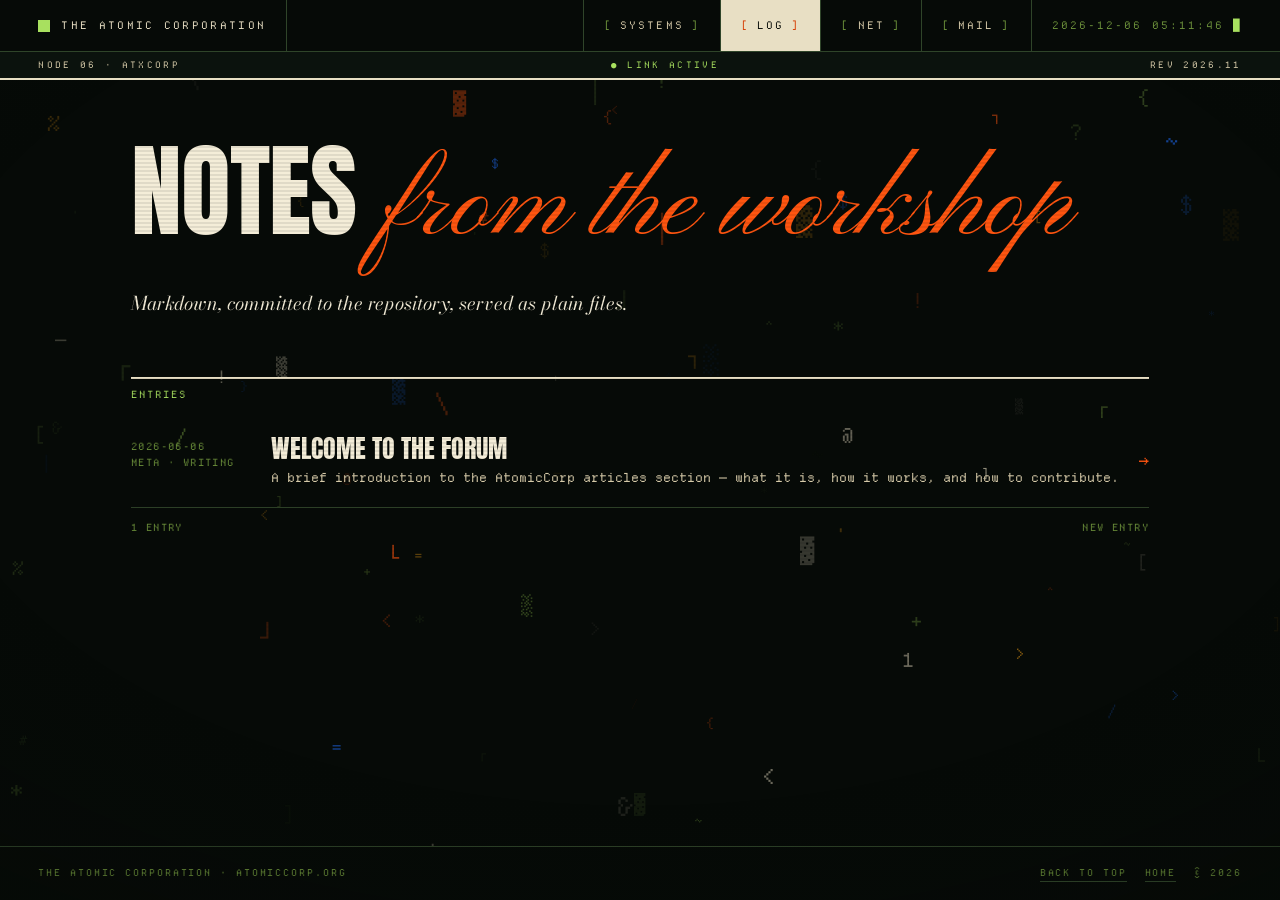
==== commit de54c5b9: "Go dark: cyberpunk terminal, globe as hero backdrop, glyph storm Moves the site from cream paper to " ====
--- a/articles/index.html
+++ b/articles/index.html
@@ -12,18 +12,30 @@
 <script>document.documentElement.className+=" js";</script>
 </head>
 <body>
+<canvas id="glyphs" aria-hidden="true"></canvas>
+<div class="vignette" aria-hidden="true"></div>
 <a class="skip" href="#main">Skip to content</a>
 
 <header class="bar">
-    <div class="bar-mark"><span class="sq"></span><span>The Atomic Corporation</span></div>
-    <nav class="bar-nav" aria-label="Primary">
-        <a href="../index.html#systems">Systems</a>
-        <a href="." aria-current="page">Writing</a>
-        <a href="../cloud/">Cloud</a>
-        <a href="../contact/">Contact</a>
-    </nav>
-    <div class="bar-clock"><span data-clock>----</span></div>
-    <button class="bar-toggle" type="button" aria-expanded="false" aria-controls="main">Index</button>
+    <div class="bar-main">
+        <div class="bar-mark">
+            <span class="blip"></span>
+            <b data-scramble="THE ATOMIC CORPORATION">THE ATOMIC CORPORATION</b>
+        </div>
+        <nav class="bar-nav" aria-label="Primary">
+            <a href="../index.html#systems"><span class="br">[</span><span data-scramble="SYSTEMS">SYSTEMS</span><span class="br">]</span></a>
+            <a href="../articles/" aria-current="page"><span class="br">[</span><span data-scramble="LOG">LOG</span><span class="br">]</span></a>
+            <a href="../cloud/"><span class="br">[</span><span data-scramble="NET">NET</span><span class="br">]</span></a>
+            <a href="../contact/"><span class="br">[</span><span data-scramble="MAIL">MAIL</span><span class="br">]</span></a>
+        </nav>
+        <div class="bar-clock"><span data-clock>----</span><span class="cur">&#9608;</span></div>
+        <button class="bar-toggle" type="button" aria-expanded="false" aria-controls="main">MENU</button>
+    </div>
+    <div class="bar-sub" aria-hidden="true">
+        <span>NODE 06 &middot; ATXCORP</span>
+        <span class="live">&#9679; LINK ACTIVE</span>
+        <span>REV 2026.11</span>
+    </div>
 </header>
 
 <main id="main">
@@ -55,6 +67,7 @@
     </div>
 </footer>
 
+<div class="scanlines" aria-hidden="true"></div>
 <script src="../assets/site.js"></script>
 <script>
 (function () {
--- a/assets/site.css
+++ b/assets/site.css
@@ -39,26 +39,26 @@
 }
 
 :root {
-    --paper: #f2e6c9;
-    --paper-2: #e9dbb6;
-    --paper-3: #f8f0dc;
-    --ink: #0c0c08;
-    --ink-2: #3b382c;
-    --ink-3: #5c5745;
-
-    --vermilion: #e8401a;
-    --vermilion-fill: #c73512;
-    --azure-fill: #1550c4;
-    --vermilion-dk: #b62c0c;
+    --void: #060a07;
+    --void-2: #0b120d;
+    --void-3: #111b14;
+    --green: #1c2b1c;
+    --green-2: #2f4429;
+    --olive: #4a5a22;
+    --acid: #a8e05f;
+    --moss: #6b8f3a;
+
+    --paper: #e8dfc4;
+    --paper-2: #d6caa9;
+    --paper-3: #f4edd8;
+    --ink: #060a07;
+
+    --orange: #ff5510;
+    --orange-dk: #d63f06;
     --amber: #f0a018;
-    --olive: #4a4a24;
-    --azure: #1f6feb;
-    --teal: #23302e;
-    --teal-2: #354746;
-    --sea: #6e7b7b;
-
-    --rule: #c9b98f;
-    --rule-2: #a89873;
+    --blue: #1f6fff;
+    --blue-dk: #0b46c4;
+    --red: #ff2d2d;
 
     --display: "Anton", "Arial Narrow", Impact, sans-serif;
     --serif: "Bodoni Moda", Georgia, serif;
@@ -80,16 +80,17 @@
 html {
     -webkit-text-size-adjust: 100%;
     scroll-behavior: smooth;
-    scrollbar-color: var(--vermilion) var(--paper);
+    scrollbar-color: var(--orange) var(--void);
     scrollbar-width: thin;
+    background: var(--void);
 }
 
 body {
     display: flex;
     flex-direction: column;
     min-height: 100vh;
-    background: var(--paper);
-    color: var(--ink);
+    background: var(--void);
+    color: var(--paper);
     font-family: var(--mono);
     font-size: 15px;
     line-height: 1.6;
@@ -98,12 +99,12 @@
 }
 
 ::selection {
-    background: var(--vermilion);
-    color: var(--paper-3);
+    background: var(--orange);
+    color: var(--void);
 }
 
 :focus-visible {
-    outline: 3px solid var(--azure);
+    outline: 2px solid var(--acid);
     outline-offset: 3px;
 }
 
@@ -120,7 +121,11 @@
 }
 
 main {
+    display: flex;
+    flex-direction: column;
     flex: 1 0 auto;
+    position: relative;
+    z-index: 2;
 }
 
 .skip {
@@ -129,8 +134,8 @@
     top: -80px;
     z-index: 999;
     padding: 12px 18px;
-    background: var(--ink);
-    color: var(--paper);
+    background: var(--acid);
+    color: var(--void);
     font-size: 11px;
     letter-spacing: 0.16em;
     text-transform: uppercase;
@@ -140,81 +145,190 @@
     top: 0;
 }
 
-/* ── top bar ──────────────────────────────────────────────── */
+/* ── global fixed layers ──────────────────────────────────── */
+
+#glyphs {
+    position: fixed;
+    inset: 0;
+    width: 100%;
+    height: 100%;
+    z-index: 1;
+    pointer-events: none;
+}
+
+#heroGlyphs {
+    position: absolute;
+    inset: 0;
+    width: 100%;
+    height: 100%;
+    z-index: 2;
+    pointer-events: none;
+}
+
+.scanlines {
+    position: fixed;
+    inset: 0;
+    z-index: 60;
+    pointer-events: none;
+    background-image: repeating-linear-gradient(
+        to bottom,
+        rgba(0, 0, 0, 0) 0px,
+        rgba(0, 0, 0, 0) 2px,
+        rgba(0, 0, 0, 0.28) 3px,
+        rgba(0, 0, 0, 0) 4px
+    );
+    mix-blend-mode: multiply;
+    opacity: 0.55;
+}
+
+.vignette {
+    position: fixed;
+    inset: 0;
+    z-index: 55;
+    pointer-events: none;
+    background: radial-gradient(125% 105% at 50% 42%, rgba(6, 10, 7, 0) 45%, rgba(6, 10, 7, 0.45) 100%);
+}
+
+/* ── navbar ───────────────────────────────────────────────── */
 
 .bar {
     position: sticky;
     top: 0;
-    z-index: 80;
-    display: flex;
-    align-items: stretch;
-    min-height: 48px;
-    background: var(--paper);
-    border-bottom: 2px solid var(--ink);
+    z-index: 90;
+    background: var(--void);
+    border-bottom: 2px solid var(--paper);
     font-size: 10.5px;
     letter-spacing: 0.2em;
     text-transform: uppercase;
 }
 
+.bar-main {
+    display: flex;
+    align-items: stretch;
+    min-height: 52px;
+    border-bottom: 1px solid var(--green-2);
+}
+
 .bar-mark {
     display: flex;
     align-items: center;
-    gap: 10px;
-    padding: 0 var(--pad) 0 0;
+    gap: 11px;
+    padding: 0 20px 0 var(--pad);
+    border-right: 1px solid var(--green-2);
     white-space: nowrap;
 }
 
-.bar-mark .sq {
-    width: 11px;
-    height: 11px;
-    background: var(--vermilion);
+.bar-mark .blip {
+    width: 12px;
+    height: 12px;
+    background: var(--acid);
+    animation: blip 2.4s steps(1) infinite;
     flex: none;
 }
 
+@keyframes blip {
+    0%, 46% { background: var(--acid); }
+    47%, 55% { background: var(--orange); }
+    56%, 100% { background: var(--acid); }
+}
+
+.bar-mark b {
+    font-weight: 400;
+    letter-spacing: 0.22em;
+}
+
 .bar-nav {
     display: flex;
     margin-left: auto;
 }
 
 .bar-nav a {
+    position: relative;
     display: flex;
     align-items: center;
-    justify-content: center;
-    min-width: 104px;
-    padding: 0 16px;
-    border-left: 1px solid var(--rule);
-    color: var(--ink-2);
-    transition: background 0.15s ease, color 0.15s ease;
+    gap: 7px;
+    padding: 0 20px;
+    border-left: 1px solid var(--green-2);
+    color: var(--paper-2);
+    transition: color 0.12s ease, background 0.12s ease;
+}
+
+.bar-nav a .br {
+    color: var(--moss);
+    transition: color 0.12s ease;
 }
 
 .bar-nav a:hover {
-    background: var(--ink);
-    color: var(--paper);
+    background: var(--orange);
+    color: var(--void);
+}
+
+.bar-nav a:hover .br {
+    color: var(--void);
 }
 
 .bar-nav a[aria-current="page"] {
-    background: var(--vermilion);
-    color: var(--paper-3);
+    background: var(--paper);
+    color: var(--void);
+}
+
+.bar-nav a[aria-current="page"] .br {
+    color: var(--orange-dk);
 }
 
 .bar-clock {
     display: flex;
     align-items: center;
-    padding: 0 var(--pad);
-    border-left: 1px solid var(--rule);
-    color: var(--ink-2);
+    gap: 8px;
+    padding: 0 var(--pad) 0 20px;
+    border-left: 1px solid var(--green-2);
+    color: var(--moss);
     font-variant-numeric: tabular-nums;
     white-space: nowrap;
+}
+
+.bar-clock .cur {
+    color: var(--acid);
+    animation: cur 1.1s steps(1) infinite;
+}
+
+@keyframes cur {
+    0%, 49% { opacity: 1; }
+    50%, 100% { opacity: 0; }
+}
+
+.bar-sub {
+    display: flex;
+    align-items: center;
+    justify-content: space-between;
+    gap: 20px;
+    min-height: 26px;
+    padding: 0 var(--pad);
+    font-size: 9px;
+    letter-spacing: 0.26em;
+    color: var(--moss);
+    background: var(--void-2);
+    overflow: hidden;
+    white-space: nowrap;
+}
+
+.bar-sub span {
+    color: var(--paper-2);
+}
+
+.bar-sub .live {
+    color: var(--acid);
 }
 
 .bar-toggle {
     display: none;
     align-items: center;
     justify-content: center;
-    width: 54px;
+    width: 56px;
     border: 0;
-    border-left: 1px solid var(--rule);
+    border-left: 1px solid var(--green-2);
     background: transparent;
+    color: var(--paper);
     font-family: var(--mono);
     font-size: 10.5px;
     letter-spacing: 0.14em;
@@ -227,6 +341,8 @@
     max-width: var(--max);
     margin: 0 auto;
     padding: 0 var(--pad);
+    position: relative;
+    z-index: 2;
 }
 
 .shell--doc {
@@ -238,103 +354,139 @@
 .hero {
     position: relative;
     overflow: hidden;
-    border-bottom: 2px solid var(--ink);
-    background:
-        radial-gradient(120% 90% at 78% 8%, rgba(240, 160, 24, 0.32) 0%, rgba(240, 160, 24, 0) 55%),
-        radial-gradient(90% 80% at 10% 94%, rgba(232, 64, 26, 0.18) 0%, rgba(232, 64, 26, 0) 60%),
-        var(--paper);
-}
-
-.hero::after {
+    min-height: min(92vh, 880px);
+    display: flex;
+    align-items: center;
+    border-bottom: 2px solid var(--paper);
+    background: var(--void);
+    isolation: isolate;
+}
+
+.hero-art {
+    position: absolute;
+    inset: 0;
+    z-index: 0;
+    background-image: url("../images/7Plague.jpg");
+    background-size: cover;
+    background-position: center 35%;
+    opacity: 0.32;
+    filter: contrast(1.4) brightness(0.45) hue-rotate(38deg) saturate(1.4);
+    mix-blend-mode: screen;
+}
+
+.hero-art::after {
     content: "";
     position: absolute;
     inset: 0;
+    background: radial-gradient(90% 80% at 50% 50%, rgba(6, 10, 7, 0.15) 0%, rgba(6, 10, 7, 0.92) 78%);
+}
+
+#globe {
+    position: absolute;
+    inset: 0;
+    width: 100%;
+    height: 100%;
+    z-index: 1;
+}
+
+.hero-grid > div:first-child {
+    position: relative;
+}
+
+.hero-grid > div:first-child::before {
+    content: "";
+    position: absolute;
+    inset: -40px -60px -40px -60px;
+    z-index: -1;
+    background: radial-gradient(64% 74% at 34% 50%, rgba(6, 10, 7, 0.82) 0%, rgba(6, 10, 7, 0.42) 58%, rgba(6, 10, 7, 0) 100%);
     pointer-events: none;
-    background-image: radial-gradient(circle at 1px 1px, rgba(12, 12, 8, 0.13) 1px, transparent 0);
-    background-size: 4px 4px;
-    opacity: 0.45;
-    mix-blend-mode: multiply;
 }
 
 .hero-grid {
     position: relative;
-    z-index: 2;
+    z-index: 3;
     display: grid;
-    grid-template-columns: minmax(0, 1.06fr) minmax(0, 0.94fr);
-    gap: clamp(20px, 3.4vw, 54px);
+    grid-template-columns: minmax(0, 1.15fr) minmax(0, 0.85fr);
+    gap: clamp(18px, 3vw, 48px);
+    align-items: end;
+    width: 100%;
+    padding: clamp(40px, 7vw, 90px) 0 clamp(30px, 4vw, 54px);
+}
+
+.mast-kicker {
+    display: inline-flex;
     align-items: center;
-    padding: clamp(26px, 4.2vw, 62px) 0 clamp(26px, 3.6vw, 48px);
-}
-
-.mast-kicker {
+    gap: 10px;
+    margin-bottom: 14px;
+    font-size: 10px;
+    letter-spacing: 0.3em;
+    text-transform: uppercase;
+    color: var(--acid);
+}
+
+.mast-kicker .sq {
+    width: 8px;
+    height: 8px;
+    background: var(--orange);
+}
+
+h1.mast {
     position: relative;
-    display: block;
-    margin-bottom: 16px;
-    padding-left: 0;
-    font-size: 10.5px;
-    letter-spacing: 0.24em;
-    text-transform: uppercase;
-    color: var(--ink-2);
-}
-
-.mast-kicker .sq {
-    position: absolute;
-    left: -19px;
-    top: 50%;
-    transform: translateY(-50%);
-    width: 9px;
-    height: 9px;
-    background: var(--vermilion);
-}
-
-.mast-kicker b {
-    font-weight: 400;
-    color: var(--vermilion-dk);
-}
-
-h1.mast {
     font-family: var(--display);
     font-weight: 400;
-    font-size: clamp(44px, 8.3vw, 118px);
-    line-height: 0.87;
+    font-size: clamp(52px, 11.4vw, 152px);
+    line-height: 0.84;
     letter-spacing: -0.015em;
     text-transform: uppercase;
-    color: var(--ink);
+    color: var(--paper-3);
     margin: 0;
+    text-shadow: 0 0 40px rgba(168, 224, 95, 0.18);
 }
 
 h1.mast .l2 {
     display: block;
-    color: var(--vermilion);
+    color: var(--orange);
+}
+
+h1.mast.glitch {
+    animation: hshift 7s steps(1) infinite;
+}
+
+@keyframes hshift {
+    0%, 92%, 100% { transform: translate(0, 0); }
+    93% { transform: translate(-3px, 1px); }
+    94% { transform: translate(3px, -1px); }
+    95% { transform: translate(-2px, 0); }
+    96% { transform: translate(0, 0); }
 }
 
 .script-line {
     font-family: var(--script);
-    font-size: clamp(28px, 4.2vw, 56px);
+    font-size: clamp(26px, 3.8vw, 50px);
     line-height: 1;
-    color: var(--ink);
-    margin: 0.1em 0 0 0.06em;
+    color: var(--paper);
+    margin: 0.12em 0 0 0.05em;
     transform: rotate(-1.6deg);
     transform-origin: left center;
 }
 
 .script-line .dot {
-    color: var(--vermilion);
+    color: var(--orange);
 }
 
 .hero-rule {
-    height: 2px;
-    background: var(--ink);
-    margin: 16px 0 14px;
-    max-width: 560px;
+    height: 1px;
+    background: var(--orange);
+    margin: 20px 0 16px;
+    max-width: 380px;
 }
 
 .hero-line {
     font-family: var(--serif);
-    font-size: clamp(16px, 1.55vw, 21px);
-    line-height: 1.4;
-    color: var(--ink);
-    max-width: 34ch;
+    font-size: clamp(15px, 1.4vw, 19px);
+    line-height: 1.45;
+    color: var(--paper-2);
+    max-width: 42ch;
 }
 
 .hero-actions {
@@ -344,197 +496,152 @@
     margin-top: 24px;
 }
 
-.globe-plate {
+/* hero side rail */
+
+.hero-rail {
+    align-self: end;
+    justify-self: end;
+    text-align: right;
+    font-size: 9.5px;
+    letter-spacing: 0.22em;
+    text-transform: uppercase;
+    color: var(--moss);
+    line-height: 2.1;
+}
+
+.hero-rail b {
+    display: block;
+    font-weight: 400;
+    color: var(--acid);
+    font-size: 28px;
+    letter-spacing: 0.04em;
+    line-height: 1;
+    margin-bottom: 6px;
+}
+
+/* ── buttons ──────────────────────────────────────────────── */
+
+.btn {
     position: relative;
-    background: var(--teal);
-    border: 2px solid var(--ink);
-    box-shadow: 10px 10px 0 var(--vermilion);
-}
-
-.globe-head {
-    display: flex;
-    justify-content: space-between;
-    align-items: center;
-    gap: 12px;
-    padding: 8px 12px;
-    background: var(--ink);
-    color: var(--paper);
-    font-size: 10px;
-    letter-spacing: 0.2em;
-    text-transform: uppercase;
-    border-bottom: 1px solid var(--teal-2);
-}
-
-.globe-head .a {
-    color: var(--amber);
-}
-
-.globe-stage {
-    position: relative;
-    aspect-ratio: 1 / 1;
-    overflow: hidden;
-}
-
-#globe {
-    width: 100%;
-    height: 100%;
-}
-
-.globe-foot {
-    display: flex;
-    justify-content: space-between;
-    align-items: center;
-    gap: 12px;
-    padding: 7px 12px;
-    border-top: 1px solid var(--teal-2);
-    color: #9fb0ac;
-    font-size: 9.5px;
-    letter-spacing: 0.18em;
-    text-transform: uppercase;
-}
-
-.globe-foot b {
-    font-weight: 400;
-    color: var(--amber);
-}
-
-/* ── buttons ──────────────────────────────────────────────── */
-
-.btn {
     display: inline-flex;
     align-items: center;
     gap: 12px;
     min-height: 46px;
     padding: 0 20px;
-    border: 2px solid var(--ink);
+    border: 1px solid var(--paper);
     font-family: var(--mono);
     font-size: 10.5px;
     line-height: 1;
     letter-spacing: 0.18em;
     text-transform: uppercase;
-    color: var(--ink);
-    background: transparent;
+    color: var(--paper);
+    background: rgba(6, 10, 7, 0.55);
     cursor: pointer;
-    transition: background 0.16s ease, color 0.16s ease, transform 0.1s ease;
+    transition: background 0.14s ease, color 0.14s ease, border-color 0.14s ease;
+}
+
+.btn .k {
+    color: var(--orange);
 }
 
 .btn:hover {
-    background: var(--ink);
-    color: var(--paper);
-}
-
-.btn:active {
-    transform: translateY(2px);
+    background: var(--acid);
+    border-color: var(--acid);
+    color: var(--void);
+}
+
+.btn:hover .k {
+    color: var(--void);
 }
 
 .btn-fill {
-    background: var(--ink);
-    border-color: var(--ink);
-    color: var(--paper-3);
+    background: var(--orange);
+    border-color: var(--orange);
+    color: var(--void);
+}
+
+.btn-fill .k {
+    color: var(--void);
 }
 
 .btn-fill:hover {
-    background: var(--ink);
-    border-color: var(--ink);
-}
-
-.btn .k {
-    color: var(--vermilion-dk);
-}
-
-.btn-fill .k {
-    color: var(--amber);
-}
-
-.btn:hover .k {
-    color: var(--amber);
-}
-
-/* ── marquee ──────────────────────────────────────────────── */
-
-.marquee {
-    position: relative;
+    background: var(--paper);
+    border-color: var(--paper);
+}
+
+/* ── floppy disks ─────────────────────────────────────────── */
+
+.floppy {
+    position: absolute;
+    z-index: 2;
+    width: clamp(90px, 11vw, 170px);
+    image-rendering: pixelated;
+    pointer-events: none;
+    opacity: 0.95;
+    filter: drop-shadow(0 0 6px rgba(168, 224, 95, 0.18));
+}
+
+.floppy-a {
+    top: 6%;
+    right: 3%;
+    transform: rotate(8deg);
+    animation: bob 9s ease-in-out infinite;
+}
+
+.floppy-b {
+    bottom: 10%;
+    right: 8%;
+    transform: rotate(-11deg) scale(0.72);
+    animation: bob 11s ease-in-out infinite reverse;
+}
+
+@keyframes bob {
+    0%, 100% { translate: 0 0; }
+    50% { translate: 0 -14px; }
+}
+
+/* ── horizontal interference bands ────────────────────────── */
+
+.bands {
+    position: absolute;
+    inset: 0;
+    z-index: 1;
+    pointer-events: none;
     overflow: hidden;
-    isolation: isolate;
-    border-bottom: 2px solid var(--ink);
-    background: var(--vermilion-fill);
-    color: var(--paper-3);
-    padding: 10px 0;
-    font-family: var(--display);
-    font-size: clamp(16px, 1.9vw, 24px);
-    letter-spacing: 0.02em;
-    text-transform: uppercase;
-    white-space: nowrap;
-}
-
-.marquee-track {
-    display: inline-flex;
-    animation: marquee 26s linear infinite;
-    will-change: transform;
-}
-
-.marquee::before,
-.marquee::after {
-    content: "";
+}
+
+.bands i {
     position: absolute;
-    top: 0;
-    bottom: 0;
-    width: clamp(28px, 5vw, 70px);
-    z-index: 2;
-    pointer-events: none;
-}
-
-.marquee::before {
     left: 0;
-    background: linear-gradient(90deg, var(--vermilion-fill), rgba(199, 53, 18, 0));
-}
-
-.marquee::after {
     right: 0;
-    background: linear-gradient(270deg, var(--vermilion-fill), rgba(199, 53, 18, 0));
-}
-
-.marquee-track span {
-    padding: 0;
-}
-
-.marquee-track i {
-    color: var(--paper-2);
-    font-style: normal;
-    padding: 0 22px;
-}
-
-@keyframes marquee {
-    to {
-        transform: translateX(-50%);
-    }
-}
-
-/* ── flow band ────────────────────────────────────────────── */
-
-.flow {
-    position: relative;
-    height: 128px;
-    border-bottom: 2px solid var(--ink);
-    background: var(--ink);
-    overflow: hidden;
-}
-
-#flow {
-    width: 100%;
-    height: 100%;
-    display: block;
-}
-
-/* ── systems ──────────────────────────────────────────────── */
+    height: 1px;
+    background: var(--acid);
+    opacity: 0.28;
+    animation: sweep 9s linear infinite;
+}
+
+.bands i:nth-child(1) { top: 22%; animation-delay: 0s; }
+.bands i:nth-child(2) { top: 48%; animation-delay: -2s; height: 2px; background: var(--orange); }
+.bands i:nth-child(3) { top: 71%; animation-delay: -4s; }
+.bands i:nth-child(4) { display: none; }
+
+@keyframes sweep {
+    0% { transform: translateX(-30%) scaleX(0.4); opacity: 0; }
+    12% { opacity: 0.6; }
+    50% { transform: translateX(0) scaleX(1); opacity: 0.35; }
+    88% { opacity: 0.6; }
+    100% { transform: translateX(30%) scaleX(0.4); opacity: 0; }
+}
+
+/* ── sections ─────────────────────────────────────────────── */
 
 .section-head {
     display: flex;
     align-items: flex-end;
     justify-content: space-between;
     gap: 20px;
-    padding: clamp(32px, 4.4vw, 58px) 0 clamp(16px, 2vw, 26px);
-    border-bottom: 2px solid var(--ink);
+    padding: clamp(38px, 5vw, 70px) 0 clamp(16px, 2vw, 24px);
+    border-bottom: 2px solid var(--paper);
 }
 
 h2.display {
@@ -544,6 +651,7 @@
     line-height: 0.86;
     letter-spacing: -0.01em;
     text-transform: uppercase;
+    color: var(--paper-3);
     margin: 0;
 }
 
@@ -551,35 +659,48 @@
     font-family: var(--script);
     font-style: normal;
     text-transform: none;
-    color: var(--vermilion);
+    color: var(--orange);
     font-size: 1.14em;
     letter-spacing: 0;
 }
 
 .section-meta {
-    font-size: 10.5px;
-    letter-spacing: 0.2em;
-    text-transform: uppercase;
-    color: var(--ink-2);
+    font-size: 10px;
+    letter-spacing: 0.24em;
+    text-transform: uppercase;
+    color: var(--moss);
     text-align: right;
     white-space: nowrap;
 }
 
+.section-meta b {
+    font-weight: 400;
+    color: var(--acid);
+}
+
+/* ── systems ──────────────────────────────────────────────── */
+
+#systems {
+    position: relative;
+    background: rgba(6, 10, 7, 0.55);
+}
+
 .sys {
-    border-bottom: 2px solid var(--ink);
+    border-bottom: 2px solid var(--paper);
 }
 
 .sys a {
     position: relative;
     display: grid;
-    grid-template-columns: 4.2em minmax(0, 0.86fr) minmax(0, 1.62fr) 5.2em;
+    grid-template-columns: 4.2em minmax(0, 0.86fr) minmax(0, 1.6fr) 5.2em;
     gap: clamp(10px, 1.6vw, 26px);
     align-items: baseline;
-    padding: clamp(13px, 1.6vw, 21px) 0;
-    border-bottom: 1px solid var(--rule);
+    padding: clamp(13px, 1.7vw, 22px) 0;
+    border-bottom: 1px solid var(--green-2);
     overflow: hidden;
     isolation: isolate;
-    transition: color 0.22s ease, padding-left 0.22s ease;
+    color: var(--paper);
+    transition: color 0.16s ease, padding-left 0.16s ease;
 }
 
 .sys a:last-child {
@@ -591,134 +712,137 @@
     position: absolute;
     inset: 0;
     z-index: -1;
-    transform: translateY(101%);
-    transition: transform 0.42s cubic-bezier(0.22, 1, 0.36, 1);
+    transform: translateX(-101%);
+    transition: transform 0.4s cubic-bezier(0.22, 1, 0.36, 1);
 }
 
 .sys a:hover::before,
 .sys a:focus-visible::before {
-    transform: translateY(0);
+    transform: translateX(0);
 }
 
 .sys a:hover,
 .sys a:focus-visible {
-    color: var(--paper-3);
+    color: var(--void);
     padding-left: 14px;
 }
 
 .sys a:hover .sys-job,
+.sys a:hover .sys-tag,
 .sys a:focus-visible .sys-job,
-.sys a:hover .sys-tag,
 .sys a:focus-visible .sys-tag {
-    color: var(--paper-3);
+    color: var(--void);
 }
 
 .sys a:hover .sys-no,
 .sys a:focus-visible .sys-no {
-    color: var(--amber);
-}
-
-.sys-1::before { background: var(--vermilion-fill); }
-.sys-2::before { background: var(--azure-fill); }
-.sys-3::before { background: var(--olive); }
+    color: var(--void);
+}
+
+.sys-1::before { background: var(--acid); }
+.sys-2::before { background: var(--blue); }
+.sys-3::before { background: var(--orange); }
 .sys-4::before { background: var(--amber); }
-.sys-5::before { background: var(--teal); }
-.sys-6::before { background: var(--vermilion-dk); }
-
-.sys a:hover.sys-4,
-.sys a:focus-visible.sys-4 {
-    color: var(--ink);
-}
-
-.sys a:hover.sys-4 .sys-job,
-.sys a:focus-visible.sys-4 .sys-job,
-.sys a:hover.sys-4 .sys-tag,
-.sys a:focus-visible.sys-4 .sys-tag {
-    color: var(--ink-2);
-}
-
-.sys a:hover.sys-4 .sys-no,
-.sys a:focus-visible.sys-4 .sys-no {
-    color: var(--vermilion-dk);
+.sys-5::before { background: var(--paper); }
+.sys-6::before { background: var(--moss); }
+
+.sys-2:hover, .sys-2:focus-visible,
+.sys-2:hover .sys-job, .sys-2:hover .sys-tag,
+.sys-2:focus-visible .sys-job, .sys-2:focus-visible .sys-tag {
+    color: var(--paper-3);
+}
+
+.sys-2:hover .sys-no, .sys-2:focus-visible .sys-no {
+    color: var(--paper-3);
 }
 
 .sys-no {
     font-family: var(--display);
     font-size: clamp(18px, 2vw, 28px);
     line-height: 1;
-    color: var(--vermilion);
+    color: var(--orange);
     letter-spacing: 0.02em;
 }
 
 .sys-name {
-    position: relative;
     font-family: var(--display);
     font-size: clamp(21px, 2.8vw, 40px);
     line-height: 0.94;
     letter-spacing: 0.005em;
     text-transform: uppercase;
-    transition: padding-right 0.2s ease;
-}
-
-.sys-name::after {
-    content: "\2192";
-    position: absolute;
-    right: 0;
-    top: 50%;
-    transform: translate(-8px, -50%);
-    font-family: var(--mono);
-    font-size: 0.44em;
-    opacity: 0;
-    transition: opacity 0.18s ease, transform 0.18s ease;
-}
-
-.sys a:hover .sys-name::after,
-.sys a:focus-visible .sys-name::after {
-    opacity: 1;
-    transform: translate(0, -50%);
 }
 
 .sys-job {
     font-size: 12.5px;
     line-height: 1.5;
-    color: var(--ink-2);
-    transition: color 0.22s ease;
+    color: var(--paper-2);
+    transition: color 0.16s ease;
 }
 
 .sys-tag {
     justify-self: end;
     align-self: center;
     padding: 3px 8px;
-    border: 1px solid var(--rule-2);
+    border: 1px solid var(--green-2);
     font-size: 9.5px;
     letter-spacing: 0.16em;
     text-transform: uppercase;
     text-align: right;
-    color: var(--ink-2);
+    color: var(--moss);
     white-space: nowrap;
-    transition: color 0.22s ease, border-color 0.22s ease;
-}
-
-.sys a:hover .sys-tag,
-.sys a:focus-visible .sys-tag {
-    border-color: rgba(248, 240, 220, 0.6);
+    transition: color 0.16s ease, border-color 0.16s ease;
+}
+
+.sys a:hover .sys-tag {
+    border-color: currentColor;
 }
 
 /* ── contact band ─────────────────────────────────────────── */
 
 .contact-band {
-    background: var(--teal);
-    color: var(--paper);
-    border-bottom: 2px solid var(--ink);
+    position: relative;
+    flex: 1 0 auto;
+    display: flex;
+    align-items: center;
+    background: var(--void-2);
+    border-bottom: 2px solid var(--paper);
+    overflow: hidden;
 }
 
 .contact-band .shell {
+    width: 100%;
+}
+
+.contact-band::before {
+    content: "";
+    position: absolute;
+    inset: 0;
+    background-image: url("../images/GDWrath.png");
+    background-size: cover;
+    background-position: center 30%;
+    opacity: 0.28;
+    filter: contrast(1.3) brightness(0.6) hue-rotate(70deg) saturate(1.6);
+    mix-blend-mode: screen;
+}
+
+.contact-band::after {
+    content: "";
+    position: absolute;
+    inset: 0;
+    z-index: 1;
+    pointer-events: none;
+    background: linear-gradient(90deg, rgba(6, 10, 7, 0.9) 0%, rgba(6, 10, 7, 0.72) 55%, rgba(6, 10, 7, 0.62) 100%);
+}
+
+.contact-band .shell {
+    position: relative;
+    z-index: 2;
     display: grid;
     grid-template-columns: minmax(0, 1fr) auto;
     gap: clamp(24px, 4vw, 60px);
     align-items: center;
-    padding-top: clamp(36px, 5vw, 70px);
-    padding-bottom: clamp(36px, 5vw, 70px);
+    padding-top: clamp(40px, 5.6vw, 78px);
+    padding-bottom: clamp(40px, 5.6vw, 78px);
 }
 
 .contact-band h2 {
@@ -728,12 +852,13 @@
     line-height: 0.88;
     text-transform: uppercase;
     margin: 0 0 8px;
+    color: var(--paper-3);
 }
 
 .contact-band .script {
     font-family: var(--script);
-    font-size: clamp(26px, 3.4vw, 44px);
-    color: var(--amber);
+    font-size: clamp(24px, 3.2vw, 42px);
+    color: var(--acid);
     line-height: 1.1;
     transform: rotate(-1.4deg);
     transform-origin: left center;
@@ -744,20 +869,20 @@
 .contact-band .mail {
     font-family: var(--mono);
     font-size: clamp(14px, 1.7vw, 20px);
-    border-bottom: 2px solid var(--amber);
+    border-bottom: 2px solid var(--orange);
     color: var(--paper-3);
     display: inline-block;
 }
 
 .contact-band .mail:hover {
-    background: var(--amber);
-    color: var(--ink);
+    background: var(--orange);
+    color: var(--void);
 }
 
 .contact-links {
     display: flex;
     flex-direction: column;
-    min-width: 220px;
+    min-width: 230px;
 }
 
 .contact-links a {
@@ -765,27 +890,29 @@
     justify-content: space-between;
     gap: 18px;
     padding: 9px 0;
-    border-bottom: 1px solid rgba(242, 230, 201, 0.22);
+    border-bottom: 1px solid var(--green-2);
     font-size: 11px;
     letter-spacing: 0.16em;
     text-transform: uppercase;
     color: var(--paper-2);
-    transition: color 0.15s ease, padding-left 0.15s ease;
+    transition: color 0.14s ease, padding-left 0.14s ease;
 }
 
 .contact-links a:hover {
-    color: var(--amber);
+    color: var(--acid);
     padding-left: 6px;
 }
 
 .contact-links a span:last-child {
-    color: var(--sea);
+    color: var(--moss);
 }
 
 /* ── footer ───────────────────────────────────────────────── */
 
 .foot {
     flex-shrink: 0;
+    position: relative;
+    z-index: 2;
     display: flex;
     flex-wrap: wrap;
     justify-content: space-between;
@@ -795,20 +922,22 @@
     max-width: var(--max);
     margin: 0 auto;
     width: 100%;
-    font-size: 10px;
-    letter-spacing: 0.16em;
-    text-transform: uppercase;
-    color: var(--ink-2);
+    font-size: 9.5px;
+    letter-spacing: 0.2em;
+    text-transform: uppercase;
+    color: var(--moss);
+    background: var(--void);
+    border-top: 1px solid var(--green-2);
 }
 
 .foot a {
-    border-bottom: 1px solid var(--rule-2);
+    border-bottom: 1px solid var(--green-2);
     padding-bottom: 1px;
 }
 
 .foot a:hover {
-    color: var(--vermilion-dk);
-    border-bottom-color: var(--vermilion);
+    color: var(--acid);
+    border-bottom-color: var(--acid);
 }
 
 .foot .set {
@@ -826,10 +955,11 @@
 .page-head h1 {
     font-family: var(--display);
     font-weight: 400;
-    font-size: clamp(40px, 8vw, 116px);
+    font-size: clamp(40px, 8vw, 112px);
     line-height: 0.92;
     letter-spacing: -0.01em;
     text-transform: uppercase;
+    color: var(--paper-3);
     margin: 0;
 }
 
@@ -837,7 +967,7 @@
     font-family: var(--script);
     font-style: normal;
     text-transform: none;
-    color: var(--vermilion);
+    color: var(--orange);
     font-size: 1.08em;
 }
 
@@ -845,7 +975,7 @@
     font-family: var(--serif);
     font-style: italic;
     font-size: clamp(15px, 1.5vw, 19px);
-    color: var(--ink-2);
+    color: var(--paper-3);
     margin-top: 30px;
     max-width: 44ch;
 }
@@ -862,14 +992,14 @@
 
 .doc-rail {
     position: sticky;
-    top: 66px;
+    top: 92px;
 }
 
 .doc {
     max-width: 68ch;
     font-size: 15px;
     line-height: 1.78;
-    color: var(--ink-2);
+    color: var(--paper-2);
 }
 
 .doc > * + * {
@@ -883,10 +1013,10 @@
     line-height: 1;
     text-transform: uppercase;
     letter-spacing: 0.01em;
-    color: var(--ink);
+    color: var(--paper-3);
     margin-top: 1.9em;
     padding-top: 0.6em;
-    border-top: 2px solid var(--ink);
+    border-top: 2px solid var(--paper);
 }
 
 .doc h3 {
@@ -894,7 +1024,7 @@
     font-size: 12px;
     letter-spacing: 0.18em;
     text-transform: uppercase;
-    color: var(--vermilion-dk);
+    color: var(--acid);
     margin-top: 1.6em;
 }
 
@@ -908,29 +1038,29 @@
 }
 
 .doc li::marker {
-    color: var(--vermilion);
+    color: var(--orange);
 }
 
 .doc strong {
     font-weight: 400;
-    color: var(--ink);
-    background: linear-gradient(transparent 58%, rgba(240, 160, 24, 0.45) 58%);
+    color: var(--paper-3);
+    background: linear-gradient(transparent 58%, rgba(255, 85, 16, 0.35) 58%);
 }
 
 .doc a {
-    color: var(--ink);
-    border-bottom: 1px solid var(--vermilion);
+    color: var(--paper-3);
+    border-bottom: 1px solid var(--orange);
 }
 
 .doc a:hover {
-    background: var(--vermilion);
-    color: var(--paper-3);
+    background: var(--orange);
+    color: var(--void);
 }
 
 .doc blockquote {
-    border-left: 4px solid var(--vermilion);
+    border-left: 4px solid var(--orange);
     padding: 0.2em 0 0.2em 1em;
-    color: var(--ink);
+    color: var(--paper);
     font-style: italic;
     font-family: var(--serif);
 }
@@ -938,17 +1068,18 @@
 .doc code {
     font-family: var(--mono);
     font-size: 0.92em;
-    background: var(--paper-2);
+    background: var(--green);
     padding: 0.08em 0.34em;
-    border: 1px solid var(--rule);
+    border: 1px solid var(--green-2);
+    color: var(--acid);
 }
 
 .doc pre {
-    background: var(--ink);
-    color: var(--paper);
+    background: #000;
+    color: var(--acid);
     padding: 16px 18px;
     overflow-x: auto;
-    border-left: 4px solid var(--vermilion);
+    border-left: 4px solid var(--orange);
 }
 
 .doc pre code {
@@ -962,12 +1093,33 @@
 
 .doc hr {
     border: 0;
-    border-top: 1px solid var(--rule);
+    border-top: 1px solid var(--green-2);
     margin: 2em 0;
 }
 
+.doc--numbered {
+    counter-reset: sect;
+}
+
+.doc--numbered h2 {
+    counter-increment: sect;
+}
+
+.doc--numbered h2::before {
+    content: counter(sect, decimal-leading-zero);
+    display: inline-block;
+    min-width: 2.1em;
+    font-family: var(--mono);
+    font-size: 0.52em;
+    letter-spacing: 0.08em;
+    color: var(--orange);
+    vertical-align: 0.3em;
+}
+
+/* rail */
+
 .rail-block {
-    border-top: 2px solid var(--ink);
+    border-top: 2px solid var(--paper);
     padding-top: 9px;
 }
 
@@ -975,7 +1127,7 @@
     font-size: 10px;
     letter-spacing: 0.2em;
     text-transform: uppercase;
-    color: var(--vermilion-dk);
+    color: var(--acid);
     margin-bottom: 8px;
 }
 
@@ -991,15 +1143,15 @@
     font-size: 12.5px;
     letter-spacing: 0.02em;
     text-transform: uppercase;
-    color: var(--ink-2);
+    color: var(--paper-2);
 }
 
 .toc a:hover {
-    color: var(--vermilion-dk);
+    color: var(--orange);
 }
 
 .toc .n {
-    color: var(--ink-3);
+    color: var(--moss);
     font-variant-numeric: tabular-nums;
 }
 
@@ -1008,18 +1160,18 @@
     justify-content: space-between;
     gap: 10px;
     padding: 5px 0;
-    border-bottom: 1px solid var(--rule);
+    border-bottom: 1px solid var(--green-2);
     font-size: 10px;
     letter-spacing: 0.1em;
     text-transform: uppercase;
 }
 
 .rail-block dt {
-    color: var(--ink-3);
+    color: var(--moss);
 }
 
 .rail-block dd {
-    color: var(--ink);
+    color: var(--paper);
     text-align: right;
     white-space: nowrap;
 }
@@ -1029,7 +1181,7 @@
 .svc,
 .chan,
 .ledger {
-    border-top: 2px solid var(--ink);
+    border-top: 2px solid var(--paper);
 }
 
 .svc a {
@@ -1038,19 +1190,19 @@
     gap: 16px;
     align-items: baseline;
     padding: 15px 0;
-    border-bottom: 1px solid var(--rule);
-    transition: background 0.16s ease, padding-left 0.16s ease;
+    border-bottom: 1px solid var(--green-2);
+    transition: background 0.14s ease, padding-left 0.14s ease;
 }
 
 .svc a:hover {
-    background: var(--paper-3);
+    background: var(--void-3);
     padding-left: 8px;
 }
 
 .svc .n {
     font-family: var(--display);
     font-size: 13px;
-    color: var(--vermilion);
+    color: var(--orange);
     letter-spacing: 0.04em;
 }
 
@@ -1059,13 +1211,14 @@
     font-size: clamp(17px, 1.9vw, 24px);
     text-transform: uppercase;
     letter-spacing: 0.01em;
+    color: var(--paper-3);
 }
 
 .svc .d {
     display: block;
     font-family: var(--mono);
     font-size: 12px;
-    color: var(--ink-2);
+    color: var(--paper-2);
     margin-top: 3px;
     text-transform: none;
     letter-spacing: 0;
@@ -1074,7 +1227,7 @@
 .svc .p {
     font-size: 10px;
     letter-spacing: 0.12em;
-    color: var(--ink-3);
+    color: var(--acid);
     font-variant-numeric: tabular-nums;
     white-space: nowrap;
 }
@@ -1085,12 +1238,12 @@
     gap: 20px;
     align-items: start;
     padding: 20px 0;
-    border-bottom: 1px solid var(--rule);
-    transition: background 0.16s ease, padding-left 0.16s ease;
+    border-bottom: 1px solid var(--green-2);
+    transition: background 0.14s ease, padding-left 0.14s ease;
 }
 
 .ledger-item:hover {
-    background: var(--paper-3);
+    background: var(--void-3);
     padding-left: 8px;
 }
 
@@ -1099,7 +1252,7 @@
     font-size: 10px;
     letter-spacing: 0.14em;
     text-transform: uppercase;
-    color: var(--ink-3);
+    color: var(--moss);
     font-variant-numeric: tabular-nums;
 }
 
@@ -1109,20 +1262,21 @@
     font-size: clamp(17px, 2vw, 26px);
     line-height: 1.05;
     text-transform: uppercase;
+    color: var(--paper-3);
 }
 
 .ledger-item .sum {
     display: block;
     font-size: 12.5px;
-    color: var(--ink-2);
+    color: var(--paper-2);
     margin-top: 5px;
 }
 
 .ledger-item .arrow {
     align-self: center;
     font-size: 15px;
-    color: var(--vermilion);
-    transition: transform 0.16s ease;
+    color: var(--orange);
+    transition: transform 0.14s ease;
 }
 
 .ledger-item:hover .arrow {
@@ -1131,9 +1285,9 @@
 
 .empty {
     padding: 30px 0;
-    color: var(--ink-3);
+    color: var(--moss);
     font-size: 13px;
-    border-bottom: 1px solid var(--rule);
+    border-bottom: 1px solid var(--green-2);
 }
 
 .note-line {
@@ -1145,7 +1299,7 @@
     font-size: 10px;
     letter-spacing: 0.14em;
     text-transform: uppercase;
-    color: var(--ink-3);
+    color: var(--moss);
 }
 
 /* ── contact page ─────────────────────────────────────────── */
@@ -1159,13 +1313,13 @@
 }
 
 .col-head {
-    border-top: 2px solid var(--ink);
+    border-top: 2px solid var(--paper);
     padding-top: 8px;
     margin-bottom: 12px;
     font-size: 10px;
     letter-spacing: 0.2em;
     text-transform: uppercase;
-    color: var(--vermilion-dk);
+    color: var(--acid);
 }
 
 .contact-address {
@@ -1178,12 +1332,13 @@
 }
 
 .contact-address a {
-    border-bottom: 4px solid var(--vermilion);
+    border-bottom: 4px solid var(--orange);
+    color: var(--paper-3);
 }
 
 .contact-address a:hover {
-    background: var(--vermilion);
-    color: var(--paper-3);
+    background: var(--orange);
+    color: var(--void);
 }
 
 .copy-btn {
@@ -1191,26 +1346,26 @@
     align-items: center;
     min-height: 46px;
     padding: 0 18px;
-    border: 2px solid var(--ink);
+    border: 1px solid var(--paper);
     background: transparent;
     font-family: var(--mono);
     font-size: 10.5px;
     letter-spacing: 0.18em;
     text-transform: uppercase;
-    color: var(--ink);
+    color: var(--paper);
     cursor: pointer;
-    transition: background 0.16s ease, color 0.16s ease;
+    transition: background 0.14s ease, color 0.14s ease;
 }
 
 .copy-btn:hover {
-    background: var(--ink);
-    color: var(--paper);
+    background: var(--paper);
+    color: var(--void);
 }
 
 .copy-btn[data-done="1"] {
-    background: var(--olive);
-    border-color: var(--olive);
-    color: var(--paper-3);
+    background: var(--acid);
+    border-color: var(--acid);
+    color: var(--void);
 }
 
 .chan a,
@@ -1220,33 +1375,33 @@
     gap: 12px;
     align-items: baseline;
     padding: 13px 0;
-    border-bottom: 1px solid var(--rule);
-    color: var(--ink-2);
+    border-bottom: 1px solid var(--green-2);
+    color: var(--paper-2);
     transition: background 0.14s ease, padding-left 0.14s ease;
 }
 
 .chan a:hover {
-    background: var(--paper-3);
+    background: var(--void-3);
     padding-left: 8px;
-    color: var(--ink);
+    color: var(--paper-3);
 }
 
 .chan .k {
     font-size: 10px;
     letter-spacing: 0.16em;
     text-transform: uppercase;
-    color: var(--ink-3);
+    color: var(--moss);
 }
 
 .chan .v {
-    color: var(--ink);
+    color: var(--paper);
     word-break: break-word;
 }
 
 .chan .leader {
     align-self: end;
     height: 0.55em;
-    border-bottom: 1px dotted var(--rule-2);
+    border-bottom: 1px dotted var(--green-2);
     margin: 0 3px;
 }
 
@@ -1254,7 +1409,7 @@
     font-size: 9.5px;
     letter-spacing: 0.12em;
     text-transform: uppercase;
-    color: var(--ink-3);
+    color: var(--moss);
     text-align: right;
     white-space: nowrap;
 }
@@ -1264,18 +1419,62 @@
     flex-wrap: wrap;
     gap: 8px 20px;
     padding: 12px 0;
-    border-top: 2px solid var(--ink);
-    border-bottom: 1px solid var(--rule);
+    border-top: 2px solid var(--paper);
+    border-bottom: 1px solid var(--green-2);
     margin-bottom: 26px;
     font-size: 10px;
     letter-spacing: 0.16em;
     text-transform: uppercase;
-    color: var(--ink-3);
+    color: var(--moss);
 }
 
 .article-meta .tags {
     margin-left: auto;
-    color: var(--vermilion-dk);
+    color: var(--acid);
+}
+
+/* ── glitch text ──────────────────────────────────────────── */
+
+.glitch {
+    position: relative;
+}
+
+.glitch[data-text]::before,
+.glitch[data-text]::after {
+    content: attr(data-text);
+    position: absolute;
+    inset: 0;
+    pointer-events: none;
+    clip-path: inset(0 0 55% 0);
+}
+
+.glitch[data-text]::before {
+    color: var(--blue);
+    transform: translate(-2px, -1px);
+    opacity: 0.22;
+    animation: gl1 5.5s steps(1) infinite;
+}
+
+.glitch[data-text]::after {
+    color: var(--orange);
+    transform: translate(2px, 1px);
+    clip-path: inset(55% 0 0 0);
+    opacity: 0.28;
+    animation: gl2 4.2s steps(1) infinite;
+}
+
+@keyframes gl1 {
+    0%, 88%, 100% { transform: translate(-3px, -2px); }
+    89% { transform: translate(4px, 1px); }
+    91% { transform: translate(-6px, 0); }
+    93% { transform: translate(-3px, -2px); }
+}
+
+@keyframes gl2 {
+    0%, 84%, 100% { transform: translate(3px, 2px); }
+    85% { transform: translate(-5px, -1px); }
+    87% { transform: translate(6px, 0); }
+    89% { transform: translate(3px, 2px); }
 }
 
 /* ── reveal ───────────────────────────────────────────────── */
@@ -1301,11 +1500,13 @@
 @media (max-width: 1080px) {
     .hero-grid {
         grid-template-columns: 1fr;
-    }
-
-    .globe-plate {
-        max-width: 520px;
-        box-shadow: 7px 7px 0 var(--vermilion);
+        align-items: start;
+    }
+
+    .hero-rail {
+        justify-self: start;
+        text-align: left;
+        margin-top: 26px;
     }
 
     .doc-layout {
@@ -1342,14 +1543,18 @@
         left: 0;
         right: 0;
         flex-direction: column;
-        background: var(--paper);
-        border-bottom: 2px solid var(--ink);
+        background: var(--void);
+        border-bottom: 2px solid var(--paper);
     }
 
     .bar.open .bar-nav a {
         min-height: 50px;
         border-left: 0;
-        border-top: 1px solid var(--rule);
+        border-top: 1px solid var(--green-2);
+    }
+
+    .bar-sub {
+        display: none;
     }
 
     .sys a {
@@ -1378,6 +1583,10 @@
     .ledger-item .date {
         grid-column: 1 / -1;
     }
+
+    .floppy {
+        opacity: 0.5;
+    }
 }
 
 @media (max-width: 560px) {
@@ -1387,11 +1596,11 @@
     }
 
     .contact-address {
-        font-size: 22px;
-    }
-
-    .flow {
-        height: 96px;
+        font-size: 20px;
+    }
+
+    .floppy-b {
+        display: none;
     }
 }
 
@@ -1413,7 +1622,7 @@
         transform: none;
     }
 
-    .marquee-track {
-        animation: none;
+    .bands i {
+        opacity: 0.25;
     }
 }
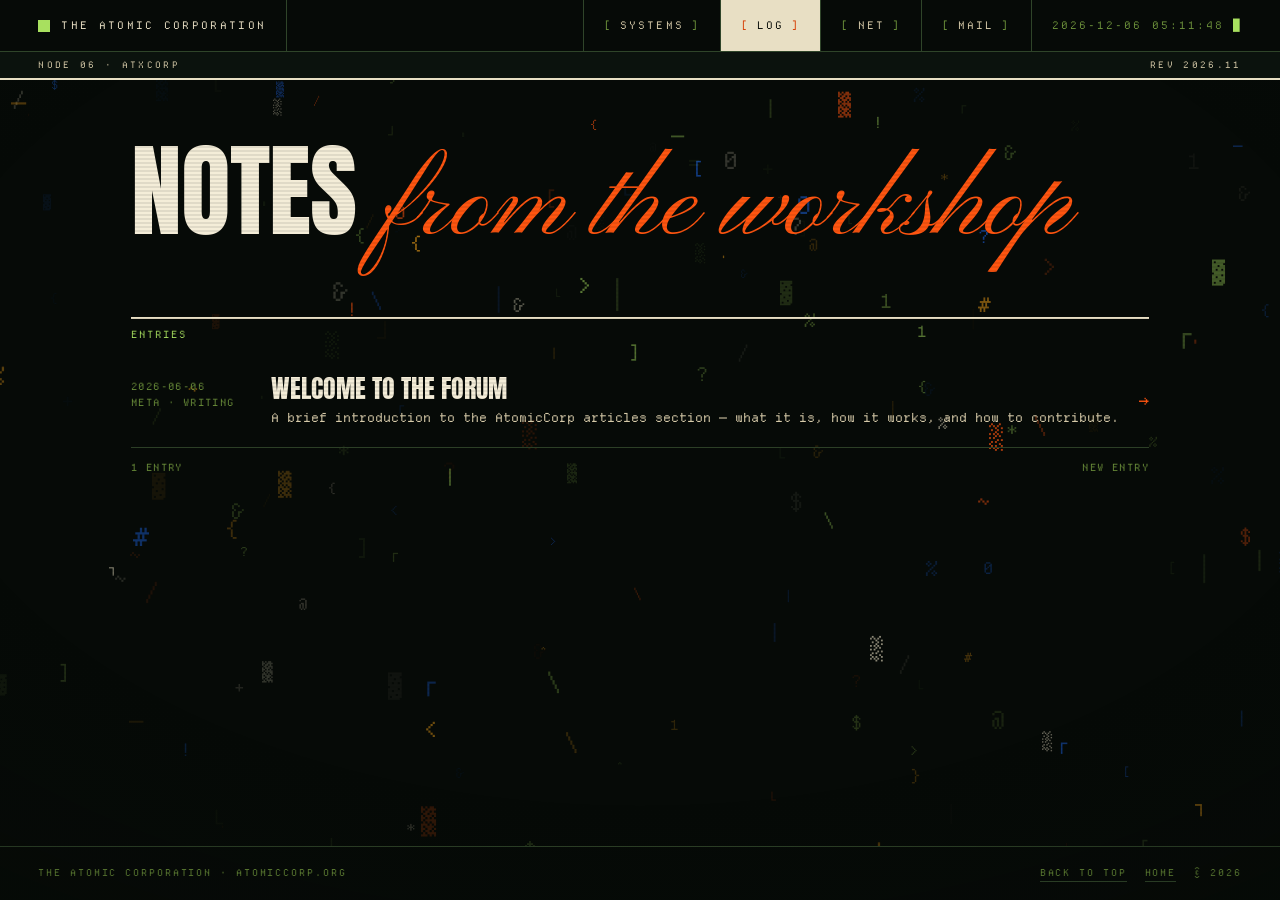
==== commit 7da3e9c1: "Continuing" ====
--- a/articles/index.html
+++ b/articles/index.html
@@ -33,7 +33,7 @@
     </div>
     <div class="bar-sub" aria-hidden="true">
         <span>NODE 06 &middot; ATXCORP</span>
-        <span class="live">&#9679; LINK ACTIVE</span>
+       
         <span>REV 2026.11</span>
     </div>
 </header>
@@ -42,7 +42,6 @@
     <div class="shell">
         <div class="page-head">
             <h1>Notes <em>from the workshop</em></h1>
-            <p class="sub">Markdown, committed to the repository, served as plain files.</p>
         </div>
 
         <div style="padding:26px 0 60px">
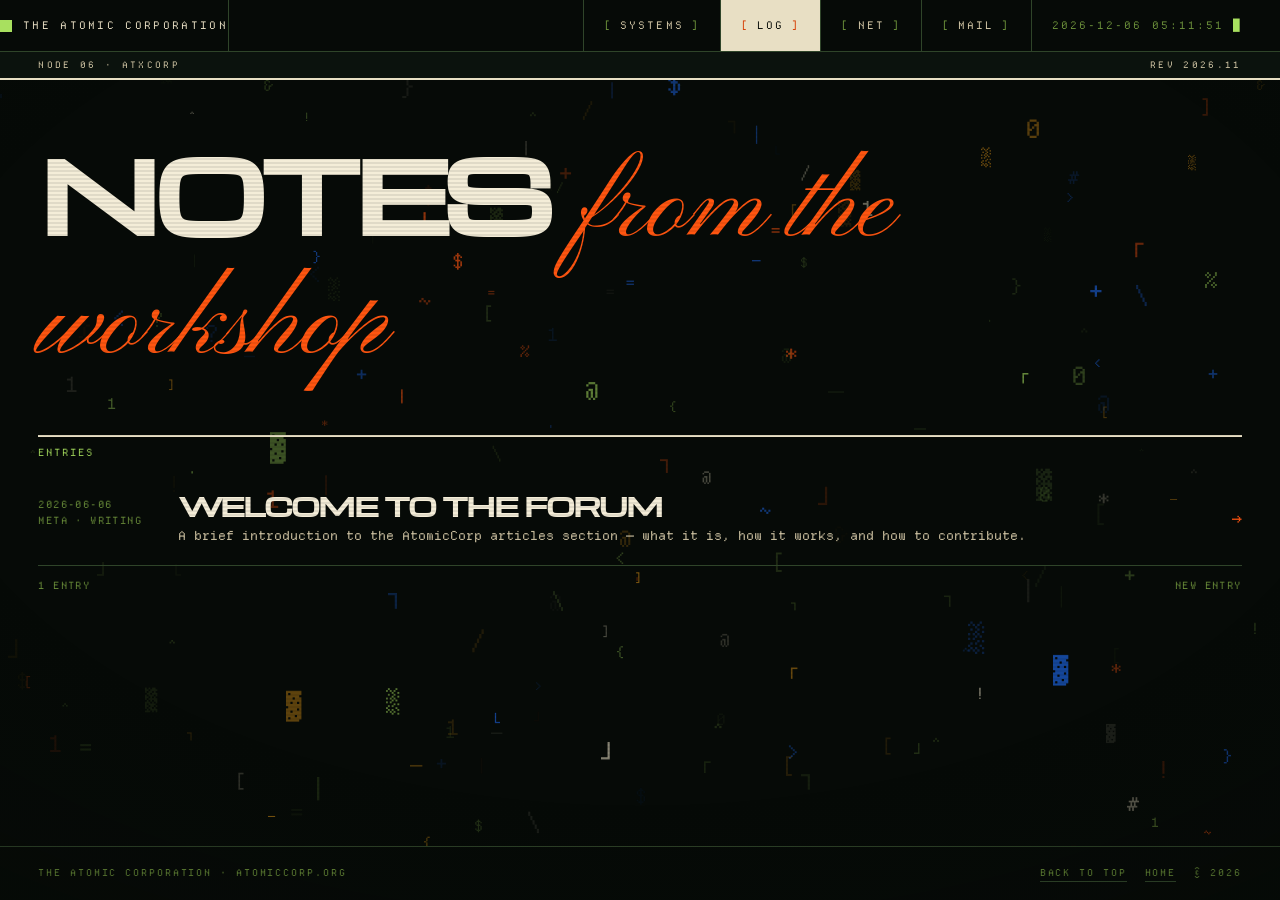
==== commit 87602014: "Reworked a bunch of stuff" ====
--- a/articles/index.html
+++ b/articles/index.html
@@ -7,7 +7,7 @@
 <meta name="description" content="Notes on what was built and what broke.">
 <meta name="theme-color" content="#f2e6c9">
 <link rel="icon" href="../images/favicon.ico" sizes="any">
-<link rel="preload" href="../assets/fonts/Anton-Regular.woff2" as="font" type="font/woff2" crossorigin>
+<link rel="preload" href="../assets/fonts/Michroma-UltraAlt.woff2" as="font" type="font/woff2" crossorigin>
 <link rel="stylesheet" href="../assets/site.css">
 <script>document.documentElement.className+=" js";</script>
 </head>
--- a/assets/site.css
+++ b/assets/site.css
@@ -7,9 +7,16 @@
 }
 
 @font-face {
-    font-family: "Anton";
-    src: url("fonts/Anton-Regular.woff2") format("woff2");
-    font-weight: 400;
+    font-family: "Michroma Ultra Alt";
+    src: url("fonts/Michroma-UltraAlt.woff2") format("woff2");
+    font-weight: 400 900;
+    font-style: normal;
+    font-display: swap;
+}
+@font-face {
+    font-family: "Michroma Ultra";
+    src: url("fonts/Michroma-Ultra.woff2") format("woff2");
+    font-weight: 400 900;
     font-style: normal;
     font-display: swap;
 }
@@ -60,7 +67,7 @@
     --blue-dk: #0b46c4;
     --red: #ff2d2d;
 
-    --display: "Anton", "Arial Narrow", Impact, sans-serif;
+    --display: "Michroma Ultra Alt", "Arial Narrow", Impact, sans-serif;
     --serif: "Bodoni Moda", Georgia, serif;
     --script: "Pinyon Script", cursive;
     --mono: "Departure Mono", ui-monospace, Menlo, monospace;
@@ -213,9 +220,9 @@
     display: flex;
     align-items: center;
     gap: 11px;
-    padding: 0 20px 0 var(--pad);
+    padding: 0 px 0 var(--pad);
     border-right: 1px solid var(--green-2);
-    white-space: nowrap;
+    
 }
 
 .bar-mark .blip {
@@ -434,7 +441,7 @@
     position: relative;
     font-family: var(--display);
     font-weight: 400;
-    font-size: clamp(52px, 11.4vw, 152px);
+    font-size: clamp(26px, 8.6vw, 124px);
     line-height: 0.84;
     letter-spacing: -0.015em;
     text-transform: uppercase;
@@ -483,9 +490,9 @@
 
 .hero-line {
     font-family: var(--serif);
-    font-size: clamp(15px, 1.4vw, 19px);
+    font-size: clamp(17px, 1.4vw, 19px);
     line-height: 1.45;
-    color: var(--paper-2);
+    color: whitesmoke;
     max-width: 42ch;
 }
 
